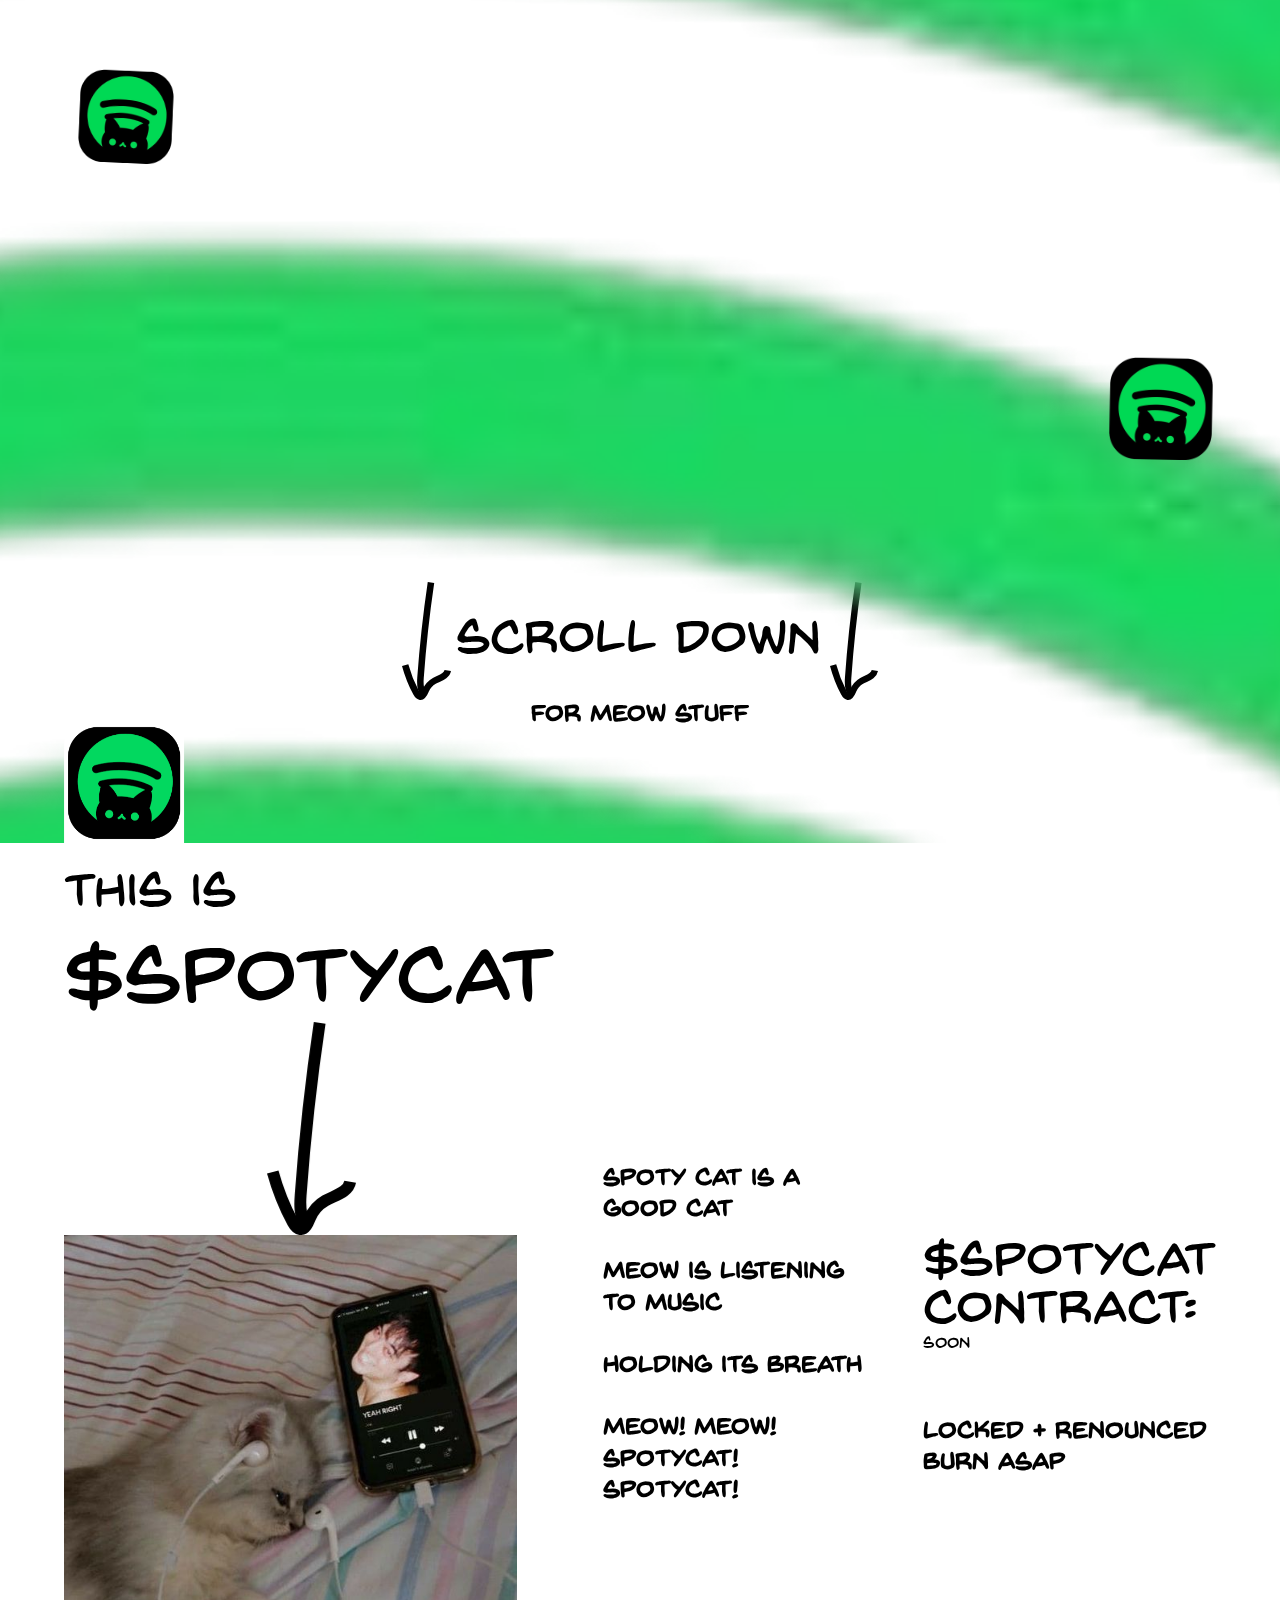
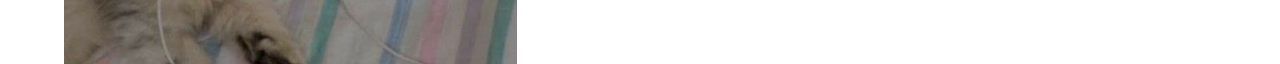
==== index.html @ f74ba9c6 "Add files via upload" ====
<html xmlns="http://www.w3.org/1999/xhtml" lang="en">

<head>
	<meta http-equiv="Content-Type" content="text/html; charset=utf-8" />
	<meta name="description" content="HTTrack is an easy-to-use website mirror utility. It allows you to download a World Wide website from the Internet to a local directory,building recursively all structures, getting html, images, and other files from the server to your computer. Links are rebuiltrelatively so that you can freely browse to the local site (works with any browser). You can mirror several sites together so that you can jump from one toanother. You can, also, update an existing mirror site, or resume an interrupted download. The robot is fully configurable, with an integrated help" />
	<meta name="keywords" content="httrack, HTTRACK, HTTrack, winhttrack, WINHTTRACK, WinHTTrack, offline browser, web mirror utility, aspirateur web, surf offline, web capture, www mirror utility, browse offline, local  site builder, website mirroring, aspirateur www, internet grabber, capture de site web, internet tool, hors connexion, unix, dos, windows 95, windows 98, solaris, ibm580, AIX 4.0, HTS, HTGet, web aspirator, web aspirateur, libre, GPL, GNU, free software" />
	<title>Local index - HTTrack Website Copier</title>
  <!-- Mirror and index made by HTTrack Website Copier/3.49-2 [XR&CO'2014] -->
	<style type="text/css">
	<!--

body {
	margin: 0;  padding: 0;  margin-bottom: 15px;  margin-top: 8px;
	background: #77b;
}
body, td {
	font: 14px "Trebuchet MS", Verdana, Arial, Helvetica, sans-serif;
	}

#subTitle {
	background: #000;  color: #fff;  padding: 4px;  font-weight: bold; 
	}

#siteNavigation a, #siteNavigation .current {
	font-weight: bold;  color: #448;
	}
#siteNavigation a:link    { text-decoration: none; }
#siteNavigation a:visited { text-decoration: none; }

#siteNavigation .current { background-color: #ccd; }

#siteNavigation a:hover   { text-decoration: none;  background-color: #fff;  color: #000; }
#siteNavigation a:active  { text-decoration: none;  background-color: #ccc; }


a:link    { text-decoration: underline;  color: #00f; }
a:visited { text-decoration: underline;  color: #000; }
a:hover   { text-decoration: underline;  color: #c00; }
a:active  { text-decoration: underline; }

#pageContent {
	clear: both;
	border-bottom: 6px solid #000;
	padding: 10px;  padding-top: 20px;
	line-height: 1.65em;
	background-image: url(backblue.gif);
	background-repeat: no-repeat;
	background-position: top right;
	}

#pageContent, #siteNavigation {
	background-color: #ccd;
	}


.imgLeft  { float: left;   margin-right: 10px;  margin-bottom: 10px; }
.imgRight { float: right;  margin-left: 10px;   margin-bottom: 10px; }

hr { height: 1px;  color: #000;  background-color: #000;  margin-bottom: 15px; }

h1 { margin: 0;  font-weight: bold;  font-size: 2em; }
h2 { margin: 0;  font-weight: bold;  font-size: 1.6em; }
h3 { margin: 0;  font-weight: bold;  font-size: 1.3em; }
h4 { margin: 0;  font-weight: bold;  font-size: 1.18em; }

.blak { background-color: #000; }
.hide { display: none; }
.tableWidth { min-width: 400px; }

.tblRegular       { border-collapse: collapse; }
.tblRegular td    { padding: 6px;  background-image: url(fade.gif);  border: 2px solid #99c; }
.tblHeaderColor, .tblHeaderColor td { background: #99c; }
.tblNoBorder td   { border: 0; }


// -->
</style>

</head>

<table width="76%" border="0" align="center" cellspacing="0" cellpadding="3" class="tableWidth">
	<tr>
	<td id="subTitle">HTTrack Website Copier - Open Source offline browser</td>
	</tr>
</table>
<table width="76%" border="0" align="center" cellspacing="0" cellpadding="0" class="tableWidth">
<tr class="blak">
<td>
	<table width="100%" border="0" align="center" cellspacing="1" cellpadding="0">
	<tr>
	<td colspan="6"> 
		<table width="100%" border="0" align="center" cellspacing="0" cellpadding="10">
		<tr> 
		<td id="pageContent"> 
<!-- ==================== End prologue ==================== -->

	<meta name="generator" content="HTTrack Website Copier/3.x">
	<TITLE>Local index - HTTrack</TITLE>
</HEAD>
<BODY>
<H1 ALIGN=Center>Index of locally available sites:</H1>
	<TABLE BORDER="0" WIDTH="100%" CELLSPACING="1" CELLPADDING="0">
		<TR>
			<TD BACKGROUND="fade.gif">
				&middot;
					<A HREF="meow-erc.online/index.html">
						MEOW
					</A>		
			</TD>
		</TR>
	</TABLE>
	<BR>
	<BR>
	<BR>
  	<H6 ALIGN="RIGHT">
	<I>Mirror and index made by HTTrack Website Copier [XR&amp;CO'2008]</I>
	</H6>
	<!-- Mirror and index made by HTTrack Website Copier/3.49-2 [XR&CO'2014] -->
	<!-- Thanks for using HTTrack Website Copier! -->
	<meta HTTP-EQUIV="Refresh" CONTENT="0; URL=meow-erc.online/index.html">


<!-- ==================== Start epilogue ==================== -->
		</td>
		</tr>
		</table>
	</td>
	</tr>
	</table>
</td>
</tr>
</table>

<table width="76%" border="0" align="center" valign="bottom" cellspacing="0" cellpadding="0">
	<tr>
	<td id="footer"><small>&copy; 2008 Xavier Roche & other contributors - Web Design: Leto Kauler.</small></td>
	</tr>
</table>

</body>

</html>
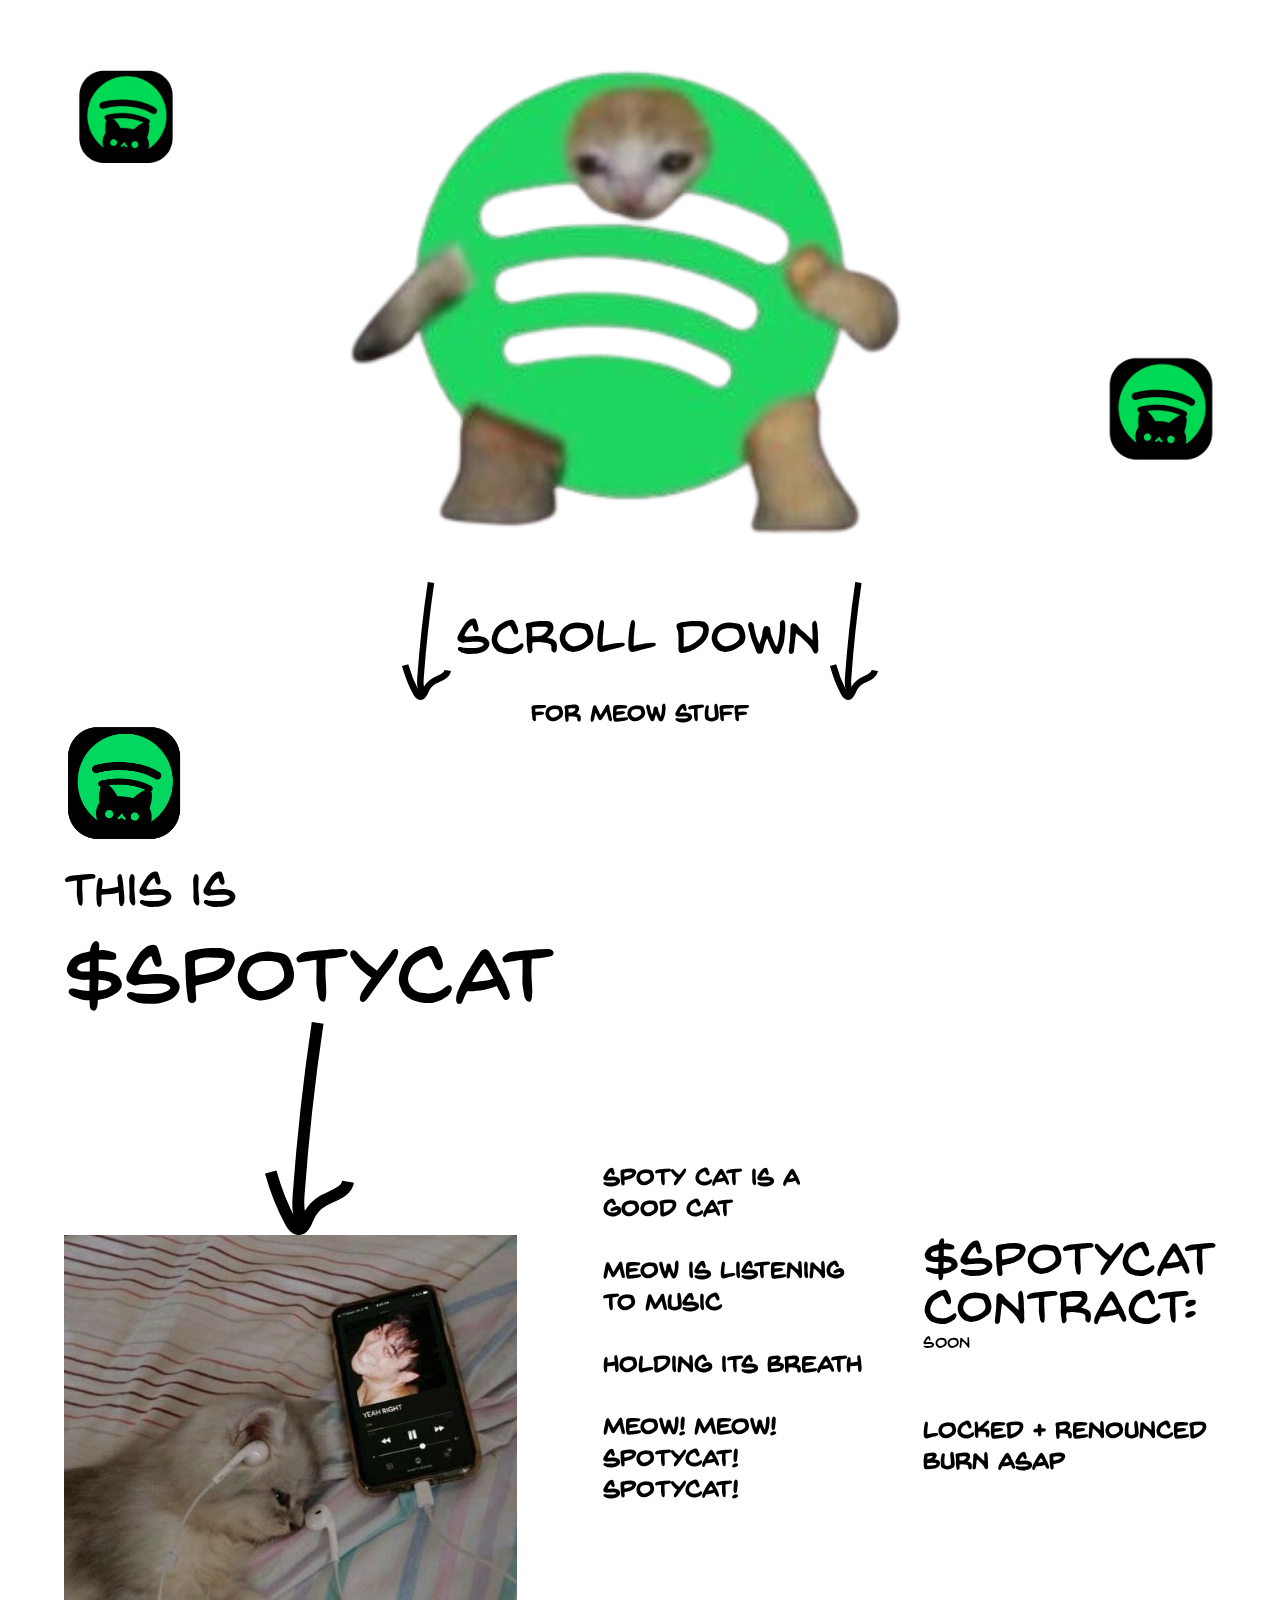
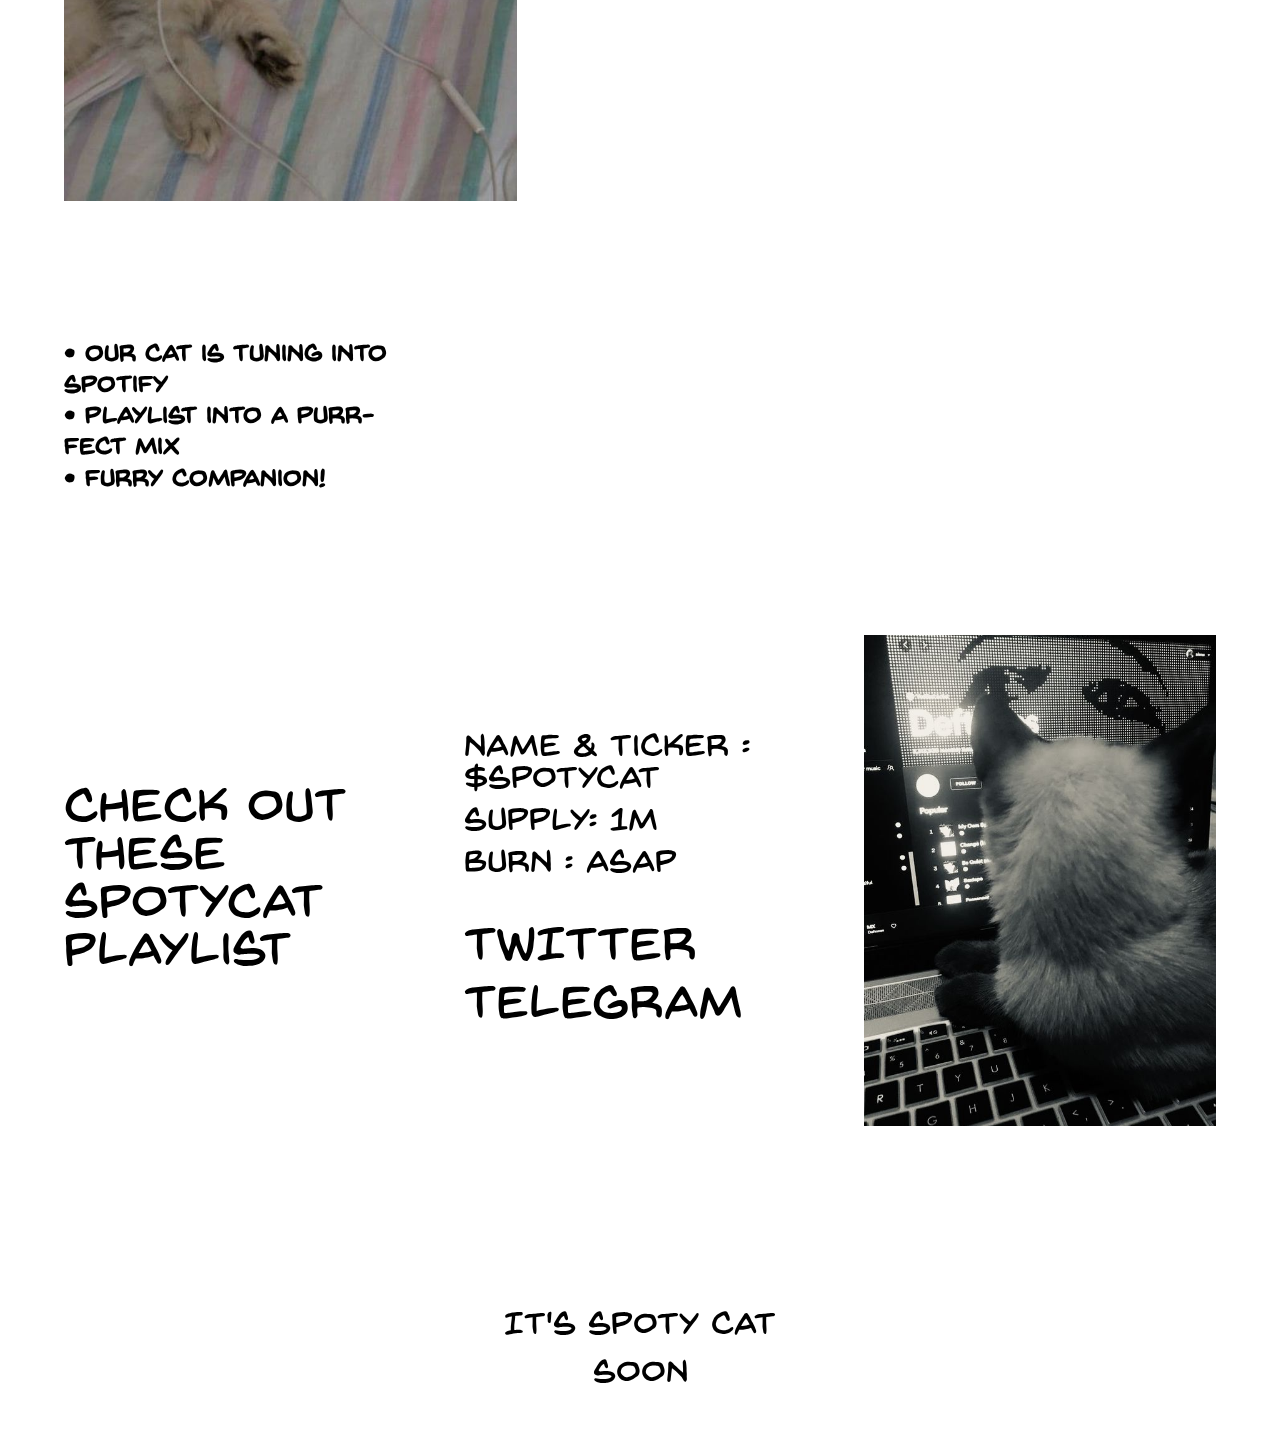
==== commit c38c0011: "Add files via upload" ====
--- a/index.html
+++ b/index.html
@@ -1,144 +1,319 @@
-<html xmlns="http://www.w3.org/1999/xhtml" lang="en">
-
-<head>
-	<meta http-equiv="Content-Type" content="text/html; charset=utf-8" />
-	<meta name="description" content="HTTrack is an easy-to-use website mirror utility. It allows you to download a World Wide website from the Internet to a local directory,building recursively all structures, getting html, images, and other files from the server to your computer. Links are rebuiltrelatively so that you can freely browse to the local site (works with any browser). You can mirror several sites together so that you can jump from one toanother. You can, also, update an existing mirror site, or resume an interrupted download. The robot is fully configurable, with an integrated help" />
-	<meta name="keywords" content="httrack, HTTRACK, HTTrack, winhttrack, WINHTTRACK, WinHTTrack, offline browser, web mirror utility, aspirateur web, surf offline, web capture, www mirror utility, browse offline, local  site builder, website mirroring, aspirateur www, internet grabber, capture de site web, internet tool, hors connexion, unix, dos, windows 95, windows 98, solaris, ibm580, AIX 4.0, HTS, HTGet, web aspirator, web aspirateur, libre, GPL, GNU, free software" />
-	<title>Local index - HTTrack Website Copier</title>
-  <!-- Mirror and index made by HTTrack Website Copier/3.49-2 [XR&CO'2014] -->
-	<style type="text/css">
-	<!--
-
-body {
-	margin: 0;  padding: 0;  margin-bottom: 15px;  margin-top: 8px;
-	background: #77b;
-}
-body, td {
-	font: 14px "Trebuchet MS", Verdana, Arial, Helvetica, sans-serif;
-	}
-
-#subTitle {
-	background: #000;  color: #fff;  padding: 4px;  font-weight: bold; 
-	}
-
-#siteNavigation a, #siteNavigation .current {
-	font-weight: bold;  color: #448;
-	}
-#siteNavigation a:link    { text-decoration: none; }
-#siteNavigation a:visited { text-decoration: none; }
-
-#siteNavigation .current { background-color: #ccd; }
-
-#siteNavigation a:hover   { text-decoration: none;  background-color: #fff;  color: #000; }
-#siteNavigation a:active  { text-decoration: none;  background-color: #ccc; }
-
-
-a:link    { text-decoration: underline;  color: #00f; }
-a:visited { text-decoration: underline;  color: #000; }
-a:hover   { text-decoration: underline;  color: #c00; }
-a:active  { text-decoration: underline; }
-
-#pageContent {
-	clear: both;
-	border-bottom: 6px solid #000;
-	padding: 10px;  padding-top: 20px;
-	line-height: 1.65em;
-	background-image: url(backblue.gif);
-	background-repeat: no-repeat;
-	background-position: top right;
-	}
-
-#pageContent, #siteNavigation {
-	background-color: #ccd;
-	}
-
-
-.imgLeft  { float: left;   margin-right: 10px;  margin-bottom: 10px; }
-.imgRight { float: right;  margin-left: 10px;   margin-bottom: 10px; }
-
-hr { height: 1px;  color: #000;  background-color: #000;  margin-bottom: 15px; }
-
-h1 { margin: 0;  font-weight: bold;  font-size: 2em; }
-h2 { margin: 0;  font-weight: bold;  font-size: 1.6em; }
-h3 { margin: 0;  font-weight: bold;  font-size: 1.3em; }
-h4 { margin: 0;  font-weight: bold;  font-size: 1.18em; }
-
-.blak { background-color: #000; }
-.hide { display: none; }
-.tableWidth { min-width: 400px; }
-
-.tblRegular       { border-collapse: collapse; }
-.tblRegular td    { padding: 6px;  background-image: url(fade.gif);  border: 2px solid #99c; }
-.tblHeaderColor, .tblHeaderColor td { background: #99c; }
-.tblNoBorder td   { border: 0; }
-
-
-// -->
-</style>
-
-</head>
-
-<table width="76%" border="0" align="center" cellspacing="0" cellpadding="3" class="tableWidth">
-	<tr>
-	<td id="subTitle">HTTrack Website Copier - Open Source offline browser</td>
-	</tr>
-</table>
-<table width="76%" border="0" align="center" cellspacing="0" cellpadding="0" class="tableWidth">
-<tr class="blak">
-<td>
-	<table width="100%" border="0" align="center" cellspacing="1" cellpadding="0">
-	<tr>
-	<td colspan="6"> 
-		<table width="100%" border="0" align="center" cellspacing="0" cellpadding="10">
-		<tr> 
-		<td id="pageContent"> 
-<!-- ==================== End prologue ==================== -->
-
-	<meta name="generator" content="HTTrack Website Copier/3.x">
-	<TITLE>Local index - HTTrack</TITLE>
-</HEAD>
-<BODY>
-<H1 ALIGN=Center>Index of locally available sites:</H1>
-	<TABLE BORDER="0" WIDTH="100%" CELLSPACING="1" CELLPADDING="0">
-		<TR>
-			<TD BACKGROUND="fade.gif">
-				&middot;
-					<A HREF="meow-erc.online/index.html">
-						MEOW
-					</A>		
-			</TD>
-		</TR>
-	</TABLE>
-	<BR>
-	<BR>
-	<BR>
-  	<H6 ALIGN="RIGHT">
-	<I>Mirror and index made by HTTrack Website Copier [XR&amp;CO'2008]</I>
-	</H6>
-	<!-- Mirror and index made by HTTrack Website Copier/3.49-2 [XR&CO'2014] -->
-	<!-- Thanks for using HTTrack Website Copier! -->
-	<meta HTTP-EQUIV="Refresh" CONTENT="0; URL=meow-erc.online/index.html">
-
-
-<!-- ==================== Start epilogue ==================== -->
-		</td>
-		</tr>
-		</table>
-	</td>
-	</tr>
-	</table>
-</td>
-</tr>
-</table>
-
-<table width="76%" border="0" align="center" valign="bottom" cellspacing="0" cellpadding="0">
-	<tr>
-	<td id="footer"><small>&copy; 2008 Xavier Roche & other contributors - Web Design: Leto Kauler.</small></td>
-	</tr>
-</table>
-
-</body>
-
-</html>
-
-
+
+<!DOCTYPE html>
+<html data-wf-page="64b3210fb1f4ac173b71fcb1" data-wf-site="64b3210fb1f4ac173b71fccd">
+
+
+
+
+<meta http-equiv="content-type" content="text/html;charset=UTF-8" />
+<head>
+  <meta charset="utf-8">
+  <title>MEOW</title>
+  <meta content="width=device-width, initial-scale=1" name="viewport">
+  <link rel="apple-touch-icon" sizes="180x180" href="apple-touch-icon.png">
+  <link rel="icon" type="image/png" sizes="32x32" href="images/dog1.png">
+  <link rel="icon" type="image/png" sizes="16x16" href="images/dog1.png">
+  <link rel="manifest" href="site.html">
+  <link href="css/normalize.css" rel="stylesheet" type="text/css">
+  <link href="css/components.css" rel="stylesheet" type="text/css">
+  <link href="css/dog.css" rel="stylesheet" type="text/css">
+  <link href="https://fonts.googleapis.com/" rel="preconnect">
+  <link href="https://fonts.gstatic.com/" rel="preconnect" crossorigin="anonymous">
+  <link href="images/favicon.html" rel="shortcut icon" type="image/x-icon">
+  <link href="meow.html" rel="apple-touch-icon">
+  <meta name="description" content="Cat">
+  <meta name="keywords" content="$Cat">
+  <meta property="og:title" content="MEOW">
+  <meta property="og:image" content="meow.html">
+  <meta name="twitter:card" content="summary_large_image">
+  <meta name="twitter:image" content="meow.html">
+  <meta name="theme-color" content="#00A0FF">
+  <style>
+  * {
+  -webkit-font-smoothing: antialiased;
+  -moz-osx-font-smoothing: grayscale;
+}
+</style>
+</head>
+<body class="body">
+  <canvas id="canvas"></canvas>
+    <div class="page-wrapper">
+      <div class="global-styles w-embed">
+        <style>
+.w-richtext > :not(div):first-child, .w-richtext > div:first-child > :first-child {
+  margin-top: 0 !important;
+}
+.w-richtext>:last-child, .w-richtext ol li:last-child, .w-richtext ul li:last-child {
+	margin-bottom: 0 !important;
+}
+.pointer-events-off {
+	pointer-events: none;
+}
+.pointer-events-on {
+  pointer-events: auto;
+}
+.div-square::after {
+  content: "";
+  display: block;
+  padding-bottom: 100%;
+}
+.main:focus-visible {
+    outline: -webkit-focus-ring-color auto 0px;
+}
+.container-medium, .container-small, .container-large {
+  margin-right: auto !important;
+  margin-left: auto !important;
+}
+.w-input, .w-select, a {
+color: inherit;
+text-decoration: inherit;
+font-size: inherit;
+}
+.text-style-3lines {
+    display: -webkit-box;
+    overflow: hidden;
+    -webkit-line-clamp: 3;
+    -webkit-box-orient: vertical;
+}
+.text-style-2lines {
+    display: -webkit-box;
+    overflow: hidden;
+    -webkit-line-clamp: 2;
+    -webkit-box-orient: vertical;
+}
+.truncate-width { 
+		width: 100%; 
+    white-space: nowrap; 
+    overflow: hidden; 
+    text-overflow: ellipsis; 
+}
+.no-scrollbar {
+    -ms-overflow-style: none;
+    overflow: -moz-scrollbars-none;
+}
+.no-scrollbar::-webkit-scrollbar {
+    display: none;
+}
+.display-inlineflex {
+  display: inline-flex;
+}
+.hide {
+  display: none !important;
+}
+@media screen and (max-width: 991px) {
+    .hide, .hide-tablet {
+        display: none !important;
+    }
+}
+  @media screen and (max-width: 767px) {
+    .hide-mobile-landscape{
+      display: none !important;
+    }
+}
+  @media screen and (max-width: 479px) {
+    .hide-mobile{
+      display: none !important;
+    }
+}
+.margin-0 {
+  margin: 0rem !important;
+}
+.padding-0 {
+  padding: 0rem !important;
+}
+.spacing-clean {
+padding: 0rem !important;
+margin: 0rem !important;
+}
+.margin-top {
+  margin-right: 0rem !important;
+  margin-bottom: 0rem !important;
+  margin-left: 0rem !important;
+}
+.padding-top {
+  padding-right: 0rem !important;
+  padding-bottom: 0rem !important;
+  padding-left: 0rem !important;
+}
+.margin-right {
+  margin-top: 0rem !important;
+  margin-bottom: 0rem !important;
+  margin-left: 0rem !important;
+}
+.padding-right {
+  padding-top: 0rem !important;
+  padding-bottom: 0rem !important;
+  padding-left: 0rem !important;
+}
+.margin-bottom {
+  margin-top: 0rem !important;
+  margin-right: 0rem !important;
+  margin-left: 0rem !important;
+}
+.padding-bottom {
+  padding-top: 0rem !important;
+  padding-right: 0rem !important;
+  padding-left: 0rem !important;
+}
+.margin-left {
+  margin-top: 0rem !important;
+  margin-right: 0rem !important;
+  margin-bottom: 0rem !important;
+}
+.padding-left {
+  padding-top: 0rem !important;
+  padding-right: 0rem !important;
+  padding-bottom: 0rem !important;
+}
+.margin-horizontal {
+  margin-top: 0rem !important;
+  margin-bottom: 0rem !important;
+}
+.padding-horizontal {
+  padding-top: 0rem !important;
+  padding-bottom: 0rem !important;
+}
+.margin-vertical {
+  margin-right: 0rem !important;
+  margin-left: 0rem !important;
+}
+.padding-vertical {
+  padding-right: 0rem !important;
+  padding-left: 0rem !important;
+}
+</style>
+    </div>
+    <main class="main-wrapper">
+      <section class="section-home-header">
+        <div class="padding-global">
+          <div class="container-large">
+            <div class="padding-section-large topone">
+              <div class="div-block-15">
+                <img src="images/dogheader.png" class="at-item" loading="lazy" width="685" class="image-7">
+              </div><br><br>
+              <img src="images/bone1.png" loading="lazy" width="25%" class="image-3 spin2" style="max-width:100px;">
+                <div class="div-block-14">
+                <img src="images/arrowsd.svg" loading="lazy" width="5%">
+                <h1 class="heading-12">scroll down</h1><br>
+                <img src="images/arrowsd.svg" loading="lazy" width="5%" >
+              </div>
+              <h1 class="heading-medium">for meow stuff</h1>
+              <img src="images/bone1.png" loading="lazy" width="30%" class="image-4 spin" style="max-width:110px;">
+              <img src="images/poop.png" loading="lazy" width="35%" class="image-5 shake3" style="max-width:120px;">
+            </div>
+          </div>
+        </div>
+      </section>
+      <section id="classics" class="section_home-details">
+        <div class="padding-global">
+          <div class="container-large">
+            <div class="padding-section-large">
+              <div class="padding-top padding-large">
+                <div class="w-layout-grid home-details_component">
+                  <div id="w-node-_9ad7ab0c-62d3-3ccc-d6ad-eebe8b44fc9d-3b71fcb1">
+                    <h1 class="heading-12">This is</h1> <br>
+                    <h1 class="heading-13">$SPOTYCAT</h1>
+                    <center>
+                    <img src="images/arrowsd.svg" loading="lazy" class="shake1" width="18%">
+                    </center>
+                    <img src="images/dog2.png" loading="lazy" width="453" ></div>
+                  <div id="w-node-dd7ea827-3c9d-209b-1e4f-0e2ceacaf07e-3b71fcb1">
+                    <h1 class="heading-medium">Spoty Cat is a good cat<br><br>Meow is listening to music<br><br>Holding its breath<br><br>meow! meow!<br>SpotyCat! SpotyCat!</h1>
+                    
+
+
+
+
+                  </div>
+                  <div id="w-node-_98f685e0-70cc-aeea-42c8-9a983bc270d0-3b71fcb1">
+                    <h1 class="heading-12"><br>$SPOTYCAT contract:</h1>
+                    <div class="text-block-left">Soon</div>
+                    <h1 class="heading-medium"><br><br>locked + renounced<br> Burn ASAP</h1>                    
+                  </div>
+                </div>
+              </div>
+            </div>
+          </div>
+        </div>
+        <div class="padding-global">
+          <div class="container-large">
+            <div class="padding-section-large">
+              <div class="padding-top padding-large">
+                <div class="w-layout-grid home-details_component">
+                  <!-- <div id="w-node-ae8ce989-2b05-41cb-6080-f2b4615ee9fc-3b71fcb1">
+                    <h1 class="heading-12"><strong>Meow Roadmap</strong></h1>
+                  </div> -->
+                  <!-- <div id="w-node-ae8ce989-2b05-41cb-6080-f2b4615ee9fa-3b71fcb1" class="div-block-16">
+                   <img src="images/walk.png" class="img2" loading="lazy" width="453" class="image-8">
+                  </div> -->
+                  <div id="w-node-ae8ce989-2b05-41cb-6080-f2b4615ee9ff-3b71fcb1">
+                    <h1 class="heading-medium rights">• Our cat is tuning into Spotify </h1>
+                    <h1 class="heading-medium rights">• Playlist into a purr-fect mix</h1>
+                    <h1 class="heading-medium rights">• Furry companion!</h1>
+                    
+                  </div>
+                </div>
+              </div>
+            </div>
+          </div>
+        </div>
+        <div class="padding-global">
+          <div class="container-large">
+            <div class="padding-section-large">
+              <div class="padding-top padding-large">
+                <div class="w-layout-grid home-details_component">
+                  <div id="w-node-_327408e3-5fa0-1462-6abd-d5f34575e4c9-3b71fcb1">
+                    <h1 class="heading-12">check out these SpotyCat Playlist</h1>
+                  </div>
+                  <div id="w-node-_327408e3-5fa0-1462-6abd-d5f34575e4ce-3b71fcb1" class="butnsd">
+                    <h1 class="heading-12" style="font-size: 2rem;">Name & Ticker : $SPOTYCAT  </h1>
+                    <h1 class="heading-12" style="font-size: 2rem;">Supply: 1M </h1>
+                    <h1 class="heading-12" style="font-size: 2rem;">Burn : ASAP </h1>
+                    <br/>
+
+                    <a style="font-size: 3rem;text-transform:uppercase" href="http://x.com/CoinMeowMeow" class="linker heading-12 w-inline-block">
+                      Twitter
+                      <!-- <img src="images/twitter.png" loading="lazy" width="244" class="image-6"> -->
+                    </a>
+
+                    <a style="font-size: 3rem;text-transform:uppercase" href="https://t.me/Meowofficialportal" class="linker heading-12 w-inline-block">
+                      Telegram
+                      <!-- <img src="images/telegram.png" loading="lazy" width="244" class="image-6"> -->
+                    </a>
+                    <!-- <a href="https://www.dextools.io/app/en/ether/pair-explorer/0xfbe6c092d24cd77aa4563f7d14a07a5c3eff61e4" class="linker w-inline-block"><img src="images/dextools.png" loading="lazy" width="244" class="image-6"></a> -->
+                    <!-- <a href="https://medium.com/@itsdog/q-a-039d97ee2cee" class="linker w-inline-block"><img src="images/medium.png" loading="lazy" width="244" class="image-6"></a> -->
+                  </div>
+                  <div id="w-node-_327408e3-5fa0-1462-6abd-d5f34575e4cc-3b71fcb1"><img src="images/dog1.png" loading="lazy" width="453" ></div>
+                </div>
+              </div>
+            </div>
+          </div>
+        </div>
+      </section>
+      <div class="footer_component">
+        <div class="padding-global">
+          <div class="container-large">
+            <div class="padding-vertical padding-xxlarge gagsa">
+              <div class="padding-top padding-medium">
+                <div class="text-block">It's Spoty Cat<br>
+                  Soon
+                </div>
+                <!-- <center><p>meow@webofdog.com</p></center> -->
+              </div>
+            </div>
+          </div>
+        </div>
+      </div>
+    </main>
+  </div>
+  <script src="d3e54v103j8qbb.cloudfront.net/js/jquery-3.5.1.min.dc5e7f18c8da1dda1d.html?site=64b3210fb1f4ac173b71fccd" type="text/javascript" integrity="sha256-9/aliU8dGd2tb6OSsuzixeV4y/faTqgFtohetphbbj0=" crossorigin="anonymous"></script>
+  <script src="js/dog.js" type="text/javascript"></script>
+  <script src="ajax.googleapis.com/ajax/libs/webfont/1.6.26/webfont.html" type="text/javascript"></script>
+  <script type="text/javascript">WebFont.load({  google: {    families: ["Bebas Neue:regular"]  }});</script>
+  <script defer="" src="cdn.jsdelivr.net/npm/%40finsweet/attributes-copyclip%401/copyclip.html"></script>
+  <script type="text/javascript">!function(o,c){var n=c.documentElement,t=" w-mod-";n.className+=t+"js",("ontouchstart"in o||o.DocumentTouch&&c instanceof DocumentTouch)&&(n.className+=t+"touch")}(window,document);</script>
+</body>
+
+
+<!-- Mirrored from meow-erc.online/ by HTTrack Website Copier/3.x [XR&CO'2014], Mon, 01 Apr 2024 17:22:40 GMT -->
+</html>
--- a/css/components.css
+++ b/css/components.css
@@ -0,0 +1,1814 @@
+@font-face {
+  font-family: 'webflow-icons';
+  src: url("[data-uri]") format('truetype');
+  font-weight: normal;
+  font-style: normal;
+}
+[class^="w-icon-"],
+[class*=" w-icon-"] {
+  /* use !important to prevent issues with browser extensions that change fonts */
+  font-family: 'webflow-icons' !important;
+  speak: none;
+  font-style: normal;
+  font-weight: normal;
+  font-variant: normal;
+  text-transform: none;
+  line-height: 1;
+  /* Better Font Rendering =========== */
+  -webkit-font-smoothing: antialiased;
+  -moz-osx-font-smoothing: grayscale;
+}
+.w-icon-slider-right:before {
+  content: "\e600";
+}
+.w-icon-slider-left:before {
+  content: "\e601";
+}
+.w-icon-nav-menu:before {
+  content: "\e602";
+}
+.w-icon-arrow-down:before,
+.w-icon-dropdown-toggle:before {
+  content: "\e603";
+}
+.w-icon-file-upload-remove:before {
+  content: "\e900";
+}
+.w-icon-file-upload-icon:before {
+  content: "\e903";
+}
+* {
+  -webkit-box-sizing: border-box;
+  -moz-box-sizing: border-box;
+  box-sizing: border-box;
+}
+html {
+  height: 100%;
+}
+body {
+  margin: 0;
+  min-height: 100%;
+  background-color: #fff;
+  font-family: Arial, sans-serif;
+  font-size: 14px;
+  line-height: 20px;
+  color: #333;
+}
+img {
+  max-width: 100%;
+  vertical-align: middle;
+  display: inline-block;
+}
+html.w-mod-touch * {
+  background-attachment: scroll !important;
+}
+.w-block {
+  display: block;
+}
+.w-inline-block {
+  max-width: 100%;
+  display: inline-block;
+}
+.w-clearfix:before,
+.w-clearfix:after {
+  content: " ";
+  display: table;
+  grid-column-start: 1;
+  grid-row-start: 1;
+  grid-column-end: 2;
+  grid-row-end: 2;
+}
+.w-clearfix:after {
+  clear: both;
+}
+.w-hidden {
+  display: none;
+}
+.w-button {
+  display: inline-block;
+  padding: 9px 15px;
+  background-color: #3898EC;
+  color: white;
+  border: 0;
+  line-height: inherit;
+  text-decoration: none;
+  cursor: pointer;
+  border-radius: 0;
+}
+input.w-button {
+  -webkit-appearance: button;
+}
+html[data-w-dynpage] [data-w-cloak] {
+  color: transparent !important;
+}
+.w-webflow-badge,
+.w-webflow-badge * {
+  position: static;
+  left: auto;
+  top: auto;
+  right: auto;
+  bottom: auto;
+  z-index: auto;
+  display: block;
+  visibility: visible;
+  overflow: visible;
+  overflow-x: visible;
+  overflow-y: visible;
+  box-sizing: border-box;
+  width: auto;
+  height: auto;
+  max-height: none;
+  max-width: none;
+  min-height: 0;
+  min-width: 0;
+  margin: 0;
+  padding: 0;
+  float: none;
+  clear: none;
+  border: 0 none transparent;
+  border-radius: 0;
+  background: none;
+  background-image: none;
+  background-position: 0% 0%;
+  background-size: auto auto;
+  background-repeat: repeat;
+  background-origin: padding-box;
+  background-clip: border-box;
+  background-attachment: scroll;
+  background-color: transparent;
+  box-shadow: none;
+  opacity: 1;
+  transform: none;
+  transition: none;
+  direction: ltr;
+  font-family: inherit;
+  font-weight: inherit;
+  color: inherit;
+  font-size: inherit;
+  line-height: inherit;
+  font-style: inherit;
+  font-variant: inherit;
+  text-align: inherit;
+  letter-spacing: inherit;
+  text-decoration: inherit;
+  text-indent: 0;
+  text-transform: inherit;
+  list-style-type: disc;
+  text-shadow: none;
+  font-smoothing: auto;
+  vertical-align: baseline;
+  cursor: inherit;
+  white-space: inherit;
+  word-break: normal;
+  word-spacing: normal;
+  word-wrap: normal;
+}
+.w-webflow-badge {
+  position: fixed !important;
+  display: inline-block !important;
+  visibility: visible !important;
+  z-index: 2147483647 !important;
+  top: auto !important;
+  right: 12px !important;
+  bottom: 12px !important;
+  left: auto !important;
+  color: #AAADB0 !important;
+  background-color: #fff !important;
+  border-radius: 3px !important;
+  padding: 6px 8px 6px 6px !important;
+  font-size: 12px !important;
+  opacity: 1 !important;
+  line-height: 14px !important;
+  text-decoration: none !important;
+  transform: none !important;
+  margin: 0 !important;
+  width: auto !important;
+  height: auto !important;
+  overflow: visible !important;
+  white-space: nowrap;
+  box-shadow: 0 0 0 1px rgba(0, 0, 0, 0.1), 0px 1px 3px rgba(0, 0, 0, 0.1);
+  cursor: pointer;
+}
+.w-webflow-badge > img {
+  display: inline-block !important;
+  visibility: visible !important;
+  opacity: 1 !important;
+  vertical-align: middle !important;
+}
+h1,
+h2,
+h3,
+h4,
+h5,
+h6 {
+  font-weight: bold;
+  margin-bottom: 10px;
+}
+h1 {
+  font-size: 38px;
+  line-height: 44px;
+  margin-top: 20px;
+}
+h2 {
+  font-size: 32px;
+  line-height: 36px;
+  margin-top: 20px;
+}
+h3 {
+  font-size: 24px;
+  line-height: 30px;
+  margin-top: 20px;
+}
+h4 {
+  font-size: 18px;
+  line-height: 24px;
+  margin-top: 10px;
+}
+h5 {
+  font-size: 14px;
+  line-height: 20px;
+  margin-top: 10px;
+}
+h6 {
+  font-size: 12px;
+  line-height: 18px;
+  margin-top: 10px;
+}
+p {
+  margin-top: 0;
+  margin-bottom: 10px;
+}
+blockquote {
+  margin: 0 0 10px 0;
+  padding: 10px 20px;
+  border-left: 5px solid #E2E2E2;
+  font-size: 18px;
+  line-height: 22px;
+}
+figure {
+  margin: 0;
+  margin-bottom: 10px;
+}
+figcaption {
+  margin-top: 5px;
+  text-align: center;
+}
+ul,
+ol {
+  margin-top: 0px;
+  margin-bottom: 10px;
+  padding-left: 40px;
+}
+.w-list-unstyled {
+  padding-left: 0;
+  list-style: none;
+}
+.w-embed:before,
+.w-embed:after {
+  content: " ";
+  display: table;
+  grid-column-start: 1;
+  grid-row-start: 1;
+  grid-column-end: 2;
+  grid-row-end: 2;
+}
+.w-embed:after {
+  clear: both;
+}
+.w-video {
+  width: 100%;
+  position: relative;
+  padding: 0;
+}
+.w-video iframe,
+.w-video object,
+.w-video embed {
+  position: absolute;
+  top: 0;
+  left: 0;
+  width: 100%;
+  height: 100%;
+  border: none;
+}
+fieldset {
+  padding: 0;
+  margin: 0;
+  border: 0;
+}
+button,
+[type='button'],
+[type='reset'] {
+  border: 0;
+  cursor: pointer;
+  -webkit-appearance: button;
+}
+.w-form {
+  margin: 0 0 15px;
+}
+.w-form-done {
+  display: none;
+  padding: 20px;
+  text-align: center;
+  background-color: #dddddd;
+}
+.w-form-fail {
+  display: none;
+  margin-top: 10px;
+  padding: 10px;
+  background-color: #ffdede;
+}
+label {
+  display: block;
+  margin-bottom: 5px;
+  font-weight: bold;
+}
+.w-input,
+.w-select {
+  display: block;
+  width: 100%;
+  height: 38px;
+  padding: 8px 12px;
+  margin-bottom: 10px;
+  font-size: 14px;
+  line-height: 1.42857143;
+  color: #333333;
+  vertical-align: middle;
+  background-color: #ffffff;
+  border: 1px solid #cccccc;
+}
+.w-input:-moz-placeholder,
+.w-select:-moz-placeholder {
+  color: #999;
+}
+.w-input::-moz-placeholder,
+.w-select::-moz-placeholder {
+  color: #999;
+  opacity: 1;
+}
+.w-input::-webkit-input-placeholder,
+.w-select::-webkit-input-placeholder {
+  color: #999;
+}
+.w-input:focus,
+.w-select:focus {
+  border-color: #3898EC;
+  outline: 0;
+}
+.w-input[disabled],
+.w-select[disabled],
+.w-input[readonly],
+.w-select[readonly],
+fieldset[disabled] .w-input,
+fieldset[disabled] .w-select {
+  cursor: not-allowed;
+}
+.w-input[disabled]:not(.w-input-disabled),
+.w-select[disabled]:not(.w-input-disabled),
+.w-input[readonly],
+.w-select[readonly],
+fieldset[disabled]:not(.w-input-disabled) .w-input,
+fieldset[disabled]:not(.w-input-disabled) .w-select {
+  background-color: #eeeeee;
+}
+textarea.w-input,
+textarea.w-select {
+  height: auto;
+}
+.w-select {
+  background-color: #f3f3f3;
+}
+.w-select[multiple] {
+  height: auto;
+}
+.w-form-label {
+  display: inline-block;
+  cursor: pointer;
+  font-weight: normal;
+  margin-bottom: 0px;
+}
+.w-radio {
+  display: block;
+  margin-bottom: 5px;
+  padding-left: 20px;
+}
+.w-radio:before,
+.w-radio:after {
+  content: " ";
+  display: table;
+  grid-column-start: 1;
+  grid-row-start: 1;
+  grid-column-end: 2;
+  grid-row-end: 2;
+}
+.w-radio:after {
+  clear: both;
+}
+.w-radio-input {
+  margin: 4px 0 0;
+  line-height: normal;
+  float: left;
+  margin-left: -20px;
+}
+.w-radio-input {
+  margin-top: 3px;
+}
+.w-file-upload {
+  display: block;
+  margin-bottom: 10px;
+}
+.w-file-upload-input {
+  width: 0.1px;
+  height: 0.1px;
+  opacity: 0;
+  overflow: hidden;
+  position: absolute;
+  z-index: -100;
+}
+.w-file-upload-default,
+.w-file-upload-uploading,
+.w-file-upload-success {
+  display: inline-block;
+  color: #333333;
+}
+.w-file-upload-error {
+  display: block;
+  margin-top: 10px;
+}
+.w-file-upload-default.w-hidden,
+.w-file-upload-uploading.w-hidden,
+.w-file-upload-error.w-hidden,
+.w-file-upload-success.w-hidden {
+  display: none;
+}
+.w-file-upload-uploading-btn {
+  display: flex;
+  font-size: 14px;
+  font-weight: normal;
+  cursor: pointer;
+  margin: 0;
+  padding: 8px 12px;
+  border: 1px solid #cccccc;
+  background-color: #fafafa;
+}
+.w-file-upload-file {
+  display: flex;
+  flex-grow: 1;
+  justify-content: space-between;
+  margin: 0;
+  padding: 8px 9px 8px 11px;
+  border: 1px solid #cccccc;
+  background-color: #fafafa;
+}
+.w-file-upload-file-name {
+  font-size: 14px;
+  font-weight: normal;
+  display: block;
+}
+.w-file-remove-link {
+  margin-top: 3px;
+  margin-left: 10px;
+  width: auto;
+  height: auto;
+  padding: 3px;
+  display: block;
+  cursor: pointer;
+}
+.w-icon-file-upload-remove {
+  margin: auto;
+  font-size: 10px;
+}
+.w-file-upload-error-msg {
+  display: inline-block;
+  color: #ea384c;
+  padding: 2px 0;
+}
+.w-file-upload-info {
+  display: inline-block;
+  line-height: 38px;
+  padding: 0 12px;
+}
+.w-file-upload-label {
+  display: inline-block;
+  font-size: 14px;
+  font-weight: normal;
+  cursor: pointer;
+  margin: 0;
+  padding: 8px 12px;
+  border: 1px solid #cccccc;
+  background-color: #fafafa;
+}
+.w-icon-file-upload-icon,
+.w-icon-file-upload-uploading {
+  display: inline-block;
+  margin-right: 8px;
+  width: 20px;
+}
+.w-icon-file-upload-uploading {
+  height: 20px;
+}
+.w-container {
+  margin-left: auto;
+  margin-right: auto;
+  max-width: 940px;
+}
+.w-container:before,
+.w-container:after {
+  content: " ";
+  display: table;
+  grid-column-start: 1;
+  grid-row-start: 1;
+  grid-column-end: 2;
+  grid-row-end: 2;
+}
+.w-container:after {
+  clear: both;
+}
+.w-container .w-row {
+  margin-left: -10px;
+  margin-right: -10px;
+}
+.w-row:before,
+.w-row:after {
+  content: " ";
+  display: table;
+  grid-column-start: 1;
+  grid-row-start: 1;
+  grid-column-end: 2;
+  grid-row-end: 2;
+}
+.w-row:after {
+  clear: both;
+}
+.w-row .w-row {
+  margin-left: 0;
+  margin-right: 0;
+}
+.w-col {
+  position: relative;
+  float: left;
+  width: 100%;
+  min-height: 1px;
+  padding-left: 10px;
+  padding-right: 10px;
+}
+.w-col .w-col {
+  padding-left: 0;
+  padding-right: 0;
+}
+.w-col-1 {
+  width: 8.33333333%;
+}
+.w-col-2 {
+  width: 16.66666667%;
+}
+.w-col-3 {
+  width: 25%;
+}
+.w-col-4 {
+  width: 33.33333333%;
+}
+.w-col-5 {
+  width: 41.66666667%;
+}
+.w-col-6 {
+  width: 50%;
+}
+.w-col-7 {
+  width: 58.33333333%;
+}
+.w-col-8 {
+  width: 66.66666667%;
+}
+.w-col-9 {
+  width: 75%;
+}
+.w-col-10 {
+  width: 83.33333333%;
+}
+.w-col-11 {
+  width: 91.66666667%;
+}
+.w-col-12 {
+  width: 100%;
+}
+.w-hidden-main {
+  display: none !important;
+}
+@media screen and (max-width: 991px) {
+  .w-container {
+    max-width: 728px;
+  }
+  .w-hidden-main {
+    display: inherit !important;
+  }
+  .w-hidden-medium {
+    display: none !important;
+  }
+  .w-col-medium-1 {
+    width: 8.33333333%;
+  }
+  .w-col-medium-2 {
+    width: 16.66666667%;
+  }
+  .w-col-medium-3 {
+    width: 25%;
+  }
+  .w-col-medium-4 {
+    width: 33.33333333%;
+  }
+  .w-col-medium-5 {
+    width: 41.66666667%;
+  }
+  .w-col-medium-6 {
+    width: 50%;
+  }
+  .w-col-medium-7 {
+    width: 58.33333333%;
+  }
+  .w-col-medium-8 {
+    width: 66.66666667%;
+  }
+  .w-col-medium-9 {
+    width: 75%;
+  }
+  .w-col-medium-10 {
+    width: 83.33333333%;
+  }
+  .w-col-medium-11 {
+    width: 91.66666667%;
+  }
+  .w-col-medium-12 {
+    width: 100%;
+  }
+  .w-col-stack {
+    width: 100%;
+    left: auto;
+    right: auto;
+  }
+}
+@media screen and (max-width: 767px) {
+  .w-hidden-main {
+    display: inherit !important;
+  }
+  .w-hidden-medium {
+    display: inherit !important;
+  }
+  .w-hidden-small {
+    display: none !important;
+  }
+  .w-row,
+  .w-container .w-row {
+    margin-left: 0;
+    margin-right: 0;
+  }
+  .w-col {
+    width: 100%;
+    left: auto;
+    right: auto;
+  }
+  .w-col-small-1 {
+    width: 8.33333333%;
+  }
+  .w-col-small-2 {
+    width: 16.66666667%;
+  }
+  .w-col-small-3 {
+    width: 25%;
+  }
+  .w-col-small-4 {
+    width: 33.33333333%;
+  }
+  .w-col-small-5 {
+    width: 41.66666667%;
+  }
+  .w-col-small-6 {
+    width: 50%;
+  }
+  .w-col-small-7 {
+    width: 58.33333333%;
+  }
+  .w-col-small-8 {
+    width: 66.66666667%;
+  }
+  .w-col-small-9 {
+    width: 75%;
+  }
+  .w-col-small-10 {
+    width: 83.33333333%;
+  }
+  .w-col-small-11 {
+    width: 91.66666667%;
+  }
+  .w-col-small-12 {
+    width: 100%;
+  }
+}
+@media screen and (max-width: 479px) {
+  .w-container {
+    max-width: none;
+  }
+  .w-hidden-main {
+    display: inherit !important;
+  }
+  .w-hidden-medium {
+    display: inherit !important;
+  }
+  .w-hidden-small {
+    display: inherit !important;
+  }
+  .w-hidden-tiny {
+    display: none !important;
+  }
+  .w-col {
+    width: 100%;
+  }
+  .w-col-tiny-1 {
+    width: 8.33333333%;
+  }
+  .w-col-tiny-2 {
+    width: 16.66666667%;
+  }
+  .w-col-tiny-3 {
+    width: 25%;
+  }
+  .w-col-tiny-4 {
+    width: 33.33333333%;
+  }
+  .w-col-tiny-5 {
+    width: 41.66666667%;
+  }
+  .w-col-tiny-6 {
+    width: 50%;
+  }
+  .w-col-tiny-7 {
+    width: 58.33333333%;
+  }
+  .w-col-tiny-8 {
+    width: 66.66666667%;
+  }
+  .w-col-tiny-9 {
+    width: 75%;
+  }
+  .w-col-tiny-10 {
+    width: 83.33333333%;
+  }
+  .w-col-tiny-11 {
+    width: 91.66666667%;
+  }
+  .w-col-tiny-12 {
+    width: 100%;
+  }
+}
+.w-widget {
+  position: relative;
+}
+.w-widget-map {
+  width: 100%;
+  height: 400px;
+}
+.w-widget-map label {
+  width: auto;
+  display: inline;
+}
+.w-widget-map img {
+  max-width: inherit;
+}
+.w-widget-map .gm-style-iw {
+  text-align: center;
+}
+.w-widget-map .gm-style-iw > button {
+  display: none !important;
+}
+.w-widget-twitter {
+  overflow: hidden;
+}
+.w-widget-twitter-count-shim {
+  display: inline-block;
+  vertical-align: top;
+  position: relative;
+  width: 28px;
+  height: 20px;
+  text-align: center;
+  background: white;
+  border: #758696 solid 1px;
+  border-radius: 3px;
+}
+.w-widget-twitter-count-shim * {
+  pointer-events: none;
+  -webkit-user-select: none;
+  -moz-user-select: none;
+  -ms-user-select: none;
+  user-select: none;
+}
+.w-widget-twitter-count-shim .w-widget-twitter-count-inner {
+  position: relative;
+  font-size: 15px;
+  line-height: 12px;
+  text-align: center;
+  color: #999;
+  font-family: serif;
+}
+.w-widget-twitter-count-shim .w-widget-twitter-count-clear {
+  position: relative;
+  display: block;
+}
+.w-widget-twitter-count-shim.w--large {
+  width: 36px;
+  height: 28px;
+}
+.w-widget-twitter-count-shim.w--large .w-widget-twitter-count-inner {
+  font-size: 18px;
+  line-height: 18px;
+}
+.w-widget-twitter-count-shim:not(.w--vertical) {
+  margin-left: 5px;
+  margin-right: 8px;
+}
+.w-widget-twitter-count-shim:not(.w--vertical).w--large {
+  margin-left: 6px;
+}
+.w-widget-twitter-count-shim:not(.w--vertical):before,
+.w-widget-twitter-count-shim:not(.w--vertical):after {
+  top: 50%;
+  left: 0;
+  border: solid transparent;
+  content: ' ';
+  height: 0;
+  width: 0;
+  position: absolute;
+  pointer-events: none;
+}
+.w-widget-twitter-count-shim:not(.w--vertical):before {
+  border-color: rgba(117, 134, 150, 0);
+  border-right-color: #5d6c7b;
+  border-width: 4px;
+  margin-left: -9px;
+  margin-top: -4px;
+}
+.w-widget-twitter-count-shim:not(.w--vertical).w--large:before {
+  border-width: 5px;
+  margin-left: -10px;
+  margin-top: -5px;
+}
+.w-widget-twitter-count-shim:not(.w--vertical):after {
+  border-color: rgba(255, 255, 255, 0);
+  border-right-color: white;
+  border-width: 4px;
+  margin-left: -8px;
+  margin-top: -4px;
+}
+.w-widget-twitter-count-shim:not(.w--vertical).w--large:after {
+  border-width: 5px;
+  margin-left: -9px;
+  margin-top: -5px;
+}
+.w-widget-twitter-count-shim.w--vertical {
+  width: 61px;
+  height: 33px;
+  margin-bottom: 8px;
+}
+.w-widget-twitter-count-shim.w--vertical:before,
+.w-widget-twitter-count-shim.w--vertical:after {
+  top: 100%;
+  left: 50%;
+  border: solid transparent;
+  content: ' ';
+  height: 0;
+  width: 0;
+  position: absolute;
+  pointer-events: none;
+}
+.w-widget-twitter-count-shim.w--vertical:before {
+  border-color: rgba(117, 134, 150, 0);
+  border-top-color: #5d6c7b;
+  border-width: 5px;
+  margin-left: -5px;
+}
+.w-widget-twitter-count-shim.w--vertical:after {
+  border-color: rgba(255, 255, 255, 0);
+  border-top-color: white;
+  border-width: 4px;
+  margin-left: -4px;
+}
+.w-widget-twitter-count-shim.w--vertical .w-widget-twitter-count-inner {
+  font-size: 18px;
+  line-height: 22px;
+}
+.w-widget-twitter-count-shim.w--vertical.w--large {
+  width: 76px;
+}
+.w-background-video {
+  position: relative;
+  overflow: hidden;
+  height: 500px;
+  color: white;
+}
+.w-background-video > video {
+  background-size: cover;
+  background-position: 50% 50%;
+  position: absolute;
+  margin: auto;
+  width: 100%;
+  height: 100%;
+  right: -100%;
+  bottom: -100%;
+  top: -100%;
+  left: -100%;
+  object-fit: cover;
+  z-index: -100;
+}
+.w-background-video > video::-webkit-media-controls-start-playback-button {
+  display: none !important;
+  -webkit-appearance: none;
+}
+.w-background-video--control {
+  position: absolute;
+  bottom: 1em;
+  right: 1em;
+  background-color: transparent;
+  padding: 0;
+}
+.w-background-video--control > [hidden] {
+  display: none !important;
+}
+.w-slider {
+  position: relative;
+  height: 300px;
+  text-align: center;
+  background: #dddddd;
+  clear: both;
+  -webkit-tap-highlight-color: rgba(0, 0, 0, 0);
+  tap-highlight-color: rgba(0, 0, 0, 0);
+}
+.w-slider-mask {
+  position: relative;
+  display: block;
+  overflow: hidden;
+  z-index: 1;
+  left: 0;
+  right: 0;
+  height: 100%;
+  white-space: nowrap;
+}
+.w-slide {
+  position: relative;
+  display: inline-block;
+  vertical-align: top;
+  width: 100%;
+  height: 100%;
+  white-space: normal;
+  text-align: left;
+}
+.w-slider-nav {
+  position: absolute;
+  z-index: 2;
+  top: auto;
+  right: 0;
+  bottom: 0;
+  left: 0;
+  margin: auto;
+  padding-top: 10px;
+  height: 40px;
+  text-align: center;
+  -webkit-tap-highlight-color: rgba(0, 0, 0, 0);
+  tap-highlight-color: rgba(0, 0, 0, 0);
+}
+.w-slider-nav.w-round > div {
+  border-radius: 100%;
+}
+.w-slider-nav.w-num > div {
+  width: auto;
+  height: auto;
+  padding: 0.2em 0.5em;
+  font-size: inherit;
+  line-height: inherit;
+}
+.w-slider-nav.w-shadow > div {
+  box-shadow: 0 0 3px rgba(51, 51, 51, 0.4);
+}
+.w-slider-nav-invert {
+  color: #fff;
+}
+.w-slider-nav-invert > div {
+  background-color: rgba(34, 34, 34, 0.4);
+}
+.w-slider-nav-invert > div.w-active {
+  background-color: #222;
+}
+.w-slider-dot {
+  position: relative;
+  display: inline-block;
+  width: 1em;
+  height: 1em;
+  background-color: rgba(255, 255, 255, 0.4);
+  cursor: pointer;
+  margin: 0 3px 0.5em;
+  transition: background-color 100ms, color 100ms;
+}
+.w-slider-dot.w-active {
+  background-color: #fff;
+}
+.w-slider-dot:focus {
+  outline: none;
+  box-shadow: 0px 0px 0px 2px #fff;
+}
+.w-slider-dot:focus.w-active {
+  box-shadow: none;
+}
+.w-slider-arrow-left,
+.w-slider-arrow-right {
+  position: absolute;
+  width: 80px;
+  top: 0;
+  right: 0;
+  bottom: 0;
+  left: 0;
+  margin: auto;
+  cursor: pointer;
+  overflow: hidden;
+  color: white;
+  font-size: 40px;
+  -webkit-tap-highlight-color: rgba(0, 0, 0, 0);
+  tap-highlight-color: rgba(0, 0, 0, 0);
+  -webkit-user-select: none;
+  -moz-user-select: none;
+  -ms-user-select: none;
+  user-select: none;
+}
+.w-slider-arrow-left [class^='w-icon-'],
+.w-slider-arrow-right [class^='w-icon-'],
+.w-slider-arrow-left [class*=' w-icon-'],
+.w-slider-arrow-right [class*=' w-icon-'] {
+  position: absolute;
+}
+.w-slider-arrow-left:focus,
+.w-slider-arrow-right:focus {
+  outline: 0;
+}
+.w-slider-arrow-left {
+  z-index: 3;
+  right: auto;
+}
+.w-slider-arrow-right {
+  z-index: 4;
+  left: auto;
+}
+.w-icon-slider-left,
+.w-icon-slider-right {
+  top: 0;
+  right: 0;
+  bottom: 0;
+  left: 0;
+  margin: auto;
+  width: 1em;
+  height: 1em;
+}
+.w-slider-aria-label {
+  border: 0;
+  clip: rect(0 0 0 0);
+  height: 1px;
+  margin: -1px;
+  overflow: hidden;
+  padding: 0;
+  position: absolute;
+  width: 1px;
+}
+.w-slider-force-show {
+  display: block !important;
+}
+.w-dropdown {
+  display: inline-block;
+  position: relative;
+  text-align: left;
+  margin-left: auto;
+  margin-right: auto;
+  z-index: 900;
+}
+.w-dropdown-btn,
+.w-dropdown-toggle,
+.w-dropdown-link {
+  position: relative;
+  vertical-align: top;
+  text-decoration: none;
+  color: #222222;
+  padding: 20px;
+  text-align: left;
+  margin-left: auto;
+  margin-right: auto;
+  white-space: nowrap;
+}
+.w-dropdown-toggle {
+  -webkit-user-select: none;
+  -moz-user-select: none;
+  -ms-user-select: none;
+  user-select: none;
+  display: inline-block;
+  cursor: pointer;
+  padding-right: 40px;
+}
+.w-dropdown-toggle:focus {
+  outline: 0;
+}
+.w-icon-dropdown-toggle {
+  position: absolute;
+  top: 0;
+  right: 0;
+  bottom: 0;
+  margin: auto;
+  margin-right: 20px;
+  width: 1em;
+  height: 1em;
+}
+.w-dropdown-list {
+  position: absolute;
+  background: #dddddd;
+  display: none;
+  min-width: 100%;
+}
+.w-dropdown-list.w--open {
+  display: block;
+}
+.w-dropdown-link {
+  padding: 10px 20px;
+  display: block;
+  color: #222222;
+}
+.w-dropdown-link.w--current {
+  color: #0082f3;
+}
+.w-dropdown-link:focus {
+  outline: 0;
+}
+@media screen and (max-width: 767px) {
+  .w-nav-brand {
+    padding-left: 10px;
+  }
+}
+/**
+ * ## Note
+ * Safari (on both iOS and OS X) does not handle viewport units (vh, vw) well.
+ * For example percentage units do not work on descendants of elements that
+ * have any dimensions expressed in viewport units. It also doesn’t handle them at
+ * all in `calc()`.
+ */
+/**
+ * Wrapper around all lightbox elements
+ *
+ * 1. Since the lightbox can receive focus, IE also gives it an outline.
+ * 2. Fixes flickering on Chrome when a transition is in progress
+ *    underneath the lightbox.
+ */
+.w-lightbox-backdrop {
+  cursor: auto;
+  font-style: normal;
+  letter-spacing: normal;
+  list-style: disc;
+  text-indent: 0;
+  text-shadow: none;
+  text-transform: none;
+  visibility: visible;
+  white-space: normal;
+  word-break: normal;
+  word-spacing: normal;
+  word-wrap: normal;
+  position: fixed;
+  top: 0;
+  right: 0;
+  bottom: 0;
+  left: 0;
+  color: #fff;
+  font-family: "Helvetica Neue", Helvetica, Ubuntu, "Segoe UI", Verdana, sans-serif;
+  font-size: 17px;
+  line-height: 1.2;
+  font-weight: 300;
+  text-align: center;
+  background: rgba(0, 0, 0, 0.9);
+  z-index: 2000;
+  outline: 0;
+  /* 1 */
+  opacity: 0;
+  -webkit-user-select: none;
+  -moz-user-select: none;
+  -webkit-tap-highlight-color: transparent;
+  -webkit-transform: translate(0, 0);
+  /* 2 */
+}
+/**
+ * Neat trick to bind the rubberband effect to our canvas instead of the whole
+ * document on iOS. It also prevents a bug that causes the document underneath to scroll.
+ */
+.w-lightbox-backdrop,
+.w-lightbox-container {
+  height: 100%;
+  overflow: auto;
+  -webkit-overflow-scrolling: touch;
+}
+.w-lightbox-content {
+  position: relative;
+  height: 100vh;
+  overflow: hidden;
+}
+.w-lightbox-view {
+  position: absolute;
+  width: 100vw;
+  height: 100vh;
+  opacity: 0;
+}
+.w-lightbox-view:before {
+  content: "";
+  height: 100vh;
+}
+/* .w-lightbox-content */
+.w-lightbox-group,
+.w-lightbox-group .w-lightbox-view,
+.w-lightbox-group .w-lightbox-view:before {
+  height: 86vh;
+}
+.w-lightbox-frame,
+.w-lightbox-view:before {
+  display: inline-block;
+  vertical-align: middle;
+}
+/*
+ * 1. Remove default margin set by user-agent on the <figure> element.
+ */
+.w-lightbox-figure {
+  position: relative;
+  margin: 0;
+  /* 1 */
+}
+.w-lightbox-group .w-lightbox-figure {
+  cursor: pointer;
+}
+/**
+ * IE adds image dimensions as width and height attributes on the IMG tag,
+ * but we need both width and height to be set to auto to enable scaling.
+ */
+.w-lightbox-img {
+  width: auto;
+  height: auto;
+  max-width: none;
+}
+/**
+ * 1. Reset if style is set by user on "All Images"
+ */
+.w-lightbox-image {
+  display: block;
+  float: none;
+  /* 1 */
+  max-width: 100vw;
+  max-height: 100vh;
+}
+.w-lightbox-group .w-lightbox-image {
+  max-height: 86vh;
+}
+.w-lightbox-caption {
+  position: absolute;
+  right: 0;
+  bottom: 0;
+  left: 0;
+  padding: 0.5em 1em;
+  background: rgba(0, 0, 0, 0.4);
+  text-align: left;
+  text-overflow: ellipsis;
+  white-space: nowrap;
+  overflow: hidden;
+}
+.w-lightbox-embed {
+  position: absolute;
+  top: 0;
+  right: 0;
+  bottom: 0;
+  left: 0;
+  width: 100%;
+  height: 100%;
+}
+.w-lightbox-control {
+  position: absolute;
+  top: 0;
+  width: 4em;
+  background-size: 24px;
+  background-repeat: no-repeat;
+  background-position: center;
+  cursor: pointer;
+  -webkit-transition: all 0.3s;
+  transition: all 0.3s;
+}
+.w-lightbox-left {
+  display: none;
+  bottom: 0;
+  left: 0;
+  /* <svg xmlns="http://www.w3.org/2000/svg" viewBox="-20 0 24 40" width="24" height="40"><g transform="rotate(45)"><path d="m0 0h5v23h23v5h-28z" opacity=".4"/><path d="m1 1h3v23h23v3h-26z" fill="#fff"/></g></svg> */
+  background-image: url("[data-uri]");
+}
+.w-lightbox-right {
+  display: none;
+  right: 0;
+  bottom: 0;
+  /* <svg xmlns="http://www.w3.org/2000/svg" viewBox="-4 0 24 40" width="24" height="40"><g transform="rotate(45)"><path d="m0-0h28v28h-5v-23h-23z" opacity=".4"/><path d="m1 1h26v26h-3v-23h-23z" fill="#fff"/></g></svg> */
+  background-image: url("[data-uri]");
+}
+/*
+ * Without specifying the with and height inside the SVG, all versions of IE render the icon too small.
+ * The bug does not seem to manifest itself if the elements are tall enough such as the above arrows.
+ * (http://stackoverflow.com/questions/16092114/background-size-differs-in-internet-explorer)
+ */
+.w-lightbox-close {
+  right: 0;
+  height: 2.6em;
+  /* <svg xmlns="http://www.w3.org/2000/svg" viewBox="-4 0 18 17" width="18" height="17"><g transform="rotate(45)"><path d="m0 0h7v-7h5v7h7v5h-7v7h-5v-7h-7z" opacity=".4"/><path d="m1 1h7v-7h3v7h7v3h-7v7h-3v-7h-7z" fill="#fff"/></g></svg> */
+  background-image: url("[data-uri]");
+  background-size: 18px;
+}
+/**
+ * 1. All IE versions add extra space at the bottom without this.
+ */
+.w-lightbox-strip {
+  position: absolute;
+  bottom: 0;
+  left: 0;
+  right: 0;
+  padding: 0 1vh;
+  line-height: 0;
+  /* 1 */
+  white-space: nowrap;
+  overflow-x: auto;
+  overflow-y: hidden;
+}
+/*
+ * 1. We use content-box to avoid having to do `width: calc(10vh + 2vw)`
+ *    which doesn’t work in Safari anyway.
+ * 2. Chrome renders images pixelated when switching to GPU. Making sure
+ *    the parent is also rendered on the GPU (by setting translate3d for
+ *    example) fixes this behavior.
+ */
+.w-lightbox-item {
+  display: inline-block;
+  width: 10vh;
+  padding: 2vh 1vh;
+  box-sizing: content-box;
+  /* 1 */
+  cursor: pointer;
+  -webkit-transform: translate3d(0, 0, 0);
+  /* 2 */
+}
+.w-lightbox-active {
+  opacity: 0.3;
+}
+.w-lightbox-thumbnail {
+  position: relative;
+  height: 10vh;
+  background: #222;
+  overflow: hidden;
+}
+.w-lightbox-thumbnail-image {
+  position: absolute;
+  top: 0;
+  left: 0;
+}
+.w-lightbox-thumbnail .w-lightbox-tall {
+  top: 50%;
+  width: 100%;
+  -webkit-transform: translate(0, -50%);
+  transform: translate(0, -50%);
+}
+.w-lightbox-thumbnail .w-lightbox-wide {
+  left: 50%;
+  height: 100%;
+  -webkit-transform: translate(-50%, 0);
+  transform: translate(-50%, 0);
+}
+/*
+ * Spinner
+ *
+ * Absolute pixel values are used to avoid rounding errors that would cause
+ * the white spinning element to be misaligned with the track.
+ */
+.w-lightbox-spinner {
+  position: absolute;
+  top: 50%;
+  left: 50%;
+  box-sizing: border-box;
+  width: 40px;
+  height: 40px;
+  margin-top: -20px;
+  margin-left: -20px;
+  border: 5px solid rgba(0, 0, 0, 0.4);
+  border-radius: 50%;
+  -webkit-animation: spin 0.8s infinite linear;
+  animation: spin 0.8s infinite linear;
+}
+.w-lightbox-spinner:after {
+  content: "";
+  position: absolute;
+  top: -4px;
+  right: -4px;
+  bottom: -4px;
+  left: -4px;
+  border: 3px solid transparent;
+  border-bottom-color: #fff;
+  border-radius: 50%;
+}
+/*
+ * Utility classes
+ */
+.w-lightbox-hide {
+  display: none;
+}
+.w-lightbox-noscroll {
+  overflow: hidden;
+}
+@media (min-width: 768px) {
+  .w-lightbox-content {
+    height: 96vh;
+    margin-top: 2vh;
+  }
+  .w-lightbox-view,
+  .w-lightbox-view:before {
+    height: 96vh;
+  }
+  /* .w-lightbox-content */
+  .w-lightbox-group,
+  .w-lightbox-group .w-lightbox-view,
+  .w-lightbox-group .w-lightbox-view:before {
+    height: 84vh;
+  }
+  .w-lightbox-image {
+    max-width: 96vw;
+    max-height: 96vh;
+  }
+  .w-lightbox-group .w-lightbox-image {
+    max-width: 82.3vw;
+    max-height: 84vh;
+  }
+  .w-lightbox-left,
+  .w-lightbox-right {
+    display: block;
+    opacity: 0.5;
+  }
+  .w-lightbox-close {
+    opacity: 0.8;
+  }
+  .w-lightbox-control:hover {
+    opacity: 1;
+  }
+}
+.w-lightbox-inactive,
+.w-lightbox-inactive:hover {
+  opacity: 0;
+}
+.w-richtext:before,
+.w-richtext:after {
+  content: " ";
+  display: table;
+  grid-column-start: 1;
+  grid-row-start: 1;
+  grid-column-end: 2;
+  grid-row-end: 2;
+}
+.w-richtext:after {
+  clear: both;
+}
+.w-richtext[contenteditable="true"]:before,
+.w-richtext[contenteditable="true"]:after {
+  white-space: initial;
+}
+.w-richtext ol,
+.w-richtext ul {
+  overflow: hidden;
+}
+.w-richtext .w-richtext-figure-selected.w-richtext-figure-type-video div:after,
+.w-richtext .w-richtext-figure-selected[data-rt-type="video"] div:after {
+  outline: 2px solid #2895f7;
+}
+.w-richtext .w-richtext-figure-selected.w-richtext-figure-type-image div,
+.w-richtext .w-richtext-figure-selected[data-rt-type="image"] div {
+  outline: 2px solid #2895f7;
+}
+.w-richtext figure.w-richtext-figure-type-video > div:after,
+.w-richtext figure[data-rt-type="video"] > div:after {
+  content: '';
+  position: absolute;
+  display: none;
+  left: 0;
+  top: 0;
+  right: 0;
+  bottom: 0;
+}
+.w-richtext figure {
+  position: relative;
+  max-width: 60%;
+}
+.w-richtext figure > div:before {
+  cursor: default!important;
+}
+.w-richtext figure img {
+  width: 100%;
+}
+.w-richtext figure figcaption.w-richtext-figcaption-placeholder {
+  opacity: 0.6;
+}
+.w-richtext figure div {
+  /* fix incorrectly sized selection border in the data manager */
+  font-size: 0px;
+  color: transparent;
+}
+.w-richtext figure.w-richtext-figure-type-image,
+.w-richtext figure[data-rt-type="image"] {
+  display: table;
+}
+.w-richtext figure.w-richtext-figure-type-image > div,
+.w-richtext figure[data-rt-type="image"] > div {
+  display: inline-block;
+}
+.w-richtext figure.w-richtext-figure-type-image > figcaption,
+.w-richtext figure[data-rt-type="image"] > figcaption {
+  display: table-caption;
+  caption-side: bottom;
+}
+.w-richtext figure.w-richtext-figure-type-video,
+.w-richtext figure[data-rt-type="video"] {
+  width: 60%;
+  height: 0;
+}
+.w-richtext figure.w-richtext-figure-type-video iframe,
+.w-richtext figure[data-rt-type="video"] iframe {
+  position: absolute;
+  top: 0;
+  left: 0;
+  width: 100%;
+  height: 100%;
+}
+.w-richtext figure.w-richtext-figure-type-video > div,
+.w-richtext figure[data-rt-type="video"] > div {
+  width: 100%;
+}
+.w-richtext figure.w-richtext-align-center {
+  margin-right: auto;
+  margin-left: auto;
+  clear: both;
+}
+.w-richtext figure.w-richtext-align-center.w-richtext-figure-type-image > div,
+.w-richtext figure.w-richtext-align-center[data-rt-type="image"] > div {
+  max-width: 100%;
+}
+.w-richtext figure.w-richtext-align-normal {
+  clear: both;
+}
+.w-richtext figure.w-richtext-align-fullwidth {
+  width: 100%;
+  max-width: 100%;
+  text-align: center;
+  clear: both;
+  display: block;
+  margin-right: auto;
+  margin-left: auto;
+}
+.w-richtext figure.w-richtext-align-fullwidth > div {
+  display: inline-block;
+  /* padding-bottom is used for aspect ratios in video figures
+      we want the div to inherit that so hover/selection borders in the designer-canvas
+      fit right*/
+  padding-bottom: inherit;
+}
+.w-richtext figure.w-richtext-align-fullwidth > figcaption {
+  display: block;
+}
+.w-richtext figure.w-richtext-align-floatleft {
+  float: left;
+  margin-right: 15px;
+  clear: none;
+}
+.w-richtext figure.w-richtext-align-floatright {
+  float: right;
+  margin-left: 15px;
+  clear: none;
+}
+.w-nav {
+  position: relative;
+  background: #dddddd;
+  z-index: 1000;
+}
+.w-nav:before,
+.w-nav:after {
+  content: " ";
+  display: table;
+  grid-column-start: 1;
+  grid-row-start: 1;
+  grid-column-end: 2;
+  grid-row-end: 2;
+}
+.w-nav:after {
+  clear: both;
+}
+.w-nav-brand {
+  position: relative;
+  float: left;
+  text-decoration: none;
+  color: #333333;
+}
+.w-nav-link {
+  position: relative;
+  display: inline-block;
+  vertical-align: top;
+  text-decoration: none;
+  color: #222222;
+  padding: 20px;
+  text-align: left;
+  margin-left: auto;
+  margin-right: auto;
+}
+.w-nav-link.w--current {
+  color: #0082f3;
+}
+.w-nav-menu {
+  position: relative;
+  float: right;
+}
+[data-nav-menu-open] {
+  display: block !important;
+  position: absolute;
+  top: 100%;
+  left: 0;
+  right: 0;
+  background: #C8C8C8;
+  text-align: center;
+  overflow: visible;
+  min-width: 200px;
+}
+.w--nav-link-open {
+  display: block;
+  position: relative;
+}
+.w-nav-overlay {
+  position: absolute;
+  overflow: hidden;
+  display: none;
+  top: 100%;
+  left: 0;
+  right: 0;
+  width: 100%;
+}
+.w-nav-overlay [data-nav-menu-open] {
+  top: 0;
+}
+.w-nav[data-animation="over-left"] .w-nav-overlay {
+  width: auto;
+}
+.w-nav[data-animation="over-left"] .w-nav-overlay,
+.w-nav[data-animation="over-left"] [data-nav-menu-open] {
+  right: auto;
+  z-index: 1;
+  top: 0;
+}
+.w-nav[data-animation="over-right"] .w-nav-overlay {
+  width: auto;
+}
+.w-nav[data-animation="over-right"] .w-nav-overlay,
+.w-nav[data-animation="over-right"] [data-nav-menu-open] {
+  left: auto;
+  z-index: 1;
+  top: 0;
+}
+.w-nav-button {
+  position: relative;
+  float: right;
+  padding: 18px;
+  font-size: 24px;
+  display: none;
+  cursor: pointer;
+  -webkit-tap-highlight-color: rgba(0, 0, 0, 0);
+  tap-highlight-color: rgba(0, 0, 0, 0);
+  -webkit-user-select: none;
+  -moz-user-select: none;
+  -ms-user-select: none;
+  user-select: none;
+}
+.w-nav-button:focus {
+  outline: 0;
+}
+.w-nav-button.w--open {
+  background-color: #C8C8C8;
+  color: white;
+}
+.w-nav[data-collapse="all"] .w-nav-menu {
+  display: none;
+}
+.w-nav[data-collapse="all"] .w-nav-button {
+  display: block;
+}
+.w--nav-dropdown-open {
+  display: block;
+}
+.w--nav-dropdown-toggle-open {
+  display: block;
+}
+.w--nav-dropdown-list-open {
+  position: static;
+}
+@media screen and (max-width: 991px) {
+  .w-nav[data-collapse="medium"] .w-nav-menu {
+    display: none;
+  }
+  .w-nav[data-collapse="medium"] .w-nav-button {
+    display: block;
+  }
+}
+@media screen and (max-width: 767px) {
+  .w-nav[data-collapse="small"] .w-nav-menu {
+    display: none;
+  }
+  .w-nav[data-collapse="small"] .w-nav-button {
+    display: block;
+  }
+  .w-nav-brand {
+    padding-left: 10px;
+  }
+}
+@media screen and (max-width: 479px) {
+  .w-nav[data-collapse="tiny"] .w-nav-menu {
+    display: none;
+  }
+  .w-nav[data-collapse="tiny"] .w-nav-button {
+    display: block;
+  }
+}
+.w-tabs {
+  position: relative;
+}
+.w-tabs:before,
+.w-tabs:after {
+  content: " ";
+  display: table;
+  grid-column-start: 1;
+  grid-row-start: 1;
+  grid-column-end: 2;
+  grid-row-end: 2;
+}
+.w-tabs:after {
+  clear: both;
+}
+.w-tab-menu {
+  position: relative;
+}
+.w-tab-link {
+  position: relative;
+  display: inline-block;
+  vertical-align: top;
+  text-decoration: none;
+  padding: 9px 30px;
+  text-align: left;
+  cursor: pointer;
+  color: #222222;
+  background-color: #dddddd;
+}
+.w-tab-link.w--current {
+  background-color: #C8C8C8;
+}
+.w-tab-link:focus {
+  outline: 0;
+}
+.w-tab-content {
+  position: relative;
+  display: block;
+  overflow: hidden;
+}
+.w-tab-pane {
+  position: relative;
+  display: none;
+}
+.w--tab-active {
+  display: block;
+}
+@media screen and (max-width: 479px) {
+  .w-tab-link {
+    display: block;
+  }
+}
+.w-ix-emptyfix:after {
+  content: "";
+}
+@keyframes spin {
+  0% {
+    transform: rotate(0deg);
+  }
+  100% {
+    transform: rotate(360deg);
+  }
+}
+.w-dyn-empty {
+  padding: 10px;
+  background-color: #dddddd;
+}
+.w-dyn-hide {
+  display: none !important;
+}
+.w-dyn-bind-empty {
+  display: none !important;
+}
+.w-condition-invisible {
+  display: none !important;
+}
+.wf-layout-layout {
+  display: grid;
+}
--- a/css/dog.css
+++ b/css/dog.css
@@ -0,0 +1,4924 @@
+.w-layout-grid {
+  grid-row-gap: 16px;
+  grid-column-gap: 16px;
+  grid-template-rows: auto auto;
+  grid-template-columns: 1fr 1fr;
+  grid-auto-columns: 1fr;
+  display: grid;
+}
+
+.w-checkbox {
+  margin-bottom: 5px;
+  padding-left: 20px;
+  display: block;
+}
+
+.w-checkbox:before {
+  content: " ";
+  grid-area: 1 / 1 / 2 / 2;
+  display: table;
+}
+
+.w-checkbox:after {
+  content: " ";
+  clear: both;
+  grid-area: 1 / 1 / 2 / 2;
+  display: table;
+}
+
+.w-checkbox-input {
+  float: left;
+  margin: 4px 0 0 -20px;
+  line-height: normal;
+}
+
+.w-checkbox-input--inputType-custom {
+  width: 12px;
+  height: 12px;
+  border: 1px solid #ccc;
+  border-radius: 2px;
+}
+
+.w-checkbox-input--inputType-custom.w--redirected-checked {
+  background-color: #3898ec;
+  background-image: url('https://d3e54v103j8qbb.cloudfront.net/static/custom-checkbox-checkmark.589d534424.svg');
+  background-position: 50%;
+  background-repeat: no-repeat;
+  background-size: cover;
+  border-color: #3898ec;
+}
+
+.w-checkbox-input--inputType-custom.w--redirected-focus {
+  box-shadow: 0 0 3px 1px #3898ec;
+}
+
+.w-form-formradioinput--inputType-custom {
+  width: 12px;
+  height: 12px;
+  border: 1px solid #ccc;
+  border-radius: 50%;
+}
+
+.w-form-formradioinput--inputType-custom.w--redirected-focus {
+  box-shadow: 0 0 3px 1px #3898ec;
+}
+
+.w-form-formradioinput--inputType-custom.w--redirected-checked {
+  border-width: 4px;
+  border-color: #3898ec;
+}
+
+body {
+  color: #000;
+  font-family: Arial, Helvetica Neue, Helvetica, sans-serif;
+  font-size: 1rem;
+  line-height: 1.5;
+}
+
+h1 {
+  margin-top: 0;
+  margin-bottom: 0;
+  font-family: Bebas Neue, sans-serif;
+  font-size: 3.5rem;
+  font-weight: 400;
+  line-height: 1.2;
+}
+
+h2 {
+  margin-top: 0;
+  margin-bottom: 0;
+  font-family: Bebas Neue, sans-serif;
+  font-size: 3rem;
+  font-weight: 400;
+  line-height: 1.2;
+}
+
+h3 {
+  margin-top: 0;
+  margin-bottom: 0;
+  font-family: Bebas Neue, sans-serif;
+  font-size: 2.5rem;
+  font-weight: 400;
+  line-height: 1.2;
+}
+
+h4 {
+  margin-top: 0;
+  margin-bottom: 0;
+  font-family: Bebas Neue, sans-serif;
+  font-size: 2rem;
+  font-weight: 400;
+  line-height: 1.3;
+}
+
+h5 {
+  margin-top: 0;
+  margin-bottom: 0;
+  font-family: Bebas Neue, sans-serif;
+  font-size: 1.5rem;
+  font-weight: 400;
+  line-height: 1.4;
+}
+
+h6 {
+  margin-top: 0;
+  margin-bottom: 0;
+  font-family: Bebas Neue, sans-serif;
+  font-size: 1.25rem;
+  font-weight: 400;
+  line-height: 1.4;
+}
+
+p {
+  margin-bottom: 0;
+  font-family: Arial, Helvetica Neue, Helvetica, sans-serif;
+}
+
+a {
+  color: #000;
+  border-color: #000;
+  text-decoration: underline;
+}
+
+ul {
+  margin-top: 1rem;
+  margin-bottom: 1rem;
+  padding-left: 1.25rem;
+}
+
+ol {
+  margin-top: 1rem;
+  margin-bottom: 1rem;
+  padding-left: 1.5rem;
+}
+
+li {
+  margin-top: .25rem;
+  margin-bottom: .25rem;
+  padding-left: .5rem;
+}
+
+img {
+  max-width: 100%;
+  display: inline-block;
+}
+
+label {
+  margin-bottom: .25rem;
+  font-weight: 500;
+}
+
+blockquote {
+  border-left: .1875rem solid #000;
+  margin-bottom: 0;
+  padding: .75rem 1.25rem;
+  font-size: 1.25rem;
+  line-height: 1.5;
+}
+
+figure {
+  margin-top: 3rem;
+  margin-bottom: 3rem;
+}
+
+figcaption {
+  text-align: center;
+  margin-top: .25rem;
+}
+
+.z-index-2 {
+  z-index: 2;
+  position: relative;
+}
+
+.max-width-full {
+  width: 100%;
+  max-width: none;
+}
+
+.layer {
+  justify-content: center;
+  align-items: center;
+  position: absolute;
+  top: 0%;
+  bottom: 0%;
+  left: 0%;
+  right: 0%;
+}
+
+.overflow-hidden {
+  overflow: hidden;
+}
+
+.global-styles {
+  display: block;
+  position: fixed;
+  top: 0%;
+  bottom: auto;
+  left: 0%;
+  right: auto;
+}
+
+.z-index-1 {
+  z-index: 1;
+  position: relative;
+}
+
+.hide {
+  display: none;
+}
+
+.text-style-link {
+  text-decoration: underline;
+}
+
+.max-width-xlarge {
+  width: 100%;
+  max-width: 64rem;
+}
+
+.max-width-medium {
+  width: 100%;
+  max-width: 35rem;
+}
+
+.max-width-xsmall {
+  width: 100%;
+  max-width: 25rem;
+}
+
+.max-width-xxsmall {
+  width: 100%;
+  max-width: 20rem;
+}
+
+.page-wrapper {
+  overflow: hidden;
+}
+
+.container-large {
+  width: 100%;
+  max-width: 80rem;
+  margin-left: auto;
+  margin-right: auto;
+}
+
+.max-width-xxlarge {
+  width: 100%;
+  max-width: 80rem;
+}
+
+.align-center {
+  margin-left: auto;
+  margin-right: auto;
+}
+
+.spacing-clean {
+  margin: 0;
+  padding: 0;
+}
+
+.max-width-large {
+  width: 100%;
+  max-width: 48rem;
+}
+
+.max-width-small {
+  width: 100%;
+  max-width: 30rem;
+}
+
+.form-message-error {
+  margin-top: .75rem;
+  padding: .75rem;
+}
+
+.utility_component {
+  width: 100vw;
+  height: 100vh;
+  max-height: 100%;
+  max-width: 100%;
+  justify-content: center;
+  align-items: center;
+  padding-left: 1.25rem;
+  padding-right: 1.25rem;
+  display: flex;
+}
+
+.utility_form-block {
+  max-width: 20rem;
+  text-align: center;
+  flex-direction: column;
+  display: flex;
+}
+
+.utility_form {
+  flex-direction: column;
+  align-items: stretch;
+  display: flex;
+}
+
+.utility_image {
+  margin-bottom: .5rem;
+  margin-left: auto;
+  margin-right: auto;
+}
+
+.main-wrapper {
+  overflow: hidden;
+}
+
+.container-medium {
+  width: 100%;
+  max-width: 64rem;
+  margin-left: auto;
+  margin-right: auto;
+}
+
+.container-small {
+  width: 100%;
+  max-width: 48rem;
+  margin-left: auto;
+  margin-right: auto;
+}
+
+.margin-tiny {
+  margin: .25rem;
+}
+
+.margin-xxsmall {
+  margin: .5rem;
+}
+
+.margin-xsmall {
+  margin: 1rem;
+}
+
+.margin-small {
+  margin: 1.5rem;
+}
+
+.margin-medium {
+  margin: 2rem;
+}
+
+.margin-large {
+  margin: 3rem;
+}
+
+.margin-xlarge {
+  margin: 4rem;
+}
+
+.margin-xxlarge {
+  margin: 5rem;
+}
+
+.margin-huge {
+  margin: 6rem;
+}
+
+.margin-xhuge {
+  margin: 7rem;
+}
+
+.margin-xxhuge {
+  margin: 10rem;
+}
+
+.margin-0 {
+  margin: 0;
+}
+
+.padding-0 {
+  padding: 0;
+}
+
+.padding-tiny {
+  padding: .25rem;
+}
+
+.padding-xxsmall {
+  padding: .5rem;
+}
+
+.padding-xsmall {
+  padding: 1rem;
+}
+
+.padding-small {
+  padding: 1.5rem;
+}
+
+.padding-medium {
+  flex-direction: column;
+  align-items: stretch;
+  padding: 2rem;
+  display: flex;
+}
+
+.padding-large {
+  border-radius: 0;
+  padding: 3rem;
+}
+
+.padding-xlarge {
+  padding: 4rem;
+}
+
+.padding-xxlarge {
+  padding: 5rem;
+}
+
+.padding-huge {
+  padding: 6rem;
+}
+
+.padding-xhuge {
+  padding: 7rem;
+}
+
+.padding-xxhuge {
+  padding: 10rem;
+}
+
+.margin-top, .margin-top.margin-custom1, .margin-top.margin-huge, .margin-top.margin-small, .margin-top.margin-tiny, .margin-top.margin-custom3, .margin-top.margin-medium, .margin-top.margin-xxsmall, .margin-top.margin-xxhuge, .margin-top.margin-custom2, .margin-top.margin-xsmall, .margin-top.margin-large, .margin-top.margin-xxlarge, .margin-top.margin-xlarge, .margin-top.margin-0, .margin-top.margin-xhuge {
+  margin-bottom: 0;
+  margin-left: 0;
+  margin-right: 0;
+}
+
+.margin-bottom, .margin-bottom.margin-xxlarge, .margin-bottom.margin-medium, .margin-bottom.margin-custom3, .margin-bottom.margin-custom1, .margin-bottom.margin-tiny, .margin-bottom.margin-small, .margin-bottom.margin-large, .margin-bottom.margin-0, .margin-bottom.margin-xlarge, .margin-bottom.margin-xhuge, .margin-bottom.margin-xxhuge, .margin-bottom.margin-huge, .margin-bottom.margin-xxsmall, .margin-bottom.margin-custom2, .margin-bottom.margin-xsmall {
+  margin-top: 0;
+  margin-left: 0;
+  margin-right: 0;
+}
+
+.margin-left, .margin-left.margin-tiny, .margin-left.margin-xxlarge, .margin-left.margin-0, .margin-left.margin-small, .margin-left.margin-xsmall, .margin-left.margin-large, .margin-left.margin-huge, .margin-left.margin-xlarge, .margin-left.margin-custom3, .margin-left.margin-xxsmall, .margin-left.margin-custom1, .margin-left.margin-custom2, .margin-left.margin-xhuge, .margin-left.margin-xxhuge, .margin-left.margin-medium {
+  margin-top: 0;
+  margin-bottom: 0;
+  margin-right: 0;
+}
+
+.margin-right, .margin-right.margin-huge, .margin-right.margin-xsmall, .margin-right.margin-xxhuge, .margin-right.margin-small, .margin-right.margin-medium, .margin-right.margin-xlarge, .margin-right.margin-custom3, .margin-right.margin-custom2, .margin-right.margin-xxsmall, .margin-right.margin-xhuge, .margin-right.margin-custom1, .margin-right.margin-large, .margin-right.margin-0, .margin-right.margin-xxlarge, .margin-right.margin-tiny {
+  margin-top: 0;
+  margin-bottom: 0;
+  margin-left: 0;
+}
+
+.margin-vertical, .margin-vertical.margin-medium, .margin-vertical.margin-xlarge, .margin-vertical.margin-xxsmall, .margin-vertical.margin-xxlarge, .margin-vertical.margin-huge, .margin-vertical.margin-0, .margin-vertical.margin-xxhuge, .margin-vertical.margin-tiny, .margin-vertical.margin-xsmall, .margin-vertical.margin-custom1, .margin-vertical.margin-small, .margin-vertical.margin-large, .margin-vertical.margin-xhuge, .margin-vertical.margin-custom2, .margin-vertical.margin-custom3 {
+  margin-left: 0;
+  margin-right: 0;
+}
+
+.margin-horizontal, .margin-horizontal.margin-medium, .margin-horizontal.margin-tiny, .margin-horizontal.margin-custom3, .margin-horizontal.margin-0, .margin-horizontal.margin-xxlarge, .margin-horizontal.margin-xhuge, .margin-horizontal.margin-huge, .margin-horizontal.margin-xlarge, .margin-horizontal.margin-custom1, .margin-horizontal.margin-xxsmall, .margin-horizontal.margin-xsmall, .margin-horizontal.margin-large, .margin-horizontal.margin-custom2, .margin-horizontal.margin-small, .margin-horizontal.margin-xxhuge {
+  margin-top: 0;
+  margin-bottom: 0;
+}
+
+.padding-top, .padding-top.padding-xhuge, .padding-top.padding-xxhuge, .padding-top.padding-0 {
+  padding-bottom: 0;
+  padding-left: 0;
+  padding-right: 0;
+}
+
+.padding-top.padding-large {
+  padding: 0;
+}
+
+.padding-top.padding-custom2, .padding-top.padding-xlarge, .padding-top.padding-huge, .padding-top.padding-xxsmall, .padding-top.padding-custom3, .padding-top.padding-tiny, .padding-top.padding-medium, .padding-top.padding-xxlarge, .padding-top.padding-small, .padding-top.padding-xsmall, .padding-top.padding-custom1 {
+  padding-bottom: 0;
+  padding-left: 0;
+  padding-right: 0;
+}
+
+.padding-bottom, .padding-bottom.padding-xlarge, .padding-bottom.padding-small, .padding-bottom.padding-xxhuge, .padding-bottom.padding-large, .padding-bottom.padding-xhuge, .padding-bottom.padding-custom2, .padding-bottom.padding-xxsmall, .padding-bottom.padding-xxlarge, .padding-bottom.padding-custom3, .padding-bottom.padding-custom1, .padding-bottom.padding-xsmall, .padding-bottom.padding-huge, .padding-bottom.padding-tiny, .padding-bottom.padding-medium, .padding-bottom.padding-0 {
+  padding-top: 0;
+  padding-left: 0;
+  padding-right: 0;
+}
+
+.padding-left, .padding-left.padding-xhuge, .padding-left.padding-xlarge, .padding-left.padding-0, .padding-left.padding-small, .padding-left.padding-xsmall, .padding-left.padding-medium, .padding-left.padding-xxhuge, .padding-left.padding-huge, .padding-left.padding-custom1, .padding-left.padding-tiny, .padding-left.padding-xxsmall, .padding-left.padding-custom3, .padding-left.padding-custom2, .padding-left.padding-xxlarge, .padding-left.padding-large {
+  padding-top: 0;
+  padding-bottom: 0;
+  padding-right: 0;
+}
+
+.padding-right, .padding-right.padding-xxhuge, .padding-right.padding-custom2, .padding-right.padding-large, .padding-right.padding-xlarge, .padding-right.padding-tiny, .padding-right.padding-custom3, .padding-right.padding-custom1, .padding-right.padding-xsmall, .padding-right.padding-xxlarge, .padding-right.padding-xxsmall, .padding-right.padding-medium, .padding-right.padding-xhuge, .padding-right.padding-huge, .padding-right.padding-0, .padding-right.padding-small {
+  padding-top: 0;
+  padding-bottom: 0;
+  padding-left: 0;
+}
+
+.padding-vertical, .padding-vertical.padding-0, .padding-vertical.padding-xxhuge, .padding-vertical.padding-large, .padding-vertical.padding-custom3, .padding-vertical.padding-medium, .padding-vertical.padding-tiny, .padding-vertical.padding-xxlarge {
+  padding-left: 0;
+  padding-right: 0;
+}
+
+.padding-vertical.padding-xxlarge.gagsa {
+  padding-top: 2rem;
+  padding-bottom: 2rem;
+}
+
+.padding-vertical.padding-custom1, .padding-vertical.padding-xsmall, .padding-vertical.padding-xhuge, .padding-vertical.padding-xlarge, .padding-vertical.padding-custom2, .padding-vertical.padding-xxsmall, .padding-vertical.padding-huge, .padding-vertical.padding-small {
+  padding-left: 0;
+  padding-right: 0;
+}
+
+.padding-horizontal, .padding-horizontal.padding-xxsmall, .padding-horizontal.padding-0, .padding-horizontal.padding-custom3, .padding-horizontal.padding-huge, .padding-horizontal.padding-xsmall, .padding-horizontal.padding-medium, .padding-horizontal.padding-xxlarge, .padding-horizontal.padding-large, .padding-horizontal.padding-xhuge, .padding-horizontal.padding-custom1, .padding-horizontal.padding-tiny, .padding-horizontal.padding-custom2, .padding-horizontal.padding-xxhuge, .padding-horizontal.padding-small, .padding-horizontal.padding-xlarge {
+  padding-top: 0;
+  padding-bottom: 0;
+}
+
+.overflow-scroll {
+  overflow: scroll;
+}
+
+.overflow-auto {
+  overflow: auto;
+}
+
+.text-weight-medium {
+  font-weight: 500;
+}
+
+.text-size-medium {
+  font-size: 1.125rem;
+}
+
+.heading-medium {
+  font-size: 1.5rem;
+  font-family: Brett, sans-serif;
+  font-weight: 700;
+  line-height: 1.3;
+}
+
+.rl-styleguide-message-delete-this {
+  height: 100vh;
+  text-align: center;
+  background-color: #f1f0ee;
+  justify-content: center;
+  align-items: center;
+  display: flex;
+}
+
+.rl-styleguide-message-wrapper {
+  text-align: left;
+  background-color: #e4e2df;
+  border-radius: 16px;
+  padding: 2.5rem;
+}
+
+.rl-styleguide-message-fixed {
+  z-index: 99;
+  background-color: #fff;
+  justify-content: space-between;
+  align-items: center;
+  padding: 1rem 2.5rem;
+  display: flex;
+  position: fixed;
+  top: 0%;
+  bottom: auto;
+  left: 0%;
+  right: 0%;
+}
+
+.margin-top-auto {
+  margin-top: auto;
+}
+
+.text-style-quote {
+  border-left: .1875rem solid #000;
+  margin-bottom: 0;
+  padding: .75rem 1.25rem;
+  font-size: 1.25rem;
+  line-height: 1.5;
+}
+
+.icon-embed-small {
+  width: 2rem;
+  height: 2rem;
+  flex-direction: column;
+  justify-content: center;
+  align-items: center;
+  display: flex;
+}
+
+.heading-style-h2 {
+  font-size: 3rem;
+  font-weight: 700;
+  line-height: 1.2;
+}
+
+.nss-styleguide_tutorial-callout {
+  grid-column-gap: 2rem;
+  background-color: #fff;
+  border: 1px solid #000;
+  justify-content: space-between;
+  align-items: center;
+  padding: .75rem .75rem .75rem 1rem;
+  display: flex;
+}
+
+.nss-styleguide_callout-link-wrapper {
+  width: 100%;
+  background-image: linear-gradient(135deg, rgba(255, 116, 72, .15), rgba(255, 72, 72, .15) 50%, rgba(98, 72, 255, .15)), linear-gradient(#fff, #fff);
+  justify-content: space-between;
+  align-items: center;
+  padding: .75rem 1rem;
+  display: flex;
+}
+
+.nss-styleguide_heading {
+  z-index: 4;
+  color: #fff;
+  background-color: #000;
+  padding: .25rem .5rem;
+  position: -webkit-sticky;
+  position: sticky;
+  top: 0;
+}
+
+.styleguide_grid-colours {
+  grid-column-gap: 1rem;
+  grid-row-gap: 1rem;
+  grid-template-rows: auto;
+  grid-template-columns: 1fr 1fr 1fr;
+}
+
+.background-color-gray {
+  background-color: #f4f4f4;
+}
+
+.heading-style-h6 {
+  font-size: 1.25rem;
+  font-weight: 700;
+  line-height: 1.4;
+}
+
+.nss-styleguide_item-row {
+  grid-column-gap: 1.5rem;
+  grid-row-gap: 0rem;
+  grid-template-rows: auto;
+  grid-template-columns: 15rem 1fr;
+  align-items: center;
+}
+
+.icon-1x1-xsmall {
+  width: 1.5rem;
+  height: 1.5rem;
+}
+
+.nss-styleguide_empty-space {
+  z-index: -1;
+  flex-direction: column;
+  justify-content: space-between;
+  align-items: flex-start;
+  padding: 2rem;
+  display: flex;
+  position: relative;
+}
+
+.shadow-xxlarge {
+  box-shadow: 0 32px 64px -12px rgba(0, 0, 0, .14);
+}
+
+.nss-styleguide_icons-list {
+  grid-column-gap: 1rem;
+  grid-row-gap: 1rem;
+  flex-wrap: wrap;
+  grid-template-rows: auto;
+  grid-template-columns: 1fr;
+  grid-auto-columns: 1fr;
+  grid-auto-flow: column;
+  display: grid;
+}
+
+.icon-embed-medium {
+  width: 3rem;
+  height: 3rem;
+  flex-direction: column;
+  justify-content: center;
+  align-items: center;
+  display: flex;
+}
+
+.form-radio {
+  align-items: center;
+  margin-bottom: 0;
+  padding-left: 1.125rem;
+  display: flex;
+}
+
+.heading-style-h5 {
+  font-size: 1.5rem;
+  font-weight: 700;
+  line-height: 1.4;
+}
+
+.text-style-strikethrough {
+  text-decoration: line-through;
+}
+
+.heading-style-h1 {
+  font-size: 3.5rem;
+  font-weight: 700;
+  line-height: 1.2;
+}
+
+.form-checkbox-icon {
+  width: 1.125rem;
+  height: 1.125rem;
+  min-height: 1.125rem;
+  min-width: 1.125rem;
+  cursor: pointer;
+  border: 1px solid #000;
+  border-radius: 0;
+  margin-top: 0;
+  margin-left: -1.25rem;
+  margin-right: .5rem;
+  transition: all .2s;
+}
+
+.form-checkbox-icon.w--redirected-checked {
+  box-shadow: none;
+  background-color: #000;
+  background-size: 16px 16px;
+  border-width: 1px;
+  border-color: #000;
+}
+
+.form-checkbox-icon.w--redirected-focus {
+  box-shadow: none;
+  border-color: #000;
+}
+
+.form-checkbox-label {
+  margin-bottom: 0;
+}
+
+.text-size-tiny {
+  font-size: .75rem;
+}
+
+.field-label {
+  margin-bottom: .5rem;
+  font-weight: 400;
+}
+
+.button {
+  color: #000;
+  text-align: center;
+  background-color: #84d7ff;
+  border: 1px solid #000;
+  border-radius: 100rem;
+  padding: .45rem 3rem;
+  font-family: Bebas Neue, sans-serif;
+  transition: all .25s;
+}
+
+.button:hover {
+  box-shadow: 6px -3px #4b6efe;
+}
+
+.button.is-link {
+  color: #000;
+  background-color: rgba(0, 0, 0, 0);
+  border-style: none;
+  padding: .25rem 0;
+  line-height: 1;
+  text-decoration: none;
+}
+
+.button.is-link.is-alternate {
+  color: #fff;
+  background-color: rgba(0, 0, 0, 0);
+}
+
+.button.is-link.is-icon {
+  grid-column-gap: .5rem;
+  grid-row-gap: .5rem;
+}
+
+.button.is-icon {
+  grid-column-gap: .75rem;
+  grid-row-gap: .75rem;
+  justify-content: center;
+  align-items: center;
+  display: flex;
+}
+
+.button.is-secondary {
+  color: #000;
+  background-color: rgba(0, 0, 0, 0);
+}
+
+.button.is-secondary.is-alternate {
+  color: #fff;
+  background-color: rgba(0, 0, 0, 0);
+  border-color: #fff;
+}
+
+.button.is-small {
+  padding: .5rem 1.25rem;
+}
+
+.button.is-alternate {
+  color: #000;
+  background-color: #fff;
+}
+
+.button.hide-mobile-landscape {
+  background-color: rgba(0, 0, 0, 0);
+  border-width: 5px;
+  border-radius: 74%;
+  font-family: Brett, sans-serif;
+  font-size: 2rem;
+}
+
+.button.hide-mobile-landscape:hover {
+  box-shadow: 5px 5px #000;
+}
+
+.text-weight-normal {
+  font-weight: 400;
+}
+
+.heading-style-h4 {
+  font-size: 2rem;
+  font-weight: 700;
+  line-height: 1.3;
+}
+
+.text-style-italic {
+  font-style: italic;
+}
+
+.icon-1x1-xxsmall {
+  width: 1rem;
+  height: 1rem;
+}
+
+.form-radio-label {
+  margin-bottom: 0;
+}
+
+.nss-styleguide_item {
+  grid-column-gap: 1rem;
+  grid-row-gap: 1rem;
+  flex-direction: column;
+  grid-template-rows: auto;
+  grid-template-columns: 1fr;
+  grid-auto-columns: 1fr;
+  align-content: start;
+  justify-content: start;
+  align-items: start;
+  justify-items: start;
+  padding-bottom: 1rem;
+  display: grid;
+}
+
+.nss-styleguide_item.is-stretch {
+  grid-row-gap: 1rem;
+  justify-items: stretch;
+}
+
+.icon-1x1-xlarge {
+  width: 6.5rem;
+  height: 6.5rem;
+}
+
+.shadow-xlarge {
+  box-shadow: 0 24px 48px -12px rgba(0, 0, 0, .18);
+}
+
+.text-weight-light {
+  font-weight: 300;
+}
+
+.nss-styleguide_label {
+  color: #fff;
+  white-space: nowrap;
+  cursor: context-menu;
+  background-color: #0073e6;
+  padding: .25rem .5rem;
+  font-size: .75rem;
+  display: inline-block;
+}
+
+.nss-styleguide_label.is-html-tag {
+  background-color: #be4aa5;
+}
+
+.text-size-regular {
+  font-size: 1rem;
+}
+
+.text-weight-xbold {
+  font-weight: 800;
+}
+
+.text-align-right {
+  text-align: right;
+}
+
+.text-weight-bold {
+  font-weight: 700;
+}
+
+.icon-height-xlarge {
+  height: 6.5rem;
+}
+
+.heading-style-h3 {
+  justify-content: flex-end;
+  align-items: flex-end;
+  font-family: Brett, sans-serif;
+  font-size: 1.5rem;
+  font-weight: 700;
+  line-height: 1;
+  display: flex;
+}
+
+.icon-1x1-large {
+  width: 5rem;
+  height: 5rem;
+}
+
+.form-input {
+  height: auto;
+  min-height: 2.75rem;
+  color: #000;
+  background-color: #fff;
+  border: 1px solid #000;
+  margin-bottom: 0;
+  padding: .5rem .75rem;
+  font-size: 1rem;
+  line-height: 1.6;
+}
+
+.form-input:focus {
+  border-color: #000;
+}
+
+.form-input::-ms-input-placeholder {
+  color: rgba(0, 0, 0, .6);
+}
+
+.form-input::placeholder {
+  color: rgba(0, 0, 0, .6);
+}
+
+.form-input.is-text-area {
+  height: auto;
+  min-height: 11.25rem;
+  padding-top: .75rem;
+  padding-bottom: .75rem;
+  overflow: auto;
+}
+
+.form-input.is-select-input {
+  background-image: none;
+}
+
+.nss-styleguide_paste-text {
+  color: rgba(0, 0, 0, .5);
+  text-align: center;
+  border: 1px dashed rgba(0, 0, 0, .15);
+  padding: 1rem;
+}
+
+.nss-styleguide_button-list {
+  grid-column-gap: 1rem;
+  grid-row-gap: 1.5rem;
+  white-space: normal;
+  grid-template-rows: auto;
+  grid-template-columns: auto;
+  grid-auto-columns: max-content;
+  grid-auto-flow: row;
+  align-items: center;
+  justify-items: start;
+  padding-top: 1.5rem;
+  padding-bottom: 1.5rem;
+  display: grid;
+}
+
+.nss-styleguide_list {
+  grid-column-gap: 1rem;
+  grid-row-gap: 1rem;
+  grid-template-rows: auto;
+  grid-template-columns: 1fr;
+  padding-bottom: 4rem;
+}
+
+.icon-embed-custom1 {
+  width: 1.25rem;
+  height: 1.25rem;
+  flex-direction: column;
+  justify-content: center;
+  align-items: center;
+  display: flex;
+}
+
+.nss-styleguide_color {
+  padding-bottom: 8rem;
+}
+
+.nss-styleguide_color.is-black {
+  background-color: #000;
+}
+
+.nss-styleguide_color.is-gray {
+  background-color: #f4f4f4;
+}
+
+.nss-styleguide_color.is-white {
+  background-color: #fff;
+}
+
+.nss-styleguide_color.is-pink {
+  background-color: #ff97d9;
+}
+
+.nss-styleguide_color.is-red {
+  background-color: #ff0024;
+}
+
+.nss-styleguide_color.is-yellow {
+  background-color: #fed000;
+}
+
+.nss-styleguide_color.is-vanilla {
+  background-color: #fdf9de;
+}
+
+.nss-styleguide_color.is-dark-blue {
+  background-color: #4b6efe;
+}
+
+.nss-styleguide_color.is-green {
+  background-color: #01973e;
+}
+
+.nss-styleguide_color.is-light-blue {
+  background-color: #84d7ff;
+}
+
+.nss-styleguide_color.is-brown {
+  background-color: #b66810;
+}
+
+.button-group {
+  grid-column-gap: 1rem;
+  grid-row-gap: 1rem;
+  flex-wrap: wrap;
+  align-items: center;
+  display: flex;
+}
+
+.button-group.is-center {
+  justify-content: center;
+}
+
+.text-color-white {
+  color: #fff;
+}
+
+.background-color-white {
+  background-color: #fff;
+}
+
+.text-weight-semibold {
+  font-weight: 600;
+}
+
+.text-style-muted {
+  opacity: .6;
+}
+
+.text-style-nowrap {
+  white-space: nowrap;
+}
+
+.text-align-left {
+  text-align: left;
+}
+
+.icon-embed-large {
+  width: 5rem;
+  height: 5rem;
+  flex-direction: column;
+  justify-content: center;
+  align-items: center;
+  display: flex;
+}
+
+.shadow-xxsmall {
+  box-shadow: 0 1px 2px rgba(0, 0, 0, .05);
+}
+
+.text-color-black {
+  color: #000;
+}
+
+.icon-embed-xxsmall {
+  width: 1rem;
+  height: 1rem;
+  flex-direction: column;
+  justify-content: center;
+  align-items: center;
+  display: flex;
+}
+
+.icon-embed-xsmall {
+  width: 1.5rem;
+  height: 1.5rem;
+  flex-direction: column;
+  justify-content: center;
+  align-items: center;
+  display: flex;
+}
+
+.icon-height-xxsmall {
+  height: 1rem;
+}
+
+.background-color-black {
+  color: #fff;
+  background-color: #000;
+}
+
+.shadow-xsmall {
+  box-shadow: 0 1px 3px rgba(0, 0, 0, .1), 0 1px 2px rgba(0, 0, 0, .06);
+}
+
+.icon-1x1-custom1 {
+  width: 1.25rem;
+  height: 1.25rem;
+}
+
+.nss-styleguide_header {
+  grid-column-gap: 1rem;
+  grid-row-gap: 1rem;
+  grid-template-rows: auto;
+  grid-template-columns: 1fr 1fr 1fr;
+  grid-auto-columns: 1fr;
+  justify-content: space-between;
+  align-items: center;
+  padding-top: 3rem;
+  padding-bottom: 3rem;
+  display: flex;
+}
+
+.nss-styleguide_subheading {
+  z-index: 3;
+  color: #000;
+  background-color: #d3d3d3;
+  padding: .25rem .5rem;
+  position: -webkit-sticky;
+  position: sticky;
+  top: 2rem;
+}
+
+.form-radio-icon {
+  width: 1.125rem;
+  height: 1.125rem;
+  min-height: 1.125rem;
+  min-width: 1.125rem;
+  cursor: pointer;
+  border: 1px solid #000;
+  border-radius: 100px;
+  margin-top: 0;
+  margin-left: -1.125rem;
+  margin-right: .5rem;
+}
+
+.form-radio-icon.w--redirected-checked {
+  background-color: #fff;
+  background-image: none;
+  border-width: 6px;
+  border-color: #000;
+}
+
+.form-radio-icon.w--redirected-focus {
+  box-shadow: none;
+  border-color: #000;
+  margin-top: 0;
+}
+
+.nss-styleguide_shadows-list {
+  grid-column-gap: 1.5rem;
+  grid-row-gap: 1.5rem;
+  grid-template-rows: auto;
+  grid-template-columns: 1fr 1fr 1fr 1fr;
+  align-items: start;
+}
+
+.form {
+  grid-column-gap: 1.5rem;
+  grid-row-gap: 1.5rem;
+  grid-template-rows: auto;
+  grid-template-columns: 1fr;
+  grid-auto-columns: 1fr;
+  display: grid;
+}
+
+.text-style-allcaps {
+  text-transform: uppercase;
+}
+
+.nss-styleguide_callout-link {
+  background-color: #fff;
+  background-image: linear-gradient(135deg, #ff7448, #ff4848 50%, #6248ff);
+  justify-content: space-between;
+  align-items: center;
+  padding: 1px;
+  display: flex;
+}
+
+.icon-height-custom1 {
+  height: 1.25rem;
+}
+
+.text-align-center {
+  text-align: center;
+}
+
+.text-size-small {
+  font-size: .875rem;
+}
+
+.class-label-column {
+  grid-column-gap: .75rem;
+  grid-row-gap: .75rem;
+  grid-template-rows: auto;
+  grid-template-columns: 1fr;
+  grid-auto-columns: 1fr;
+  display: grid;
+}
+
+.form-field-wrapper {
+  position: relative;
+}
+
+.icon-height-small {
+  height: 2rem;
+}
+
+.icon-height-large {
+  height: 5rem;
+}
+
+.shadow-large {
+  box-shadow: 0 20px 24px -4px rgba(0, 0, 0, .08), 0 8px 8px -4px rgba(0, 0, 0, .03);
+}
+
+.icon-embed-xlarge {
+  width: 6.5rem;
+  height: 6.5rem;
+  flex-direction: column;
+  justify-content: center;
+  align-items: center;
+  display: flex;
+}
+
+.icon-1x1-small {
+  width: 2rem;
+  height: 2rem;
+}
+
+.class-label-row {
+  grid-column-gap: .25rem;
+  grid-row-gap: .25rem;
+  flex-wrap: wrap;
+  align-items: center;
+  display: flex;
+}
+
+.text-rich-text h1 {
+  margin-top: 2rem;
+  margin-bottom: 1rem;
+}
+
+.text-rich-text blockquote {
+  margin-top: 1.5rem;
+  margin-bottom: 1.5rem;
+}
+
+.text-rich-text h2, .text-rich-text h3, .text-rich-text h4 {
+  margin-top: 1.5rem;
+  margin-bottom: 1rem;
+}
+
+.text-rich-text h5, .text-rich-text h6 {
+  margin-top: 1.25rem;
+  margin-bottom: 1rem;
+}
+
+.text-rich-text p {
+  margin-bottom: 1rem;
+}
+
+.text-rich-text a {
+  text-decoration: underline;
+}
+
+.text-rich-text figcaption {
+  text-align: left;
+  border-left: 2px solid #000;
+  margin-top: .5rem;
+  padding-left: .5rem;
+  font-size: .875rem;
+}
+
+.icon-height-medium {
+  height: 3rem;
+}
+
+.form-checkbox {
+  align-items: center;
+  margin-bottom: 0;
+  padding-left: 1.25rem;
+  display: flex;
+}
+
+.shadow-small {
+  box-shadow: 0 4px 8px -2px rgba(0, 0, 0, .1), 0 2px 4px -2px rgba(0, 0, 0, .06);
+}
+
+.icon-1x1-medium {
+  width: 2rem;
+  height: auto;
+}
+
+.nss-styleguide_button-row {
+  grid-column-gap: 1rem;
+  display: flex;
+}
+
+.shadow-medium {
+  box-shadow: 0 12px 16px -4px rgba(0, 0, 0, .08), 0 4px 6px -2px rgba(0, 0, 0, .03);
+}
+
+.text-size-large {
+  font-size: 1.25rem;
+}
+
+.icon-height-xsmall {
+  height: 1.5rem;
+}
+
+.nss-styleguide_spacing-all {
+  display: none;
+}
+
+.page-wrapper-2 {
+  z-index: 0;
+}
+
+.padding-section-small {
+  padding-top: 3rem;
+  padding-bottom: 3rem;
+}
+
+.nss-styleguide_empty-box {
+  z-index: -1;
+  height: 3rem;
+  min-width: 3rem;
+  background-color: #eee;
+  position: relative;
+}
+
+.nss-styleguide_spacing {
+  border: 1px dashed #d3d3d3;
+}
+
+.padding-global {
+  padding-left: 5%;
+  padding-right: 5%;
+  display: block;
+  overflow: hidden;
+}
+
+.padding-section-medium {
+  padding-top: 5rem;
+  padding-bottom: 5rem;
+}
+
+.padding-section-large {
+  flex-direction: column;
+  align-items: center;
+  padding-top: 1.7rem;
+  padding-bottom: 7rem;
+  display: flex;
+}
+
+.padding-section-large.csfa {
+  padding-top: 1rem;
+}
+
+.padding-section-large.topone {
+  padding-top: 4rem;
+  position: relative;
+}
+
+.navbar_container {
+  width: 100%;
+  height: 100%;
+  grid-column-gap: 16px;
+  grid-row-gap: 16px;
+  grid-template-rows: auto;
+  grid-template-columns: 1fr max-content 1fr;
+  grid-auto-columns: 1fr;
+  justify-content: space-between;
+  align-items: center;
+  justify-items: stretch;
+  margin-left: auto;
+  margin-right: auto;
+  display: grid;
+}
+
+.navbar_tablet-menu-button {
+  color: #fff;
+  background-color: #000;
+  border: 1px solid #000;
+  margin-left: 1rem;
+  padding: .5rem 1.5rem;
+  display: none;
+}
+
+.navbar_menu-button {
+  padding: 0;
+}
+
+.navbar_dropdown-toggle {
+  align-items: center;
+  padding: .5rem 2.5rem .5rem 1rem;
+  display: flex;
+}
+
+.navbar_logo-link-menu {
+  padding-left: 0;
+  display: none;
+}
+
+.navbar_menu-dropdown {
+  margin-left: 0;
+  margin-right: 0;
+}
+
+.navbar_menu {
+  justify-content: flex-start;
+  align-items: center;
+  margin-left: 0;
+  display: flex;
+  position: static;
+}
+
+.navbar_logo {
+  width: 10rem;
+  margin-top: -4px;
+}
+
+.navbar_link {
+  margin-left: 0;
+  margin-right: 0;
+  padding: .5rem 1rem;
+}
+
+.navbar_link.w--current {
+  color: #000;
+}
+
+.navbar_logo-link {
+  padding-left: 3rem;
+  padding-right: 3rem;
+}
+
+.navbar_menu-background {
+  display: none;
+  position: static;
+}
+
+.button-2 {
+  color: #fff;
+  text-align: center;
+  background-color: #000;
+  border: 1px solid #000;
+  padding: .75rem 1.5rem;
+}
+
+.button-2.is-navbar3-button {
+  margin-left: 1rem;
+  padding-top: .5rem;
+  padding-bottom: .5rem;
+}
+
+.button-2.is-secondary {
+  color: #000;
+  background-color: rgba(0, 0, 0, 0);
+}
+
+.button-2.is-link {
+  color: #000;
+  background-color: rgba(0, 0, 0, 0);
+  border-style: none;
+  padding: .25rem 0;
+  line-height: 1;
+  text-decoration: none;
+}
+
+.button-2.is-link.is-icon {
+  grid-column-gap: .5rem;
+  grid-row-gap: .5rem;
+}
+
+.navbar_dropdown-link {
+  padding: .5rem 1rem;
+}
+
+.navbar_dropdown-link.w--current {
+  color: #000;
+}
+
+.dropdown-icon {
+  width: 1rem;
+  height: 1rem;
+  flex-direction: column;
+  justify-content: center;
+  align-items: center;
+  margin-top: auto;
+  margin-bottom: auto;
+  margin-right: 1rem;
+  display: flex;
+  position: absolute;
+  top: 0%;
+  bottom: 0%;
+  left: auto;
+  right: 0%;
+}
+
+.navbar_component {
+  width: 100vw;
+  min-height: 4.5rem;
+  background-color: rgba(0, 0, 0, 0);
+  border-bottom: 1px solid #000;
+  align-items: center;
+  padding: 1rem 5%;
+  display: flex;
+  overflow: hidden;
+}
+
+.navbar_dropdown-list.w--open {
+  background-color: #fff;
+  border: 1px solid #000;
+  padding: 8px;
+  position: absolute;
+}
+
+.home-header_component {
+  grid-column-gap: 2rem;
+  grid-row-gap: 2rem;
+  grid-template-rows: auto;
+  grid-template-columns: 1fr 1fr 1fr;
+  padding-top: 6.2rem;
+}
+
+.section-home-header {
+  max-width: 100vw;
+  justify-content: center;
+  align-items: center;
+  display: block;
+  position: relative;
+  overflow: hidden;
+}
+
+.home-header_top-content {
+  padding-bottom: 2rem;
+  display: flex;
+}
+
+.home-header_sparkle-wrapper {
+  margin-top: 0;
+  margin-bottom: 0;
+  margin-left: 1rem;
+}
+
+.home-header_sparkle-wrapper.rnfs {
+  margin-top: 0;
+  margin-left: 0;
+  margin-right: 1rem;
+}
+
+.home-header_bottom-content {
+  text-align: right;
+}
+
+.home-heading_heading-huge {
+  z-index: -1;
+  width: 100vw;
+  text-align: center;
+  font-size: 17vw;
+  font-weight: 400;
+  position: absolute;
+  top: 0%;
+  bottom: 0%;
+  left: 0%;
+  right: 0%;
+}
+
+.home-problem_image-wrapper {
+  align-items: flex-end;
+  display: flex;
+}
+
+.home-problem_content {
+  background-color: #fdf9de;
+  border: 1px solid #000;
+  border-radius: 1rem;
+  position: relative;
+}
+
+.home-problem_component {
+  grid-column-gap: 5rem;
+  grid-row-gap: 4rem;
+  grid-template-rows: auto;
+  grid-template-columns: 1fr 1fr;
+  grid-auto-columns: 1fr;
+  align-items: center;
+  display: grid;
+}
+
+.div-block {
+  position: absolute;
+  top: auto;
+  bottom: -1rem;
+  left: 3rem;
+  right: auto;
+}
+
+.home-problem_right-image {
+  width: 10rem;
+}
+
+.home-details_item {
+  width: 100%;
+  text-align: center;
+  border: 1px solid #000;
+  border-radius: 1rem;
+  flex-direction: column;
+  align-items: center;
+  padding-top: 5rem;
+  display: flex;
+  position: relative;
+}
+
+.home-details_item.is-pink {
+  background-color: rgba(0, 0, 0, 0);
+  border-width: 10px;
+  border-radius: 65%;
+  padding-top: 1rem;
+  padding-left: 2rem;
+  transition: all .45s;
+  display: block;
+}
+
+.home-details_item.is-pink:hover {
+  box-shadow: 0 15px #000;
+}
+
+.home-details_item.is-vanilla {
+  background-color: rgba(0, 0, 0, 0);
+  border-width: 10px;
+  border-radius: 100%;
+  align-items: flex-start;
+  padding-top: 1rem;
+  padding-left: 2rem;
+  transition: all .45s;
+  display: block;
+}
+
+.home-details_item.is-vanilla:hover {
+  box-shadow: 0 15px #000;
+}
+
+.home-details_item.is-light-blue {
+  background-color: #f1f1f1;
+  border-width: 10px;
+  border-radius: 2.5rem;
+  align-items: center;
+  padding-top: 1rem;
+  display: block;
+}
+
+.home-details_component {
+  grid-column-gap: 3rem;
+  grid-row-gap: 4rem;
+  grid-template-rows: auto;
+  grid-template-columns: 1fr 1fr 1fr;
+  grid-auto-columns: 1fr;
+  align-items: center;
+  justify-items: center;
+  display: grid;
+}
+
+.home-details_image {
+  width: 20rem;
+  transition: all .25s;
+  position: absolute;
+  top: -5rem;
+  bottom: auto;
+  left: auto;
+  right: auto;
+}
+
+.home-details_image:hover {
+  transform: translate(0, -10px);
+}
+
+.home-details_image.one {
+  z-index: 1;
+  top: -55%;
+  bottom: auto;
+  left: -29%;
+  right: auto;
+}
+
+.home-details_image.two {
+  z-index: 1;
+  width: 20rem;
+  top: -7.6rem;
+  left: 89px;
+  transform: rotate(-7deg);
+}
+
+.home-details_image.two:hover {
+  transform: translate(0, -12px)rotate(-7deg);
+}
+
+.home-details_image.three {
+  width: 20rem;
+  transform: rotate(20deg);
+}
+
+.home-details_image.three:hover {
+  transform: translate(0, -10px)rotate(20deg);
+}
+
+.plan_link-image-wrapper {
+  z-index: -1;
+  width: 100vw;
+  height: 100vh;
+  justify-content: center;
+  align-items: center;
+  display: none;
+  position: fixed;
+  top: 0%;
+  bottom: 0%;
+  left: 0%;
+  right: 0%;
+}
+
+.plan_component {
+  grid-column-gap: 0rem;
+  grid-row-gap: 1rem;
+  text-align: center;
+  flex-direction: column;
+  grid-template-rows: auto;
+  grid-template-columns: 1fr;
+  grid-auto-columns: 1fr;
+}
+
+.plan_instructions-list-item {
+  padding-left: .5rem;
+}
+
+.plan_link-text {
+  font-size: 3.5rem;
+  font-weight: 400;
+  line-height: 1.2;
+}
+
+.cta38_instructions-callout {
+  background-color: rgba(0, 0, 0, .1);
+  align-items: center;
+  padding: 1.5rem;
+  line-height: 1.6;
+}
+
+.plan_link-image {
+  width: 15%;
+  max-width: 25rem;
+}
+
+.plan_instructions-list {
+  padding-left: 1.25rem;
+}
+
+.plan_link-block {
+  z-index: 1;
+  justify-content: center;
+  align-items: center;
+  margin-bottom: 3rem;
+  padding: 1rem;
+  transition: all .3s;
+  display: flex;
+}
+
+.cta-37-instructions-delete {
+  text-align: left;
+  background-color: #f4f4f4;
+  padding: 2rem;
+  display: block;
+}
+
+.cta38_instructions-callout-image {
+  margin-top: 1.5rem;
+}
+
+.stylesystem-class-label {
+  cursor: context-menu;
+  background-color: rgba(131, 116, 116, .15);
+  border-radius: 4px;
+  padding-left: .5rem;
+  padding-right: .5rem;
+  display: inline-block;
+}
+
+.stylesystem-class-label.is-animation {
+  background-image: none;
+  background-position: 8px;
+  background-repeat: no-repeat;
+  background-size: auto;
+  padding-left: 2rem;
+}
+
+.section_home-cta {
+  justify-content: center;
+  align-items: center;
+  display: flex;
+  position: relative;
+}
+
+.cta_component {
+  z-index: -1;
+  width: 100vw;
+  border-bottom: 1px #000;
+  display: flex;
+  position: absolute;
+  overflow: hidden;
+}
+
+.cta_wrapper {
+  width: 200vw;
+  display: flex;
+}
+
+.cta_marquee {
+  width: 100vw;
+  justify-content: space-around;
+  align-items: center;
+  padding-top: 1rem;
+  padding-bottom: 1rem;
+  display: flex;
+}
+
+.cta_text-wrapper {
+  justify-content: center;
+  align-items: center;
+  padding-left: 1rem;
+  padding-right: 1rem;
+  display: flex;
+}
+
+.cta_text {
+  flex: none;
+  font-family: Bebas Neue, sans-serif;
+  font-size: 10vw;
+  font-weight: 400;
+}
+
+.home-cta_image {
+  width: 30rem;
+  display: inline-block;
+}
+
+.home-cta_component {
+  display: flex;
+  position: relative;
+}
+
+.div-block-2 {
+  position: absolute;
+  top: auto;
+  bottom: 6rem;
+  left: auto;
+  right: -10rem;
+}
+
+.home-heading_heading-huge-bg {
+  z-index: -1;
+  width: 100vw;
+  text-align: center;
+  font-size: 25vw;
+  position: absolute;
+  top: 0%;
+  bottom: 0%;
+  left: 0%;
+  right: 0%;
+}
+
+.footer_top-wrapper {
+  grid-column-gap: 4vw;
+  grid-template-rows: auto;
+  grid-template-columns: .25fr 1fr .25fr;
+  justify-content: space-between;
+  align-items: center;
+}
+
+.footer_logo-link {
+  padding-left: 0;
+}
+
+.footer_link-list {
+  grid-column-gap: 1.5rem;
+  grid-row-gap: 0px;
+  white-space: normal;
+  grid-template-rows: auto;
+  grid-template-columns: max-content;
+  grid-auto-columns: max-content;
+  grid-auto-flow: column;
+  justify-content: center;
+  justify-items: start;
+  display: grid;
+}
+
+.footer_link {
+  text-align: center;
+  font-size: 1rem;
+  font-weight: 600;
+  text-decoration: none;
+}
+
+.footer_social-list {
+  grid-column-gap: .75rem;
+  grid-row-gap: 0rem;
+  white-space: normal;
+  grid-template-rows: auto;
+  grid-template-columns: max-content;
+  grid-auto-columns: max-content;
+  grid-auto-flow: column;
+  align-items: start;
+  justify-items: start;
+  display: grid;
+}
+
+.footer_social-link {
+  align-items: center;
+  font-size: 14px;
+  text-decoration: none;
+  display: flex;
+}
+
+.social-icon {
+  width: 1.5rem;
+  height: 1.5rem;
+}
+
+.line-divider {
+  width: 100%;
+  height: 1px;
+  background-color: #000;
+}
+
+.footer_bottom-wrapper {
+  grid-column-gap: 1.5rem;
+  grid-row-gap: 0rem;
+  white-space: normal;
+  grid-template-rows: auto;
+  grid-template-columns: 1fr 1fr 1fr;
+  grid-auto-columns: max-content;
+  grid-auto-flow: column;
+  justify-content: center;
+  display: grid;
+}
+
+.footer_credit-text {
+  text-align: center;
+  font-family: Brett, sans-serif;
+  font-size: .875rem;
+}
+
+.footer_legal-link {
+  font-size: .875rem;
+  text-decoration: underline;
+}
+
+.icon {
+  width: 50px;
+  height: 50px;
+  color: #000;
+  justify-content: center;
+  align-items: center;
+  display: flex;
+}
+
+.icon-2 {
+  width: 24px;
+  height: 24px;
+  color: #160042;
+  justify-content: center;
+  align-items: center;
+  display: flex;
+}
+
+.link-block {
+  margin-right: 20px;
+  overflow: hidden;
+}
+
+.pill-wrapper {
+  z-index: 2;
+  align-items: flex-start;
+  display: inline-block;
+  position: absolute;
+}
+
+.pill-wrapper._22 {
+  z-index: 1;
+  display: none;
+  top: auto;
+  bottom: 4%;
+  left: auto;
+  right: 50%;
+}
+
+.pill-wrapper._20 {
+  z-index: 1;
+  display: none;
+  top: 40%;
+  bottom: auto;
+  left: auto;
+  right: 3%;
+}
+
+.pill-wrapper._7 {
+  top: auto;
+  bottom: 5%;
+  left: 10%;
+  right: auto;
+  transform: rotate(-45deg);
+}
+
+.pill-wrapper._17 {
+  z-index: 1;
+  display: none;
+  top: 15%;
+  bottom: auto;
+  left: 15%;
+  right: auto;
+}
+
+.pill-wrapper._8 {
+  top: auto;
+  bottom: 19%;
+  left: 4%;
+  right: auto;
+  transform: rotate(30deg);
+}
+
+.pill-wrapper._10 {
+  top: auto;
+  bottom: 9%;
+  left: auto;
+  right: 7%;
+  transform: rotate(-45deg);
+}
+
+.pill-wrapper._25 {
+  z-index: 1;
+  display: none;
+  top: auto;
+  bottom: 10%;
+  left: 21%;
+  right: auto;
+}
+
+.pill-wrapper._1 {
+  top: 8%;
+  bottom: auto;
+  left: 5%;
+  right: auto;
+  transform: rotate(45deg);
+}
+
+.pill-wrapper._14 {
+  top: 24%;
+  bottom: auto;
+  left: 45%;
+  right: auto;
+  transform: rotate(-60deg);
+}
+
+.pill-wrapper._21 {
+  z-index: 1;
+  display: none;
+  top: auto;
+  bottom: 4%;
+  left: auto;
+  right: 12%;
+}
+
+.pill-wrapper._12 {
+  top: auto;
+  bottom: 18%;
+  left: auto;
+  right: 50%;
+  transform: rotate(-45deg);
+}
+
+.pill-wrapper._9 {
+  top: auto;
+  bottom: 22%;
+  left: 23%;
+  right: auto;
+  transform: rotate(20deg);
+}
+
+.pill-wrapper._2 {
+  top: 25%;
+  bottom: auto;
+  left: 10%;
+  right: auto;
+  transform: rotate(-45deg);
+}
+
+.pill-wrapper._3 {
+  top: 14%;
+  bottom: auto;
+  left: 25%;
+  right: auto;
+  transform: rotate(30deg);
+}
+
+.pill-wrapper._24 {
+  z-index: 1;
+  display: none;
+  top: auto;
+  bottom: 30%;
+  left: 15%;
+  right: auto;
+}
+
+.pill-wrapper._23 {
+  z-index: 1;
+  display: none;
+  top: auto;
+  bottom: 5%;
+  left: 3%;
+  right: auto;
+}
+
+.pill-wrapper._6 {
+  top: 48%;
+  bottom: auto;
+  left: auto;
+  right: 7%;
+  transform: rotate(45deg);
+}
+
+.pill-wrapper._5 {
+  top: 10%;
+  bottom: auto;
+  left: auto;
+  right: 43%;
+  transform: rotate(20deg);
+}
+
+.pill-wrapper._26 {
+  z-index: 1;
+  display: none;
+  top: 29%;
+  bottom: auto;
+  left: 25%;
+  right: auto;
+}
+
+.pill-wrapper._19 {
+  z-index: 1;
+  display: none;
+  top: 10%;
+  bottom: auto;
+  left: auto;
+  right: 30%;
+}
+
+.pill-wrapper._4 {
+  top: 5%;
+  bottom: auto;
+  left: auto;
+  right: 20%;
+  transform: rotate(-30deg);
+}
+
+.pill-wrapper._13 {
+  top: auto;
+  bottom: 4%;
+  left: auto;
+  right: 35%;
+  transform: rotate(60deg);
+}
+
+.pill-wrapper._11 {
+  top: auto;
+  bottom: 4%;
+  left: auto;
+  right: 18%;
+  transform: rotate(30deg);
+}
+
+.pill-wrapper._18 {
+  z-index: 1;
+  display: none;
+  top: 6%;
+  bottom: auto;
+  left: 32%;
+  right: auto;
+}
+
+.pill-wrapper._15 {
+  top: 11%;
+  bottom: auto;
+  left: auto;
+  right: 8%;
+  transform: rotate(60deg);
+}
+
+.pills-bg-container {
+  z-index: -2;
+  opacity: .49;
+  position: absolute;
+  top: 0%;
+  bottom: 0%;
+  left: 0%;
+  right: 0%;
+  overflow: hidden;
+}
+
+.pill {
+  width: 4.4vw;
+}
+
+.pill.small {
+  width: 2vw;
+}
+
+.body {
+  max-width: 100vw;
+  background-color: #fff;
+}
+
+.div-block-11 {
+  grid-column-gap: 16px;
+  grid-row-gap: 16px;
+  grid-template-rows: auto auto;
+  grid-template-columns: 1fr 1fr;
+  grid-auto-columns: 1fr;
+  margin-left: 0;
+  display: grid;
+}
+
+.div-block-7 {
+  background-color: #fff;
+  border: 3px solid #000;
+  border-radius: 20px;
+  padding: 20px 30px;
+  position: relative;
+  box-shadow: 7px 7px #000;
+}
+
+.heading {
+  color: #d7292a;
+  text-align: center;
+  letter-spacing: .05em;
+  -webkit-text-stroke-width: 2px;
+  text-transform: uppercase;
+  margin-bottom: 1rem;
+  font-size: 3rem;
+}
+
+.div-block-10 {
+  grid-column-gap: 10px;
+  grid-row-gap: 10px;
+  align-items: center;
+  margin-bottom: 10px;
+  display: flex;
+}
+
+.div-block-9 {
+  width: 20px;
+  height: 20px;
+  background-color: #fc6cb6;
+  border: 2px solid #000;
+  border-radius: 20px;
+}
+
+.div-block-9.done {
+  background-color: #3da9d6;
+}
+
+.div-block-9.soon {
+  background-color: #ff0024;
+}
+
+.heading-8 {
+  color: #000;
+  letter-spacing: 0;
+  -webkit-text-stroke-width: 1px;
+  margin-top: 0;
+  margin-bottom: 0;
+  font-family: Brett, sans-serif;
+  font-size: 28px;
+  font-weight: 700;
+  line-height: 35px;
+  display: inline;
+}
+
+.link-block-2 {
+  overflow: hidden;
+}
+
+.heading-9 {
+  margin-bottom: -1.3rem;
+  font-size: 8rem;
+  line-height: 1;
+}
+
+.heading-10 {
+  font-size: 5.1rem;
+  line-height: 1;
+}
+
+.heading-11 {
+  text-align: center;
+  justify-content: center;
+  align-items: center;
+  font-size: 10rem;
+  line-height: 1.2;
+  display: flex;
+}
+
+.heading-11.higd {
+  font-family: Brett, sans-serif;
+}
+
+.div-block-12 {
+  position: relative;
+}
+
+.div-block-12.bot {
+  margin-bottom: 113px;
+}
+
+.image {
+  position: absolute;
+  top: auto;
+  bottom: -7%;
+  left: 31%;
+  right: 0%;
+}
+
+.image.frs {
+  bottom: -13%;
+  left: 24%;
+}
+
+.link-block-3 {
+  display: flex;
+}
+
+.link-block-3.center {
+  grid-column-gap: 10px;
+  grid-row-gap: 10px;
+  align-items: center;
+}
+
+.div-block-13 {
+  display: none;
+}
+
+.image-2 {
+  margin-bottom: -276px;
+  padding-bottom: 0;
+}
+
+.image-3 {
+  transition: all .45s;
+  position: absolute;
+  top: 8%;
+  bottom: auto;
+  left: 1%;
+  right: auto;
+}
+
+.image-3:hover {
+  transform: scale(1.1);
+}
+
+.link {
+  margin-top: 40px;
+  font-family: Brett, sans-serif;
+  font-size: 2rem;
+}
+
+.link.smol {
+  margin-top: 10px;
+}
+
+.link.smoll {
+  margin-top: 0;
+  font-size: 1.5rem;
+}
+
+.div-block-14 {
+  grid-column-gap: 5px;
+  flex-direction: row;
+  justify-content: center;
+  align-items: center;
+  display: flex;
+}
+
+.heading-12 {
+  font-family: Brett, sans-serif;
+  font-size: 3rem;
+  line-height: 1;
+}
+
+.heading-12.rights {
+  text-align: right;
+}
+
+.heading-13 {
+  font-family: Brett, sans-serif;
+  font-size: 5rem;
+  line-height: 1;
+}
+
+.image-4 {
+  position: absolute;
+  top: auto;
+  bottom: 45%;
+  left: auto;
+  right: 0%;
+}
+
+.image-5 {
+  position: absolute;
+  top: auto;
+  bottom: 0%;
+  left: 0%;
+  right: auto;
+}
+
+.image-6 {
+  width: 250px;
+}
+
+.butnsd {
+  grid-column-gap: 10px;
+  grid-row-gap: 10px;
+  flex-direction: column;
+  align-items: flex-start;
+  display: flex;
+}
+
+.link-2 {
+  font-family: Brett, sans-serif;
+}
+
+.text-block {
+  text-align: center;
+  font-family: Brett, sans-serif;
+  font-size: 2rem;
+}
+
+.text-block-left {
+  text-align: left;
+  font-family: Brett, sans-serif;
+  font-size: 1rem;
+  margin: 0;
+  padding: 0;
+  line-height: 1.2;
+}
+@media only screen and (max-width: 768px) {
+  .text-block-left {
+    font-size: calc(100vw / 40);
+    padding: 5%;
+  }
+}
+
+
+
+.linker {
+  transition: all .3s;
+}
+
+.linker:hover {
+  transform: scale(.9);
+}
+
+@media screen and (max-width: 991px) {
+  h1 {
+    font-size: 3.25rem;
+  }
+
+  h2 {
+    font-size: 2.75rem;
+  }
+
+  h3 {
+    font-size: 2.25rem;
+  }
+
+  h4 {
+    font-size: 1.75rem;
+  }
+
+  .hide-tablet {
+    display: none;
+  }
+
+  .max-width-full-tablet {
+    width: 100%;
+    max-width: none;
+  }
+
+  .margin-large {
+    margin: 2.5rem;
+  }
+
+  .margin-xlarge {
+    margin: 3.5rem;
+  }
+
+  .margin-xxlarge {
+    margin: 4.5rem;
+  }
+
+  .margin-huge {
+    margin: 5rem;
+  }
+
+  .margin-xhuge {
+    margin: 6rem;
+  }
+
+  .margin-xxhuge {
+    margin: 7.5rem;
+  }
+
+  .padding-large {
+    padding: 2.5rem;
+  }
+
+  .padding-xlarge {
+    padding: 3.5rem;
+  }
+
+  .padding-xxlarge {
+    padding: 4.5rem;
+  }
+
+  .padding-huge {
+    padding: 5rem;
+  }
+
+  .padding-xhuge {
+    padding: 6rem;
+  }
+
+  .padding-xxhuge {
+    padding: 7.5rem;
+  }
+
+  .margin-top {
+    margin-bottom: 0;
+    margin-left: 0;
+    margin-right: 0;
+  }
+
+  .margin-bottom {
+    margin-top: 0;
+    margin-left: 0;
+    margin-right: 0;
+  }
+
+  .margin-left {
+    margin-top: 0;
+    margin-bottom: 0;
+    margin-right: 0;
+  }
+
+  .margin-right {
+    margin-top: 0;
+    margin-bottom: 0;
+    margin-left: 0;
+  }
+
+  .margin-vertical {
+    margin-left: 0;
+    margin-right: 0;
+  }
+
+  .margin-horizontal {
+    margin-top: 0;
+    margin-bottom: 0;
+  }
+
+  .padding-top {
+    padding-bottom: 0;
+    padding-left: 0;
+    padding-right: 0;
+  }
+
+  .padding-bottom {
+    padding-top: 0;
+    padding-left: 0;
+    padding-right: 0;
+  }
+
+  .padding-left {
+    padding-top: 0;
+    padding-bottom: 0;
+    padding-right: 0;
+  }
+
+  .padding-right {
+    padding-top: 0;
+    padding-bottom: 0;
+    padding-left: 0;
+  }
+
+  .padding-vertical {
+    padding-left: 0;
+    padding-right: 0;
+  }
+
+  .padding-horizontal {
+    padding-top: 0;
+    padding-bottom: 0;
+  }
+
+  .heading-medium {
+    font-family: Brett, sans-serif;
+    font-size: 1.75rem;
+  }
+
+  .heading-style-h2 {
+    font-size: 2.75rem;
+  }
+
+  .nss-styleguide_icons-list {
+    grid-auto-flow: row;
+  }
+
+  .heading-style-h1 {
+    font-size: 3.25rem;
+  }
+
+  .heading-style-h4 {
+    font-size: 1.75rem;
+  }
+
+  .heading-style-h3 {
+    font-size: 2.25rem;
+  }
+
+  .padding-section-medium {
+    padding-top: 4rem;
+    padding-bottom: 4rem;
+  }
+
+  .padding-section-large {
+    padding-top: 6rem;
+    padding-bottom: 6rem;
+  }
+
+  .navbar_container {
+    grid-auto-columns: 1fr;
+    display: grid;
+  }
+
+  .navbar_tablet-menu-button {
+    width: 100%;
+    margin-top: 1.5rem;
+    margin-left: 0;
+    margin-right: 0;
+    display: inline-block;
+  }
+
+  .navbar_menu-button {
+    margin-left: -.5rem;
+    padding: 0;
+  }
+
+  .navbar_menu-button.w--open {
+    background-color: rgba(0, 0, 0, 0);
+  }
+
+  .menu-icon_line-top, .menu-icon_line-bottom {
+    width: 24px;
+    height: 2px;
+    background-color: #000;
+    padding-bottom: 0;
+    padding-right: 0;
+  }
+
+  .navbar_dropdown-toggle {
+    width: 100%;
+    margin-left: 0;
+    margin-right: 0;
+    padding: .75rem 2rem .75rem 0;
+    position: relative;
+  }
+
+  .navbar_logo-link-menu {
+    float: none;
+    margin-top: 2.5rem;
+    margin-bottom: 2rem;
+    display: flex;
+    position: static;
+  }
+
+  .navbar_menu-dropdown {
+    flex-direction: column;
+    justify-content: center;
+    align-items: center;
+    font-size: 1.125rem;
+    display: block;
+    position: relative;
+  }
+
+  .navbar_menu {
+    z-index: 1;
+    width: 80vw;
+    height: 100vh;
+    -webkit-text-fill-color: inherit;
+    background-color: #fff;
+    background-clip: border-box;
+    border-right: 1px solid #000;
+    flex-direction: column;
+    justify-content: center;
+    margin-left: 0;
+    padding: 2.5rem 5vw 5rem;
+    display: block;
+    position: absolute;
+    top: 0%;
+    bottom: 0%;
+    left: 0%;
+    right: auto;
+    overflow: auto;
+  }
+
+  .navbar_logo {
+    width: 12rem;
+  }
+
+  .navbar_link {
+    padding: .75rem 0;
+    font-size: 1.125rem;
+    position: static;
+  }
+
+  .navbar_menu-background {
+    z-index: 0;
+    width: 100vw;
+    height: 100vh;
+    background-color: rgba(0, 0, 0, .5);
+    padding-bottom: 0;
+    padding-right: 0;
+    display: none;
+    position: absolute;
+    top: 0%;
+    bottom: 0%;
+    left: 0%;
+    right: 0%;
+  }
+
+  .navbar_dropdown-link {
+    padding: .75rem 0 .75rem 5%;
+  }
+
+  .dropdown-icon {
+    margin-top: 0;
+    margin-bottom: 0;
+    margin-right: 0;
+    top: auto;
+    bottom: auto;
+    left: auto;
+    right: 0%;
+  }
+
+  .menu-icon3 {
+    width: 48px;
+    height: 48px;
+    flex-direction: column;
+    justify-content: center;
+    align-items: center;
+    margin-right: -.5px;
+    padding-bottom: 0;
+    padding-right: 0;
+    display: flex;
+  }
+
+  .menu-icon_line-middle {
+    width: 24px;
+    height: 2px;
+    background-color: #000;
+    justify-content: center;
+    align-items: center;
+    margin-top: 6px;
+    margin-bottom: 6px;
+    padding-bottom: 0;
+    padding-right: 0;
+    display: flex;
+  }
+
+  .navbar_dropdown-list {
+    position: static;
+    overflow: hidden;
+  }
+
+  .navbar_dropdown-list.w--open {
+    border-style: none;
+    padding: 0;
+    position: static;
+  }
+
+  .home-header_component {
+    grid-column-gap: 1rem;
+    grid-template-columns: 1fr 1fr 1.5fr;
+    margin-top: 2rem;
+    padding-top: 7.5rem;
+  }
+
+  .section-home-header {
+    overflow: visible;
+  }
+
+  .home-header_middle-image {
+    z-index: -1;
+    width: auto;
+    height: 35rem;
+    position: absolute;
+    top: auto;
+    bottom: auto;
+    left: auto;
+    right: 0;
+  }
+
+  .home-header_top-content {
+    padding-bottom: .125rem;
+  }
+
+  .home-header_bottom-content {
+    text-align: left;
+  }
+
+  .section-home-problem {
+    overflow: visible;
+  }
+
+  .home-problem_component {
+    min-height: auto;
+    grid-column-gap: 3rem;
+    grid-template-columns: 1fr;
+    grid-auto-flow: row;
+  }
+
+  .home-details_component {
+    grid-column-gap: 2rem;
+    grid-row-gap: 8rem;
+    grid-template-columns: 1fr;
+  }
+
+  .plan_link-image-wrapper {
+    display: none;
+  }
+
+  .plan_link-text {
+    font-size: 3.25rem;
+  }
+
+  .plan_link-block {
+    display: block;
+  }
+
+  .cta_text-wrapper {
+    text-align: center;
+  }
+
+  .home-cta_image {
+    width: 20rem;
+  }
+
+  .footer_top-wrapper {
+    grid-row-gap: 3rem;
+    grid-template-columns: 1fr;
+    justify-content: center;
+    justify-items: center;
+  }
+
+  .footer_bottom-wrapper {
+    grid-row-gap: 1rem;
+    grid-template-rows: auto auto auto;
+    grid-template-columns: 1fr;
+    grid-auto-columns: 1fr;
+  }
+
+  .pill {
+    width: 10vw;
+  }
+}
+
+@media screen and (max-width: 767px) {
+  h1 {
+    font-size: 2.5rem;
+  }
+
+  h2 {
+    font-size: 2.25rem;
+  }
+
+  h3 {
+    font-size: 2rem;
+  }
+
+  h4 {
+    font-size: 1.5rem;
+    line-height: 1.4;
+  }
+
+  h5 {
+    font-size: 1.25rem;
+  }
+
+  h6 {
+    font-size: 1.125rem;
+  }
+
+  .hide-mobile-landscape {
+    display: none;
+  }
+
+  .max-width-full-mobile-landscape {
+    width: 100%;
+    max-width: none;
+  }
+
+  .margin-xsmall {
+    margin: .75rem;
+  }
+
+  .margin-small {
+    margin: 1.25rem;
+  }
+
+  .margin-medium {
+    margin: 1.5rem;
+  }
+
+  .margin-large {
+    margin: 2rem;
+  }
+
+  .margin-xlarge {
+    margin: 2.5rem;
+  }
+
+  .margin-xxlarge {
+    margin: 3rem;
+  }
+
+  .margin-huge {
+    margin: 3.5rem;
+  }
+
+  .margin-xhuge {
+    margin: 4rem;
+  }
+
+  .margin-xxhuge {
+    margin: 5rem;
+  }
+
+  .padding-xsmall {
+    padding: .75rem;
+  }
+
+  .padding-small {
+    padding: 1.25rem;
+  }
+
+  .padding-medium {
+    padding: 1.5rem;
+  }
+
+  .padding-large {
+    padding: 2rem;
+  }
+
+  .padding-xlarge {
+    padding: 2.5rem;
+  }
+
+  .padding-xxlarge {
+    padding: 3rem;
+  }
+
+  .padding-huge {
+    padding: 3.5rem;
+  }
+
+  .padding-xhuge {
+    padding: 4rem;
+  }
+
+  .padding-xxhuge {
+    padding: 5rem;
+  }
+
+  .margin-top {
+    margin-bottom: 0;
+    margin-left: 0;
+    margin-right: 0;
+  }
+
+  .margin-bottom {
+    margin-top: 0;
+    margin-left: 0;
+    margin-right: 0;
+  }
+
+  .margin-left {
+    margin-top: 0;
+    margin-bottom: 0;
+    margin-right: 0;
+  }
+
+  .margin-right {
+    margin-top: 0;
+    margin-bottom: 0;
+    margin-left: 0;
+  }
+
+  .margin-vertical {
+    margin-left: 0;
+    margin-right: 0;
+  }
+
+  .margin-horizontal {
+    margin-top: 0;
+    margin-bottom: 0;
+  }
+
+  .padding-top {
+    padding-bottom: 0;
+    padding-left: 0;
+    padding-right: 0;
+  }
+
+  .padding-bottom {
+    padding-top: 0;
+    padding-left: 0;
+    padding-right: 0;
+  }
+
+  .padding-left {
+    padding-top: 0;
+    padding-bottom: 0;
+    padding-right: 0;
+  }
+
+  .padding-right {
+    padding-top: 0;
+    padding-bottom: 0;
+    padding-left: 0;
+  }
+
+  .padding-vertical {
+    padding-left: 0;
+    padding-right: 0;
+  }
+
+  .padding-horizontal {
+    padding-top: 0;
+    padding-bottom: 0;
+  }
+
+  .text-size-medium {
+    font-size: 1rem;
+  }
+
+  .heading-medium {
+    font-size: 1.5rem;
+    line-height: 1.4;
+  }
+
+  .text-style-quote {
+    font-size: 1.125rem;
+  }
+
+  .heading-style-h2 {
+    font-size: 2.25rem;
+  }
+
+  .heading-style-h6 {
+    font-size: 1.125rem;
+  }
+
+  .heading-style-h5 {
+    font-size: 1.25rem;
+  }
+
+  .heading-style-h1 {
+    font-size: 2.5rem;
+  }
+
+  .heading-style-h4 {
+    font-size: 1.5rem;
+    line-height: 1.4;
+  }
+
+  .heading-style-h3 {
+    font-size: 2rem;
+  }
+
+  .text-style-nowrap {
+    white-space: normal;
+  }
+
+  .text-size-large {
+    font-size: 1.125rem;
+  }
+
+  .padding-section-small {
+    padding-top: 2rem;
+    padding-bottom: 2rem;
+  }
+
+  .padding-section-medium {
+    padding-top: 3rem;
+    padding-bottom: 3rem;
+  }
+
+  .padding-section-large {
+    padding-top: 4rem;
+    padding-bottom: 4rem;
+  }
+
+  .navbar_menu {
+    width: 90vw;
+  }
+
+  .button-2.is-navbar3-button {
+    padding: .25rem 1rem;
+  }
+
+  .navbar_component {
+    min-height: 4rem;
+  }
+
+  .home-header_component {
+    grid-row-gap: 3rem;
+    grid-template-columns: 1fr 1.5fr;
+    margin-top: 0;
+    padding-top: 0;
+  }
+
+  .home-header_middle-image {
+    height: 30rem;
+  }
+
+  .home-heading_heading-huge {
+    z-index: 0;
+    width: auto;
+    text-align: left;
+    font-size: 10rem;
+    position: relative;
+  }
+
+  .home-problem_component {
+    grid-row-gap: 3rem;
+    grid-template-columns: 1fr;
+  }
+
+  .home-details_component {
+    grid-row-gap: 8rem;
+    grid-template-columns: 1fr;
+  }
+
+  .plan_link-text {
+    font-size: 2.25rem;
+  }
+
+  .section_home-cta {
+    margin-bottom: 0;
+    padding-bottom: 3rem;
+  }
+
+  .cta_text {
+    font-size: 3rem;
+  }
+
+  .home-cta_image {
+    width: 15rem;
+  }
+
+  .home-cta_component {
+    grid-row-gap: 3rem;
+    flex-direction: column;
+  }
+
+  .div-block-2 {
+    justify-content: center;
+    align-items: center;
+    display: flex;
+    position: static;
+  }
+
+  .home-heading_heading-huge-bg {
+    z-index: 0;
+    width: auto;
+    text-align: left;
+    font-size: 10rem;
+    position: relative;
+  }
+
+  .footer_link-list {
+    grid-column-gap: 0px;
+    grid-row-gap: 1.5rem;
+    grid-auto-flow: row;
+    justify-items: center;
+  }
+
+  .footer_bottom-wrapper {
+    grid-column-gap: 0rem;
+    grid-row-gap: 1rem;
+    grid-auto-flow: row;
+    justify-items: center;
+  }
+
+  .footer_credit-text {
+    margin-top: 0;
+  }
+}
+
+@media screen and (max-width: 479px) {
+  h1 {
+    font-size: 2.5rem;
+  }
+
+  .hide-mobile-portrait {
+    display: none;
+  }
+
+  .margin-top {
+    margin-bottom: 0;
+    margin-left: 0;
+    margin-right: 0;
+  }
+
+  .margin-bottom {
+    margin-top: 0;
+    margin-left: 0;
+    margin-right: 0;
+  }
+
+  .margin-left {
+    margin-top: 0;
+    margin-bottom: 0;
+    margin-right: 0;
+  }
+
+  .margin-right {
+    margin-top: 0;
+    margin-bottom: 0;
+    margin-left: 0;
+  }
+
+  .margin-vertical {
+    margin-left: 0;
+    margin-right: 0;
+  }
+
+  .margin-horizontal {
+    margin-top: 0;
+    margin-bottom: 0;
+  }
+
+  .padding-top {
+    padding-bottom: 0;
+    padding-left: 0;
+    padding-right: 0;
+  }
+
+  .padding-top.padding-large {
+    justify-content: center;
+    display: flex;
+  }
+
+  .padding-bottom {
+    padding-top: 0;
+    padding-left: 0;
+    padding-right: 0;
+  }
+
+  .padding-left {
+    padding-top: 0;
+    padding-bottom: 0;
+    padding-right: 0;
+  }
+
+  .padding-right {
+    padding-top: 0;
+    padding-bottom: 0;
+    padding-left: 0;
+  }
+
+  .padding-vertical {
+    padding-left: 0;
+    padding-right: 0;
+  }
+
+  .padding-horizontal {
+    padding-top: 0;
+    padding-bottom: 0;
+  }
+
+  .max-width-full-mobile-portrait {
+    width: 100%;
+    max-width: none;
+  }
+
+  .navbar_container {
+    grid-template-columns: 1fr;
+    justify-items: center;
+  }
+
+  .navbar_menu-button {
+    display: none;
+  }
+
+  .navbar_menu {
+    z-index: 4;
+    display: none;
+  }
+
+  .navbar_component {
+    padding-top: 1rem;
+    padding-bottom: 1rem;
+  }
+
+  .home-header_component {
+    margin-top: 2rem;
+    display: none;
+  }
+
+  .home-header_middle-image {
+    height: 10rem;
+    display: none;
+    bottom: -8.5rem;
+  }
+
+  .home-header_top-content, .home-header_sparkle-wrapper {
+    display: none;
+  }
+
+  .home-heading_heading-huge {
+    font-size: 3rem;
+    display: none;
+  }
+
+  .home-problem_component {
+    grid-template-columns: 1fr;
+  }
+
+  .home-details_item.is-pink, .home-details_item.is-vanilla, .home-details_item.is-light-blue {
+    border-width: 7px;
+  }
+
+  .section_home-details {
+    margin-top: -22px;
+  }
+
+  .home-details_component {
+    grid-column-gap: 1rem;
+    grid-row-gap: 1rem;
+    grid-template-columns: repeat(auto-fit, minmax(309px, 1fr));
+    justify-items: center;
+  }
+
+  .home-details_image.one {
+    width: 10rem;
+    top: -39%;
+    left: -4%;
+  }
+
+  .home-details_image.two {
+    width: 10rem;
+    top: -2.8rem;
+  }
+
+  .home-details_image.three {
+    width: 10rem;
+    top: -1.3rem;
+  }
+
+  .home-heading_heading-huge-bg {
+    font-size: 6rem;
+  }
+
+  .footer_credit-text {
+    font-size: .7rem;
+  }
+
+  .pill {
+    width: 13vw;
+  }
+
+  .div-block-11 {
+    grid-template-columns: 1fr;
+    margin-left: 0;
+  }
+
+  .heading-8 {
+    font-size: 20px;
+    line-height: 20px;
+  }
+
+  .heading-9 {
+    font-size: 6rem;
+  }
+
+  .heading-10 {
+    font-size: 3.8rem;
+  }
+
+  .heading-11 {
+    font-size: 6rem;
+  }
+
+  .heading-11.higd {
+    margin-bottom: 1rem;
+    font-size: 2.5rem;
+  }
+
+  .image {
+    width: 250px;
+    bottom: -6%;
+    left: 9%;
+  }
+
+  .image.frs {
+    width: 300px;
+    bottom: -17%;
+    left: 4%;
+  }
+
+  .link-block-3, .link-block-3.center {
+    overflow: hidden;
+  }
+
+  .button-3 {
+    color: #000;
+    background-color: rgba(0, 0, 0, 0);
+    border-style: solid;
+    border-width: 2px;
+    border-radius: 100%;
+    font-family: Brett, sans-serif;
+    font-size: 1.2rem;
+  }
+
+  .div-block-13 {
+    grid-column-gap: 20px;
+    grid-row-gap: 20px;
+    align-items: center;
+    display: flex;
+  }
+
+  .image-2 {
+    margin-bottom: 0;
+  }
+
+  .image-3 {
+    top: 2%;
+  }
+
+  .link {
+    text-align: center;
+  }
+
+  .heading-12 {
+    text-align: center;
+    font-size: 2rem;
+  }
+
+  .heading-13 {
+    text-align: center;
+    font-size: 4rem;
+  }
+
+  .heading-12.rights {
+    text-align: center;
+  }
+
+  .image-4, .image-5 {
+    display: none;
+  }
+
+  .text-block {
+    font-size: .7rem;
+  }
+
+  .image-7 {
+    max-width: 90%;
+  }
+
+  .div-block-15 {
+    justify-content: center;
+    display: flex;
+  }
+
+  .image-8 {
+    max-width: 90%;
+  }
+
+  .div-block-16 {
+    justify-content: center;
+    display: flex;
+  }
+}
+
+#w-node-_9ad7ab0c-62d3-3ccc-d6ad-eebe8b44fc9d-3b71fcb1 {
+  grid-area: span 1 / span 1 / span 1 / span 1;
+  align-self: center;
+  justify-self: center;
+}
+
+#w-node-dd7ea827-3c9d-209b-1e4f-0e2ceacaf07e-3b71fcb1, #w-node-_98f685e0-70cc-aeea-42c8-9a983bc270d0-3b71fcb1, #w-node-ae8ce989-2b05-41cb-6080-f2b4615ee9fc-3b71fcb1 {
+  grid-area: span 1 / span 1 / span 1 / span 1;
+}
+
+#w-node-ae8ce989-2b05-41cb-6080-f2b4615ee9fa-3b71fcb1 {
+  grid-area: span 1 / span 1 / span 1 / span 1;
+  align-self: center;
+  justify-self: center;
+}
+
+#w-node-ae8ce989-2b05-41cb-6080-f2b4615ee9ff-3b71fcb1, #w-node-_327408e3-5fa0-1462-6abd-d5f34575e4c9-3b71fcb1, #w-node-_327408e3-5fa0-1462-6abd-d5f34575e4ce-3b71fcb1 {
+  grid-area: span 1 / span 1 / span 1 / span 1;
+}
+
+#w-node-_327408e3-5fa0-1462-6abd-d5f34575e4cc-3b71fcb1 {
+  grid-area: span 1 / span 1 / span 1 / span 1;
+  align-self: center;
+  justify-self: center;
+}
+
+#w-node-_336be75c-ab2b-838b-5642-972b6cc86205-3b71fcc8 {
+  justify-self: start;
+}
+
+#w-node-_336be75c-ab2b-838b-5642-972b6cc8621b-3b71fcc8 {
+  grid-area: span 1 / span 1 / span 1 / span 1;
+}
+
+#w-node-_336be75c-ab2b-838b-5642-972b6cc8621c-3b71fcc8 {
+  justify-self: start;
+}
+
+#w-node-_336be75c-ab2b-838b-5642-972b6cc86220-3b71fcc8 {
+  grid-area: span 1 / span 1 / span 1 / span 1;
+}
+
+#w-node-_336be75c-ab2b-838b-5642-972b6cc86221-3b71fcc8 {
+  justify-self: start;
+}
+
+#w-node-_336be75c-ab2b-838b-5642-972b6cc86225-3b71fcc8 {
+  grid-area: span 1 / span 1 / span 1 / span 1;
+}
+
+#w-node-_336be75c-ab2b-838b-5642-972b6cc86226-3b71fcc8 {
+  justify-self: start;
+}
+
+#w-node-_336be75c-ab2b-838b-5642-972b6cc8622a-3b71fcc8 {
+  grid-area: span 1 / span 1 / span 1 / span 1;
+}
+
+#w-node-_336be75c-ab2b-838b-5642-972b6cc8622b-3b71fcc8 {
+  justify-self: start;
+}
+
+#w-node-_336be75c-ab2b-838b-5642-972b6cc8622f-3b71fcc8 {
+  grid-area: span 1 / span 1 / span 1 / span 1;
+}
+
+#w-node-_336be75c-ab2b-838b-5642-972b6cc86230-3b71fcc8 {
+  justify-self: start;
+}
+
+#w-node-_336be75c-ab2b-838b-5642-972b6cc86234-3b71fcc8 {
+  grid-area: span 1 / span 1 / span 1 / span 1;
+}
+
+#w-node-_336be75c-ab2b-838b-5642-972b6cc86235-3b71fcc8 {
+  justify-self: start;
+}
+
+#w-node-_336be75c-ab2b-838b-5642-972b6cc8623f-3b71fcc8 {
+  grid-area: span 1 / span 1 / span 1 / span 1;
+}
+
+#w-node-_336be75c-ab2b-838b-5642-972b6cc86240-3b71fcc8 {
+  justify-self: start;
+}
+
+#w-node-_336be75c-ab2b-838b-5642-972b6cc86244-3b71fcc8 {
+  grid-area: span 1 / span 1 / span 1 / span 1;
+}
+
+#w-node-_336be75c-ab2b-838b-5642-972b6cc86245-3b71fcc8 {
+  justify-self: start;
+}
+
+#w-node-_336be75c-ab2b-838b-5642-972b6cc86249-3b71fcc8 {
+  grid-area: span 1 / span 1 / span 1 / span 1;
+}
+
+#w-node-_336be75c-ab2b-838b-5642-972b6cc8624a-3b71fcc8 {
+  justify-self: start;
+}
+
+#w-node-_336be75c-ab2b-838b-5642-972b6cc8624e-3b71fcc8 {
+  grid-area: span 1 / span 1 / span 1 / span 1;
+}
+
+#w-node-_336be75c-ab2b-838b-5642-972b6cc8624f-3b71fcc8 {
+  justify-self: start;
+}
+
+#w-node-_336be75c-ab2b-838b-5642-972b6cc86253-3b71fcc8 {
+  grid-area: span 1 / span 1 / span 1 / span 1;
+}
+
+#w-node-_336be75c-ab2b-838b-5642-972b6cc86254-3b71fcc8 {
+  justify-self: start;
+}
+
+#w-node-_336be75c-ab2b-838b-5642-972b6cc86258-3b71fcc8 {
+  grid-area: span 1 / span 1 / span 1 / span 1;
+}
+
+#w-node-_336be75c-ab2b-838b-5642-972b6cc86259-3b71fcc8 {
+  justify-self: start;
+}
+
+#w-node-_336be75c-ab2b-838b-5642-972b6cc86263-3b71fcc8 {
+  grid-area: span 1 / span 1 / span 1 / span 1;
+}
+
+#w-node-_336be75c-ab2b-838b-5642-972b6cc86264-3b71fcc8 {
+  justify-self: start;
+}
+
+#w-node-_336be75c-ab2b-838b-5642-972b6cc86268-3b71fcc8 {
+  grid-area: span 1 / span 1 / span 1 / span 1;
+}
+
+#w-node-_336be75c-ab2b-838b-5642-972b6cc86269-3b71fcc8 {
+  justify-self: start;
+}
+
+#w-node-_336be75c-ab2b-838b-5642-972b6cc8626d-3b71fcc8 {
+  grid-area: span 1 / span 1 / span 1 / span 1;
+}
+
+#w-node-_336be75c-ab2b-838b-5642-972b6cc8626e-3b71fcc8 {
+  justify-self: start;
+}
+
+#w-node-_336be75c-ab2b-838b-5642-972b6cc86272-3b71fcc8 {
+  grid-area: span 1 / span 1 / span 1 / span 1;
+}
+
+#w-node-_336be75c-ab2b-838b-5642-972b6cc86273-3b71fcc8 {
+  justify-self: start;
+}
+
+#w-node-_336be75c-ab2b-838b-5642-972b6cc8627c-3b71fcc8 {
+  grid-area: span 1 / span 1 / span 1 / span 1;
+}
+
+#w-node-_336be75c-ab2b-838b-5642-972b6cc8627d-3b71fcc8 {
+  justify-self: start;
+}
+
+#w-node-_336be75c-ab2b-838b-5642-972b6cc86286-3b71fcc8 {
+  grid-area: span 1 / span 1 / span 1 / span 1;
+}
+
+#w-node-_336be75c-ab2b-838b-5642-972b6cc86287-3b71fcc8 {
+  justify-self: start;
+}
+
+#w-node-_336be75c-ab2b-838b-5642-972b6cc86299-3b71fcc8 {
+  grid-area: span 1 / span 1 / span 1 / span 1;
+}
+
+#w-node-_336be75c-ab2b-838b-5642-972b6cc8629a-3b71fcc8 {
+  justify-self: start;
+}
+
+#w-node-_336be75c-ab2b-838b-5642-972b6cc8629e-3b71fcc8 {
+  grid-area: span 1 / span 1 / span 1 / span 1;
+}
+
+#w-node-_336be75c-ab2b-838b-5642-972b6cc8629f-3b71fcc8 {
+  justify-self: start;
+}
+
+#w-node-_336be75c-ab2b-838b-5642-972b6cc862a3-3b71fcc8 {
+  grid-area: span 1 / span 1 / span 1 / span 1;
+}
+
+#w-node-_336be75c-ab2b-838b-5642-972b6cc862a4-3b71fcc8 {
+  justify-self: start;
+}
+
+#w-node-_336be75c-ab2b-838b-5642-972b6cc862a8-3b71fcc8 {
+  grid-area: span 1 / span 1 / span 1 / span 1;
+}
+
+#w-node-_336be75c-ab2b-838b-5642-972b6cc862a9-3b71fcc8 {
+  justify-self: start;
+}
+
+#w-node-_336be75c-ab2b-838b-5642-972b6cc862ad-3b71fcc8 {
+  grid-area: span 1 / span 1 / span 1 / span 1;
+}
+
+#w-node-_336be75c-ab2b-838b-5642-972b6cc862ae-3b71fcc8 {
+  justify-self: start;
+}
+
+#w-node-_336be75c-ab2b-838b-5642-972b6cc862b8-3b71fcc8 {
+  grid-area: span 1 / span 1 / span 1 / span 1;
+}
+
+#w-node-_336be75c-ab2b-838b-5642-972b6cc862b9-3b71fcc8 {
+  justify-self: start;
+}
+
+#w-node-_336be75c-ab2b-838b-5642-972b6cc862bd-3b71fcc8 {
+  grid-area: span 1 / span 1 / span 1 / span 1;
+}
+
+#w-node-_336be75c-ab2b-838b-5642-972b6cc862be-3b71fcc8 {
+  justify-self: start;
+}
+
+#w-node-_336be75c-ab2b-838b-5642-972b6cc862c2-3b71fcc8 {
+  grid-area: span 1 / span 1 / span 1 / span 1;
+}
+
+#w-node-_336be75c-ab2b-838b-5642-972b6cc862c3-3b71fcc8 {
+  justify-self: start;
+}
+
+#w-node-_336be75c-ab2b-838b-5642-972b6cc862c7-3b71fcc8 {
+  grid-area: span 1 / span 1 / span 1 / span 1;
+}
+
+#w-node-_336be75c-ab2b-838b-5642-972b6cc862c8-3b71fcc8 {
+  justify-self: start;
+}
+
+#w-node-_336be75c-ab2b-838b-5642-972b6cc862cc-3b71fcc8 {
+  grid-area: span 1 / span 1 / span 1 / span 1;
+}
+
+#w-node-_336be75c-ab2b-838b-5642-972b6cc862cd-3b71fcc8 {
+  justify-self: start;
+}
+
+#w-node-_336be75c-ab2b-838b-5642-972b6cc862d1-3b71fcc8 {
+  grid-area: span 1 / span 1 / span 1 / span 1;
+}
+
+#w-node-_336be75c-ab2b-838b-5642-972b6cc862d2-3b71fcc8 {
+  justify-self: start;
+}
+
+#w-node-_336be75c-ab2b-838b-5642-972b6cc862dd-3b71fcc8 {
+  grid-area: span 1 / span 1 / span 1 / span 1;
+}
+
+#w-node-_336be75c-ab2b-838b-5642-972b6cc862de-3b71fcc8 {
+  justify-self: start;
+}
+
+#w-node-_336be75c-ab2b-838b-5642-972b6cc862e2-3b71fcc8 {
+  grid-area: span 1 / span 1 / span 1 / span 1;
+}
+
+#w-node-_336be75c-ab2b-838b-5642-972b6cc862e3-3b71fcc8 {
+  justify-self: start;
+}
+
+#w-node-_336be75c-ab2b-838b-5642-972b6cc862e7-3b71fcc8 {
+  grid-area: span 1 / span 1 / span 1 / span 1;
+}
+
+#w-node-_336be75c-ab2b-838b-5642-972b6cc862e8-3b71fcc8 {
+  justify-self: start;
+}
+
+#w-node-_336be75c-ab2b-838b-5642-972b6cc862ec-3b71fcc8 {
+  grid-area: span 1 / span 1 / span 1 / span 1;
+}
+
+#w-node-_336be75c-ab2b-838b-5642-972b6cc862ed-3b71fcc8 {
+  justify-self: start;
+}
+
+#w-node-_336be75c-ab2b-838b-5642-972b6cc862f1-3b71fcc8 {
+  grid-area: span 1 / span 1 / span 1 / span 1;
+}
+
+#w-node-_336be75c-ab2b-838b-5642-972b6cc862f2-3b71fcc8 {
+  justify-self: start;
+}
+
+#w-node-_336be75c-ab2b-838b-5642-972b6cc862f6-3b71fcc8 {
+  grid-area: span 1 / span 1 / span 1 / span 1;
+}
+
+#w-node-_336be75c-ab2b-838b-5642-972b6cc862f7-3b71fcc8 {
+  justify-self: start;
+}
+
+#w-node-_336be75c-ab2b-838b-5642-972b6cc862fb-3b71fcc8 {
+  grid-area: span 1 / span 1 / span 1 / span 1;
+}
+
+#w-node-_336be75c-ab2b-838b-5642-972b6cc862fc-3b71fcc8 {
+  justify-self: start;
+}
+
+#w-node-_336be75c-ab2b-838b-5642-972b6cc86300-3b71fcc8 {
+  grid-area: span 1 / span 1 / span 1 / span 1;
+}
+
+#w-node-_336be75c-ab2b-838b-5642-972b6cc86301-3b71fcc8 {
+  justify-self: start;
+}
+
+#w-node-_336be75c-ab2b-838b-5642-972b6cc86305-3b71fcc8 {
+  grid-area: span 1 / span 1 / span 1 / span 1;
+}
+
+#w-node-_336be75c-ab2b-838b-5642-972b6cc86306-3b71fcc8 {
+  justify-self: start;
+}
+
+#w-node-_336be75c-ab2b-838b-5642-972b6cc86310-3b71fcc8 {
+  grid-area: span 1 / span 1 / span 1 / span 1;
+}
+
+#w-node-_336be75c-ab2b-838b-5642-972b6cc86311-3b71fcc8 {
+  justify-self: start;
+}
+
+#w-node-_336be75c-ab2b-838b-5642-972b6cc86315-3b71fcc8 {
+  grid-area: span 1 / span 1 / span 1 / span 1;
+}
+
+#w-node-_336be75c-ab2b-838b-5642-972b6cc86316-3b71fcc8 {
+  justify-self: start;
+}
+
+#w-node-_336be75c-ab2b-838b-5642-972b6cc8631a-3b71fcc8 {
+  grid-area: span 1 / span 1 / span 1 / span 1;
+}
+
+#w-node-_336be75c-ab2b-838b-5642-972b6cc8631b-3b71fcc8 {
+  justify-self: start;
+}
+
+#w-node-_336be75c-ab2b-838b-5642-972b6cc86322-3b71fcc8 {
+  grid-area: span 1 / span 1 / span 1 / span 1;
+}
+
+#w-node-_336be75c-ab2b-838b-5642-972b6cc86323-3b71fcc8 {
+  justify-self: start;
+}
+
+#w-node-_336be75c-ab2b-838b-5642-972b6cc86386-3b71fcc8, #w-node-_336be75c-ab2b-838b-5642-972b6cc86393-3b71fcc8 {
+  grid-area: span 1 / span 1 / span 1 / span 1;
+}
+
+#w-node-_336be75c-ab2b-838b-5642-972b6cc86394-3b71fcc8 {
+  justify-self: start;
+}
+
+#w-node-_336be75c-ab2b-838b-5642-972b6cc8638e-3b71fcc8 {
+  grid-area: span 1 / span 1 / span 1 / span 1;
+}
+
+#w-node-_336be75c-ab2b-838b-5642-972b6cc8638f-3b71fcc8 {
+  justify-self: start;
+}
+
+#w-node-_336be75c-ab2b-838b-5642-972b6cc863b0-3b71fcc8, #w-node-_336be75c-ab2b-838b-5642-972b6cc863ba-3b71fcc8, #w-node-_336be75c-ab2b-838b-5642-972b6cc863bd-3b71fcc8, #w-node-_336be75c-ab2b-838b-5642-972b6cc863be-3b71fcc8, #w-node-_336be75c-ab2b-838b-5642-972b6cc863c1-3b71fcc8, #w-node-_336be75c-ab2b-838b-5642-972b6cc863c2-3b71fcc8, #w-node-_336be75c-ab2b-838b-5642-972b6cc863c5-3b71fcc8, #w-node-_336be75c-ab2b-838b-5642-972b6cc863c6-3b71fcc8, #w-node-_336be75c-ab2b-838b-5642-972b6cc863ca-3b71fcc8, #w-node-_336be75c-ab2b-838b-5642-972b6cc863cd-3b71fcc8, #w-node-_336be75c-ab2b-838b-5642-972b6cc863ce-3b71fcc8, #w-node-_336be75c-ab2b-838b-5642-972b6cc863d1-3b71fcc8, #w-node-_336be75c-ab2b-838b-5642-972b6cc863d2-3b71fcc8, #w-node-_336be75c-ab2b-838b-5642-972b6cc863d5-3b71fcc8, #w-node-_336be75c-ab2b-838b-5642-972b6cc863dd-3b71fcc8, #w-node-_336be75c-ab2b-838b-5642-972b6cc863de-3b71fcc8 {
+  grid-area: span 1 / span 1 / span 1 / span 1;
+}
+
+#w-node-_336be75c-ab2b-838b-5642-972b6cc863df-3b71fcc8 {
+  justify-self: start;
+}
+
+#w-node-_336be75c-ab2b-838b-5642-972b6cc863e1-3b71fcc8, #w-node-_336be75c-ab2b-838b-5642-972b6cc863e4-3b71fcc8, #w-node-_336be75c-ab2b-838b-5642-972b6cc863e5-3b71fcc8 {
+  grid-area: span 1 / span 1 / span 1 / span 1;
+}
+
+#w-node-_336be75c-ab2b-838b-5642-972b6cc863e6-3b71fcc8 {
+  justify-self: start;
+}
+
+#w-node-_336be75c-ab2b-838b-5642-972b6cc863ea-3b71fcc8, #w-node-_336be75c-ab2b-838b-5642-972b6cc863ed-3b71fcc8, #w-node-_336be75c-ab2b-838b-5642-972b6cc863ee-3b71fcc8 {
+  grid-area: span 1 / span 1 / span 1 / span 1;
+}
+
+#w-node-_336be75c-ab2b-838b-5642-972b6cc863ef-3b71fcc8 {
+  justify-self: start;
+}
+
+#w-node-_336be75c-ab2b-838b-5642-972b6cc863f3-3b71fcc8, #w-node-_336be75c-ab2b-838b-5642-972b6cc863f7-3b71fcc8 {
+  grid-area: span 1 / span 1 / span 1 / span 1;
+}
+
+#w-node-_336be75c-ab2b-838b-5642-972b6cc863f8-3b71fcc8 {
+  justify-self: start;
+}
+
+#w-node-_336be75c-ab2b-838b-5642-972b6cc863fe-3b71fcc8, #w-node-_336be75c-ab2b-838b-5642-972b6cc86402-3b71fcc8 {
+  grid-area: span 1 / span 1 / span 1 / span 1;
+}
+
+#w-node-_336be75c-ab2b-838b-5642-972b6cc86403-3b71fcc8 {
+  justify-self: start;
+}
+
+#w-node-_336be75c-ab2b-838b-5642-972b6cc86407-3b71fcc8, #w-node-_336be75c-ab2b-838b-5642-972b6cc8640a-3b71fcc8, #w-node-_336be75c-ab2b-838b-5642-972b6cc8640f-3b71fcc8, #w-node-_336be75c-ab2b-838b-5642-972b6cc86410-3b71fcc8 {
+  grid-area: span 1 / span 1 / span 1 / span 1;
+}
+
+#w-node-_336be75c-ab2b-838b-5642-972b6cc86411-3b71fcc8 {
+  justify-self: start;
+}
+
+#w-node-_336be75c-ab2b-838b-5642-972b6cc86415-3b71fcc8, #w-node-_336be75c-ab2b-838b-5642-972b6cc86418-3b71fcc8, #w-node-_336be75c-ab2b-838b-5642-972b6cc86419-3b71fcc8 {
+  grid-area: span 1 / span 1 / span 1 / span 1;
+}
+
+#w-node-_336be75c-ab2b-838b-5642-972b6cc8641a-3b71fcc8 {
+  justify-self: start;
+}
+
+#w-node-_336be75c-ab2b-838b-5642-972b6cc86420-3b71fcc8, #w-node-_336be75c-ab2b-838b-5642-972b6cc86423-3b71fcc8, #w-node-_336be75c-ab2b-838b-5642-972b6cc86424-3b71fcc8 {
+  grid-area: span 1 / span 1 / span 1 / span 1;
+}
+
+#w-node-_336be75c-ab2b-838b-5642-972b6cc86425-3b71fcc8 {
+  justify-self: start;
+}
+
+#w-node-_336be75c-ab2b-838b-5642-972b6cc8642b-3b71fcc8, #w-node-_336be75c-ab2b-838b-5642-972b6cc8642e-3b71fcc8, #w-node-_336be75c-ab2b-838b-5642-972b6cc8642f-3b71fcc8 {
+  grid-area: span 1 / span 1 / span 1 / span 1;
+}
+
+#w-node-_336be75c-ab2b-838b-5642-972b6cc86430-3b71fcc8 {
+  justify-self: start;
+}
+
+#w-node-_336be75c-ab2b-838b-5642-972b6cc86438-3b71fcc8, #w-node-_336be75c-ab2b-838b-5642-972b6cc8643b-3b71fcc8, #w-node-_336be75c-ab2b-838b-5642-972b6cc8643c-3b71fcc8 {
+  grid-area: span 1 / span 1 / span 1 / span 1;
+}
+
+#w-node-_336be75c-ab2b-838b-5642-972b6cc8643d-3b71fcc8 {
+  justify-self: start;
+}
+
+#w-node-_336be75c-ab2b-838b-5642-972b6cc86449-3b71fcc8, #w-node-_336be75c-ab2b-838b-5642-972b6cc8644a-3b71fcc8 {
+  grid-area: span 1 / span 1 / span 1 / span 1;
+}
+
+#w-node-_336be75c-ab2b-838b-5642-972b6cc8644b-3b71fcc8 {
+  justify-self: start;
+}
+
+#w-node-_336be75c-ab2b-838b-5642-972b6cc8644f-3b71fcc8, #w-node-_336be75c-ab2b-838b-5642-972b6cc86454-3b71fcc8, #w-node-_336be75c-ab2b-838b-5642-972b6cc86455-3b71fcc8 {
+  grid-area: span 1 / span 1 / span 1 / span 1;
+}
+
+#w-node-_336be75c-ab2b-838b-5642-972b6cc86456-3b71fcc8 {
+  justify-self: start;
+}
+
+#w-node-_336be75c-ab2b-838b-5642-972b6cc8645c-3b71fcc8, #w-node-_336be75c-ab2b-838b-5642-972b6cc86461-3b71fcc8, #w-node-_336be75c-ab2b-838b-5642-972b6cc86462-3b71fcc8 {
+  grid-area: span 1 / span 1 / span 1 / span 1;
+}
+
+#w-node-_336be75c-ab2b-838b-5642-972b6cc86463-3b71fcc8 {
+  justify-self: start;
+}
+
+#w-node-_336be75c-ab2b-838b-5642-972b6cc86469-3b71fcc8, #w-node-_336be75c-ab2b-838b-5642-972b6cc8646e-3b71fcc8, #w-node-_336be75c-ab2b-838b-5642-972b6cc8646f-3b71fcc8 {
+  grid-area: span 1 / span 1 / span 1 / span 1;
+}
+
+#w-node-_336be75c-ab2b-838b-5642-972b6cc86470-3b71fcc8 {
+  justify-self: start;
+}
+
+#w-node-_336be75c-ab2b-838b-5642-972b6cc86478-3b71fcc8, #w-node-_336be75c-ab2b-838b-5642-972b6cc8647e-3b71fcc8 {
+  grid-area: span 1 / span 1 / span 1 / span 1;
+}
+
+#w-node-_336be75c-ab2b-838b-5642-972b6cc8647f-3b71fcc8 {
+  justify-self: start;
+}
+
+#w-node-_336be75c-ab2b-838b-5642-972b6cc86485-3b71fcc8, #w-node-_336be75c-ab2b-838b-5642-972b6cc8648f-3b71fcc8, #w-node-_336be75c-ab2b-838b-5642-972b6cc86490-3b71fcc8, #w-node-_336be75c-ab2b-838b-5642-972b6cc86491-3b71fcc8 {
+  grid-area: span 1 / span 1 / span 1 / span 1;
+}
+
+#w-node-_336be75c-ab2b-838b-5642-972b6cc86492-3b71fcc8 {
+  justify-self: start;
+}
+
+#w-node-_336be75c-ab2b-838b-5642-972b6cc86494-3b71fcc8, #w-node-_336be75c-ab2b-838b-5642-972b6cc86497-3b71fcc8, #w-node-_336be75c-ab2b-838b-5642-972b6cc8649b-3b71fcc8, #w-node-_336be75c-ab2b-838b-5642-972b6cc8649c-3b71fcc8, #w-node-_336be75c-ab2b-838b-5642-972b6cc8649d-3b71fcc8, #w-node-_336be75c-ab2b-838b-5642-972b6cc864a6-3b71fcc8, #w-node-_336be75c-ab2b-838b-5642-972b6cc864a7-3b71fcc8, #w-node-_336be75c-ab2b-838b-5642-972b6cc864a8-3b71fcc8, #w-node-_336be75c-ab2b-838b-5642-972b6cc864b1-3b71fcc8, #w-node-_336be75c-ab2b-838b-5642-972b6cc864b2-3b71fcc8, #w-node-_336be75c-ab2b-838b-5642-972b6cc864b3-3b71fcc8 {
+  grid-area: span 1 / span 1 / span 1 / span 1;
+}
+
+#w-node-_336be75c-ab2b-838b-5642-972b6cc864b4-3b71fcc8 {
+  justify-self: start;
+}
+
+#w-node-_336be75c-ab2b-838b-5642-972b6cc864ba-3b71fcc8, #w-node-_336be75c-ab2b-838b-5642-972b6cc864bb-3b71fcc8, #w-node-_336be75c-ab2b-838b-5642-972b6cc864bc-3b71fcc8 {
+  grid-area: span 1 / span 1 / span 1 / span 1;
+}
+
+#w-node-_336be75c-ab2b-838b-5642-972b6cc864bd-3b71fcc8 {
+  justify-self: start;
+}
+
+#w-node-da163454-3d7f-a6d2-8037-3b46b9c50abd-3b71fcc8, #w-node-_336be75c-ab2b-838b-5642-972b6cc864c3-3b71fcc8, #w-node-_336be75c-ab2b-838b-5642-972b6cc864c4-3b71fcc8, #w-node-_336be75c-ab2b-838b-5642-972b6cc864c5-3b71fcc8 {
+  grid-area: span 1 / span 1 / span 1 / span 1;
+}
+
+#w-node-_336be75c-ab2b-838b-5642-972b6cc864c6-3b71fcc8, #w-node-_336be75c-ab2b-838b-5642-972b6cc864c8-3b71fcc8 {
+  justify-self: start;
+}
+
+#w-node-_9a3cb5be-cc97-b70e-6a89-31a359369290-3b71fcc8, #w-node-_9a3cb5be-cc97-b70e-6a89-31a359369294-3b71fcc8 {
+  grid-area: span 1 / span 1 / span 1 / span 1;
+}
+
+#w-node-_9a3cb5be-cc97-b70e-6a89-31a359369295-3b71fcc8 {
+  justify-self: start;
+}
+
+#w-node-_9a3cb5be-cc97-b70e-6a89-31a359369297-3b71fcc8 {
+  grid-area: span 1 / span 1 / span 1 / span 1;
+  justify-self: start;
+}
+
+#w-node-_9a3cb5be-cc97-b70e-6a89-31a359369299-3b71fcc8 {
+  grid-area: span 1 / span 1 / span 1 / span 1;
+}
+
+#w-node-_9a3cb5be-cc97-b70e-6a89-31a35936929a-3b71fcc8 {
+  justify-self: start;
+}
+
+#w-node-_9a3cb5be-cc97-b70e-6a89-31a35936929c-3b71fcc8 {
+  grid-area: span 1 / span 1 / span 1 / span 1;
+  justify-self: start;
+}
+
+#w-node-_9a3cb5be-cc97-b70e-6a89-31a35936929e-3b71fcc8 {
+  grid-area: span 1 / span 1 / span 1 / span 1;
+}
+
+#w-node-_9a3cb5be-cc97-b70e-6a89-31a35936929f-3b71fcc8 {
+  justify-self: start;
+}
+
+#w-node-_9a3cb5be-cc97-b70e-6a89-31a3593692a1-3b71fcc8 {
+  grid-area: span 1 / span 1 / span 1 / span 1;
+  justify-self: start;
+}
+
+#w-node-_9a3cb5be-cc97-b70e-6a89-31a3593692a3-3b71fcc8 {
+  grid-area: span 1 / span 1 / span 1 / span 1;
+}
+
+#w-node-_9a3cb5be-cc97-b70e-6a89-31a3593692a4-3b71fcc8 {
+  justify-self: start;
+}
+
+#w-node-_9a3cb5be-cc97-b70e-6a89-31a3593692a6-3b71fcc8 {
+  grid-area: span 1 / span 1 / span 1 / span 1;
+  justify-self: start;
+}
+
+#w-node-_9a3cb5be-cc97-b70e-6a89-31a3593692a8-3b71fcc8 {
+  grid-area: span 1 / span 1 / span 1 / span 1;
+}
+
+#w-node-_9a3cb5be-cc97-b70e-6a89-31a3593692a9-3b71fcc8 {
+  justify-self: start;
+}
+
+#w-node-_9a3cb5be-cc97-b70e-6a89-31a3593692ab-3b71fcc8 {
+  grid-area: span 1 / span 1 / span 1 / span 1;
+  justify-self: start;
+}
+
+#w-node-_9a3cb5be-cc97-b70e-6a89-31a3593692ad-3b71fcc8 {
+  grid-area: span 1 / span 1 / span 1 / span 1;
+}
+
+#w-node-_9a3cb5be-cc97-b70e-6a89-31a3593692ae-3b71fcc8 {
+  justify-self: start;
+}
+
+#w-node-_9a3cb5be-cc97-b70e-6a89-31a3593692b0-3b71fcc8, #w-node-_9a3cb5be-cc97-b70e-6a89-31a3593692b2-3b71fcc8 {
+  grid-area: span 1 / span 1 / span 1 / span 1;
+}
+
+#w-node-_9a3cb5be-cc97-b70e-6a89-31a3593692b3-3b71fcc8 {
+  justify-self: start;
+}
+
+#w-node-_9a3cb5be-cc97-b70e-6a89-31a3593692b5-3b71fcc8, #w-node-_9a3cb5be-cc97-b70e-6a89-31a3593692b6-3b71fcc8, #w-node-_9a3cb5be-cc97-b70e-6a89-31a3593692b8-3b71fcc8 {
+  grid-area: span 1 / span 1 / span 1 / span 1;
+}
+
+#w-node-_9a3cb5be-cc97-b70e-6a89-31a3593692b9-3b71fcc8 {
+  justify-self: start;
+}
+
+#w-node-_9a3cb5be-cc97-b70e-6a89-31a3593692bb-3b71fcc8, #w-node-_9a3cb5be-cc97-b70e-6a89-31a3593692bc-3b71fcc8, #w-node-_9a3cb5be-cc97-b70e-6a89-31a3593692be-3b71fcc8 {
+  grid-area: span 1 / span 1 / span 1 / span 1;
+}
+
+#w-node-_9a3cb5be-cc97-b70e-6a89-31a3593692bf-3b71fcc8 {
+  justify-self: start;
+}
+
+#w-node-_9a3cb5be-cc97-b70e-6a89-31a3593692c1-3b71fcc8, #w-node-_9a3cb5be-cc97-b70e-6a89-31a3593692c2-3b71fcc8, #w-node-_9a3cb5be-cc97-b70e-6a89-31a3593692c4-3b71fcc8 {
+  grid-area: span 1 / span 1 / span 1 / span 1;
+}
+
+#w-node-_9a3cb5be-cc97-b70e-6a89-31a3593692c5-3b71fcc8 {
+  justify-self: start;
+}
+
+#w-node-_9a3cb5be-cc97-b70e-6a89-31a3593692c7-3b71fcc8, #w-node-_9a3cb5be-cc97-b70e-6a89-31a3593692cd-3b71fcc8, #w-node-_9a3cb5be-cc97-b70e-6a89-31a3593692d1-3b71fcc8 {
+  grid-area: span 1 / span 1 / span 1 / span 1;
+}
+
+#w-node-_9a3cb5be-cc97-b70e-6a89-31a3593692d2-3b71fcc8 {
+  justify-self: start;
+}
+
+#w-node-_9a3cb5be-cc97-b70e-6a89-31a3593692d4-3b71fcc8, #w-node-_9a3cb5be-cc97-b70e-6a89-31a3593692d6-3b71fcc8 {
+  grid-area: span 1 / span 1 / span 1 / span 1;
+}
+
+#w-node-_9a3cb5be-cc97-b70e-6a89-31a3593692d7-3b71fcc8 {
+  justify-self: start;
+}
+
+#w-node-_9a3cb5be-cc97-b70e-6a89-31a3593692d9-3b71fcc8 {
+  grid-area: span 1 / span 1 / span 1 / span 1;
+  justify-self: start;
+}
+
+#w-node-_9a3cb5be-cc97-b70e-6a89-31a3593692db-3b71fcc8 {
+  grid-area: span 1 / span 1 / span 1 / span 1;
+}
+
+#w-node-_9a3cb5be-cc97-b70e-6a89-31a3593692dc-3b71fcc8 {
+  justify-self: start;
+}
+
+#w-node-_9a3cb5be-cc97-b70e-6a89-31a3593692de-3b71fcc8 {
+  grid-area: span 1 / span 1 / span 1 / span 1;
+  justify-self: start;
+}
+
+#w-node-_9a3cb5be-cc97-b70e-6a89-31a3593692e0-3b71fcc8 {
+  grid-area: span 1 / span 1 / span 1 / span 1;
+}
+
+#w-node-_9a3cb5be-cc97-b70e-6a89-31a3593692e1-3b71fcc8 {
+  justify-self: start;
+}
+
+#w-node-_9a3cb5be-cc97-b70e-6a89-31a3593692e3-3b71fcc8 {
+  grid-area: span 1 / span 1 / span 1 / span 1;
+  justify-self: start;
+}
+
+#w-node-_9a3cb5be-cc97-b70e-6a89-31a3593692e5-3b71fcc8 {
+  grid-area: span 1 / span 1 / span 1 / span 1;
+}
+
+#w-node-_9a3cb5be-cc97-b70e-6a89-31a3593692e6-3b71fcc8 {
+  justify-self: start;
+}
+
+#w-node-_9a3cb5be-cc97-b70e-6a89-31a3593692e8-3b71fcc8 {
+  grid-area: span 1 / span 1 / span 1 / span 1;
+  justify-self: start;
+}
+
+#w-node-_9a3cb5be-cc97-b70e-6a89-31a3593692ea-3b71fcc8 {
+  grid-area: span 1 / span 1 / span 1 / span 1;
+}
+
+#w-node-_9a3cb5be-cc97-b70e-6a89-31a3593692eb-3b71fcc8 {
+  justify-self: start;
+}
+
+#w-node-_9a3cb5be-cc97-b70e-6a89-31a3593692ed-3b71fcc8 {
+  grid-area: span 1 / span 1 / span 1 / span 1;
+  justify-self: start;
+}
+
+#w-node-_9a3cb5be-cc97-b70e-6a89-31a3593692ef-3b71fcc8 {
+  grid-area: span 1 / span 1 / span 1 / span 1;
+}
+
+#w-node-_9a3cb5be-cc97-b70e-6a89-31a3593692f0-3b71fcc8 {
+  justify-self: start;
+}
+
+#w-node-_9a3cb5be-cc97-b70e-6a89-31a3593692f2-3b71fcc8 {
+  grid-area: span 1 / span 1 / span 1 / span 1;
+  justify-self: start;
+}
+
+#w-node-_9a3cb5be-cc97-b70e-6a89-31a3593692f4-3b71fcc8 {
+  grid-area: span 1 / span 1 / span 1 / span 1;
+}
+
+#w-node-_9a3cb5be-cc97-b70e-6a89-31a3593692f5-3b71fcc8 {
+  justify-self: start;
+}
+
+#w-node-_9a3cb5be-cc97-b70e-6a89-31a3593692f7-3b71fcc8 {
+  grid-area: span 1 / span 1 / span 1 / span 1;
+  justify-self: start;
+}
+
+#w-node-_9a3cb5be-cc97-b70e-6a89-31a3593692f9-3b71fcc8 {
+  grid-area: span 1 / span 1 / span 1 / span 1;
+}
+
+#w-node-_9a3cb5be-cc97-b70e-6a89-31a3593692fa-3b71fcc8 {
+  justify-self: start;
+}
+
+#w-node-_9a3cb5be-cc97-b70e-6a89-31a3593692fc-3b71fcc8 {
+  grid-area: span 1 / span 1 / span 1 / span 1;
+  justify-self: start;
+}
+
+#w-node-_9a3cb5be-cc97-b70e-6a89-31a3593692fe-3b71fcc8 {
+  grid-area: span 1 / span 1 / span 1 / span 1;
+}
+
+#w-node-_9a3cb5be-cc97-b70e-6a89-31a3593692ff-3b71fcc8 {
+  justify-self: start;
+}
+
+#w-node-_9a3cb5be-cc97-b70e-6a89-31a359369301-3b71fcc8 {
+  grid-area: span 1 / span 1 / span 1 / span 1;
+  justify-self: start;
+}
+
+#w-node-_9a3cb5be-cc97-b70e-6a89-31a359369303-3b71fcc8 {
+  grid-area: span 1 / span 1 / span 1 / span 1;
+}
+
+#w-node-_9a3cb5be-cc97-b70e-6a89-31a359369304-3b71fcc8 {
+  justify-self: start;
+}
+
+#w-node-_9a3cb5be-cc97-b70e-6a89-31a359369306-3b71fcc8 {
+  grid-area: span 1 / span 1 / span 1 / span 1;
+  justify-self: start;
+}
+
+#w-node-_9a3cb5be-cc97-b70e-6a89-31a35936930b-3b71fcc8 {
+  grid-area: span 1 / span 1 / span 1 / span 1;
+}
+
+#w-node-_9a3cb5be-cc97-b70e-6a89-31a35936930f-3b71fcc8 {
+  justify-self: start;
+}
+
+#w-node-_9a3cb5be-cc97-b70e-6a89-31a359369311-3b71fcc8 {
+  grid-area: span 1 / span 1 / span 1 / span 1;
+}
+
+#w-node-_9a3cb5be-cc97-b70e-6a89-31a359369314-3b71fcc8, #w-node-_9a3cb5be-cc97-b70e-6a89-31a359369319-3b71fcc8, #w-node-_9a3cb5be-cc97-b70e-6a89-31a35936931e-3b71fcc8, #w-node-_9a3cb5be-cc97-b70e-6a89-31a359369323-3b71fcc8, #w-node-_9a3cb5be-cc97-b70e-6a89-31a359369328-3b71fcc8 {
+  justify-self: start;
+}
+
+#w-node-_9a3cb5be-cc97-b70e-6a89-31a35936932f-3b71fcc8 {
+  grid-area: span 1 / span 1 / span 1 / span 1;
+}
+
+#w-node-_9a3cb5be-cc97-b70e-6a89-31a359369330-3b71fcc8 {
+  justify-self: start;
+}
+
+#w-node-_9a3cb5be-cc97-b70e-6a89-31a359369332-3b71fcc8, #w-node-_9a3cb5be-cc97-b70e-6a89-31a359369333-3b71fcc8, #w-node-_9a3cb5be-cc97-b70e-6a89-31a359369335-3b71fcc8 {
+  grid-area: span 1 / span 1 / span 1 / span 1;
+}
+
+#w-node-_9a3cb5be-cc97-b70e-6a89-31a359369336-3b71fcc8 {
+  justify-self: start;
+}
+
+#w-node-_9a3cb5be-cc97-b70e-6a89-31a359369338-3b71fcc8, #w-node-_9a3cb5be-cc97-b70e-6a89-31a359369339-3b71fcc8, #w-node-_9a3cb5be-cc97-b70e-6a89-31a35936933b-3b71fcc8 {
+  grid-area: span 1 / span 1 / span 1 / span 1;
+}
+
+#w-node-_9a3cb5be-cc97-b70e-6a89-31a35936933c-3b71fcc8 {
+  justify-self: start;
+}
+
+#w-node-_9a3cb5be-cc97-b70e-6a89-31a35936933e-3b71fcc8, #w-node-_9a3cb5be-cc97-b70e-6a89-31a35936933f-3b71fcc8, #w-node-_9a3cb5be-cc97-b70e-6a89-31a359369341-3b71fcc8 {
+  grid-area: span 1 / span 1 / span 1 / span 1;
+}
+
+#w-node-_9a3cb5be-cc97-b70e-6a89-31a359369342-3b71fcc8 {
+  justify-self: start;
+}
+
+#w-node-_9a3cb5be-cc97-b70e-6a89-31a359369344-3b71fcc8, #w-node-_9a3cb5be-cc97-b70e-6a89-31a359369345-3b71fcc8, #w-node-_9a3cb5be-cc97-b70e-6a89-31a359369347-3b71fcc8 {
+  grid-area: span 1 / span 1 / span 1 / span 1;
+}
+
+#w-node-_9a3cb5be-cc97-b70e-6a89-31a359369348-3b71fcc8 {
+  justify-self: start;
+}
+
+#w-node-_9a3cb5be-cc97-b70e-6a89-31a35936934a-3b71fcc8, #w-node-_9a3cb5be-cc97-b70e-6a89-31a35936934b-3b71fcc8, #w-node-_9a3cb5be-cc97-b70e-6a89-31a35936934d-3b71fcc8 {
+  grid-area: span 1 / span 1 / span 1 / span 1;
+}
+
+#w-node-_9a3cb5be-cc97-b70e-6a89-31a35936934e-3b71fcc8 {
+  justify-self: start;
+}
+
+#w-node-_9a3cb5be-cc97-b70e-6a89-31a359369350-3b71fcc8, #w-node-_9a3cb5be-cc97-b70e-6a89-31a359369351-3b71fcc8, #w-node-_9a3cb5be-cc97-b70e-6a89-31a359369353-3b71fcc8 {
+  grid-area: span 1 / span 1 / span 1 / span 1;
+}
+
+#w-node-_9a3cb5be-cc97-b70e-6a89-31a359369354-3b71fcc8 {
+  justify-self: start;
+}
+
+#w-node-_9a3cb5be-cc97-b70e-6a89-31a359369356-3b71fcc8, #w-node-_9a3cb5be-cc97-b70e-6a89-31a359369357-3b71fcc8, #w-node-_9a3cb5be-cc97-b70e-6a89-31a359369359-3b71fcc8 {
+  grid-area: span 1 / span 1 / span 1 / span 1;
+}
+
+#w-node-_9a3cb5be-cc97-b70e-6a89-31a35936935a-3b71fcc8 {
+  justify-self: start;
+}
+
+#w-node-_9a3cb5be-cc97-b70e-6a89-31a35936935c-3b71fcc8, #w-node-_9a3cb5be-cc97-b70e-6a89-31a35936935d-3b71fcc8, #w-node-_9a3cb5be-cc97-b70e-6a89-31a35936935f-3b71fcc8 {
+  grid-area: span 1 / span 1 / span 1 / span 1;
+}
+
+#w-node-_9a3cb5be-cc97-b70e-6a89-31a359369360-3b71fcc8 {
+  justify-self: start;
+}
+
+#w-node-_9a3cb5be-cc97-b70e-6a89-31a359369362-3b71fcc8, #w-node-_9a3cb5be-cc97-b70e-6a89-31a359369363-3b71fcc8, #w-node-_9a3cb5be-cc97-b70e-6a89-31a359369365-3b71fcc8 {
+  grid-area: span 1 / span 1 / span 1 / span 1;
+}
+
+#w-node-_9a3cb5be-cc97-b70e-6a89-31a359369366-3b71fcc8 {
+  justify-self: start;
+}
+
+#w-node-_9a3cb5be-cc97-b70e-6a89-31a359369368-3b71fcc8, #w-node-_9a3cb5be-cc97-b70e-6a89-31a359369369-3b71fcc8, #w-node-_9a3cb5be-cc97-b70e-6a89-31a35936936b-3b71fcc8 {
+  grid-area: span 1 / span 1 / span 1 / span 1;
+}
+
+#w-node-_9a3cb5be-cc97-b70e-6a89-31a35936936c-3b71fcc8 {
+  justify-self: start;
+}
+
+#w-node-_9a3cb5be-cc97-b70e-6a89-31a35936936e-3b71fcc8, #w-node-_9a3cb5be-cc97-b70e-6a89-31a35936936f-3b71fcc8, #w-node-_9a3cb5be-cc97-b70e-6a89-31a359369371-3b71fcc8 {
+  grid-area: span 1 / span 1 / span 1 / span 1;
+}
+
+#w-node-_9a3cb5be-cc97-b70e-6a89-31a359369372-3b71fcc8 {
+  justify-self: start;
+}
+
+#w-node-_9a3cb5be-cc97-b70e-6a89-31a359369374-3b71fcc8, #w-node-_9a3cb5be-cc97-b70e-6a89-31a359369375-3b71fcc8, #w-node-_9a3cb5be-cc97-b70e-6a89-31a359369377-3b71fcc8 {
+  grid-area: span 1 / span 1 / span 1 / span 1;
+}
+
+#w-node-_9a3cb5be-cc97-b70e-6a89-31a359369378-3b71fcc8 {
+  justify-self: start;
+}
+
+#w-node-_9a3cb5be-cc97-b70e-6a89-31a35936937a-3b71fcc8, #w-node-_9a3cb5be-cc97-b70e-6a89-31a35936937b-3b71fcc8, #w-node-_9a3cb5be-cc97-b70e-6a89-31a35936937d-3b71fcc8 {
+  grid-area: span 1 / span 1 / span 1 / span 1;
+}
+
+#w-node-_9a3cb5be-cc97-b70e-6a89-31a35936937e-3b71fcc8 {
+  justify-self: start;
+}
+
+#w-node-_9a3cb5be-cc97-b70e-6a89-31a359369380-3b71fcc8, #w-node-_9a3cb5be-cc97-b70e-6a89-31a359369381-3b71fcc8, #w-node-_9a3cb5be-cc97-b70e-6a89-31a359369383-3b71fcc8 {
+  grid-area: span 1 / span 1 / span 1 / span 1;
+}
+
+#w-node-_9a3cb5be-cc97-b70e-6a89-31a359369384-3b71fcc8 {
+  justify-self: start;
+}
+
+#w-node-_9a3cb5be-cc97-b70e-6a89-31a359369386-3b71fcc8, #w-node-_9a3cb5be-cc97-b70e-6a89-31a359369387-3b71fcc8, #w-node-_9a3cb5be-cc97-b70e-6a89-31a35936938c-3b71fcc8 {
+  grid-area: span 1 / span 1 / span 1 / span 1;
+}
+
+#w-node-_9a3cb5be-cc97-b70e-6a89-31a359369390-3b71fcc8 {
+  justify-self: start;
+}
+
+#w-node-_9a3cb5be-cc97-b70e-6a89-31a359369392-3b71fcc8 {
+  grid-area: span 1 / span 1 / span 1 / span 1;
+}
+
+#w-node-_9a3cb5be-cc97-b70e-6a89-31a359369395-3b71fcc8, #w-node-_9a3cb5be-cc97-b70e-6a89-31a35936939a-3b71fcc8, #w-node-_9a3cb5be-cc97-b70e-6a89-31a35936939f-3b71fcc8, #w-node-_9a3cb5be-cc97-b70e-6a89-31a3593693a4-3b71fcc8, #w-node-_9a3cb5be-cc97-b70e-6a89-31a3593693a9-3b71fcc8 {
+  justify-self: start;
+}
+
+#w-node-_9a3cb5be-cc97-b70e-6a89-31a3593693b0-3b71fcc8 {
+  grid-area: span 1 / span 1 / span 1 / span 1;
+}
+
+#w-node-_9a3cb5be-cc97-b70e-6a89-31a3593693b1-3b71fcc8 {
+  justify-self: start;
+}
+
+#w-node-_9a3cb5be-cc97-b70e-6a89-31a3593693b3-3b71fcc8, #w-node-_9a3cb5be-cc97-b70e-6a89-31a3593693b4-3b71fcc8, #w-node-_9a3cb5be-cc97-b70e-6a89-31a3593693b6-3b71fcc8 {
+  grid-area: span 1 / span 1 / span 1 / span 1;
+}
+
+#w-node-_9a3cb5be-cc97-b70e-6a89-31a3593693b7-3b71fcc8 {
+  justify-self: start;
+}
+
+#w-node-_9a3cb5be-cc97-b70e-6a89-31a3593693b9-3b71fcc8, #w-node-_9a3cb5be-cc97-b70e-6a89-31a3593693ba-3b71fcc8, #w-node-_9a3cb5be-cc97-b70e-6a89-31a3593693bc-3b71fcc8 {
+  grid-area: span 1 / span 1 / span 1 / span 1;
+}
+
+#w-node-_9a3cb5be-cc97-b70e-6a89-31a3593693bd-3b71fcc8 {
+  justify-self: start;
+}
+
+#w-node-_9a3cb5be-cc97-b70e-6a89-31a3593693bf-3b71fcc8, #w-node-_9a3cb5be-cc97-b70e-6a89-31a3593693c0-3b71fcc8, #w-node-_9a3cb5be-cc97-b70e-6a89-31a3593693c2-3b71fcc8 {
+  grid-area: span 1 / span 1 / span 1 / span 1;
+}
+
+#w-node-_9a3cb5be-cc97-b70e-6a89-31a3593693c3-3b71fcc8 {
+  justify-self: start;
+}
+
+#w-node-_9a3cb5be-cc97-b70e-6a89-31a3593693c5-3b71fcc8, #w-node-_9a3cb5be-cc97-b70e-6a89-31a3593693c6-3b71fcc8, #w-node-_9a3cb5be-cc97-b70e-6a89-31a3593693c8-3b71fcc8 {
+  grid-area: span 1 / span 1 / span 1 / span 1;
+}
+
+#w-node-_9a3cb5be-cc97-b70e-6a89-31a3593693c9-3b71fcc8 {
+  justify-self: start;
+}
+
+#w-node-_9a3cb5be-cc97-b70e-6a89-31a3593693cb-3b71fcc8, #w-node-_9a3cb5be-cc97-b70e-6a89-31a3593693cc-3b71fcc8, #w-node-_9a3cb5be-cc97-b70e-6a89-31a3593693ce-3b71fcc8 {
+  grid-area: span 1 / span 1 / span 1 / span 1;
+}
+
+#w-node-_9a3cb5be-cc97-b70e-6a89-31a3593693cf-3b71fcc8 {
+  justify-self: start;
+}
+
+#w-node-_9a3cb5be-cc97-b70e-6a89-31a3593693d1-3b71fcc8, #w-node-_9a3cb5be-cc97-b70e-6a89-31a3593693d2-3b71fcc8, #w-node-_9a3cb5be-cc97-b70e-6a89-31a3593693d4-3b71fcc8 {
+  grid-area: span 1 / span 1 / span 1 / span 1;
+}
+
+#w-node-_9a3cb5be-cc97-b70e-6a89-31a3593693d5-3b71fcc8 {
+  justify-self: start;
+}
+
+#w-node-_9a3cb5be-cc97-b70e-6a89-31a3593693d7-3b71fcc8, #w-node-_9a3cb5be-cc97-b70e-6a89-31a3593693d8-3b71fcc8, #w-node-_9a3cb5be-cc97-b70e-6a89-31a3593693da-3b71fcc8 {
+  grid-area: span 1 / span 1 / span 1 / span 1;
+}
+
+#w-node-_9a3cb5be-cc97-b70e-6a89-31a3593693db-3b71fcc8 {
+  justify-self: start;
+}
+
+#w-node-_9a3cb5be-cc97-b70e-6a89-31a3593693dd-3b71fcc8, #w-node-_9a3cb5be-cc97-b70e-6a89-31a3593693de-3b71fcc8, #w-node-_9a3cb5be-cc97-b70e-6a89-31a3593693e0-3b71fcc8 {
+  grid-area: span 1 / span 1 / span 1 / span 1;
+}
+
+#w-node-_9a3cb5be-cc97-b70e-6a89-31a3593693e1-3b71fcc8 {
+  justify-self: start;
+}
+
+#w-node-_9a3cb5be-cc97-b70e-6a89-31a3593693e3-3b71fcc8, #w-node-_9a3cb5be-cc97-b70e-6a89-31a3593693e4-3b71fcc8, #w-node-_9a3cb5be-cc97-b70e-6a89-31a3593693e6-3b71fcc8 {
+  grid-area: span 1 / span 1 / span 1 / span 1;
+}
+
+#w-node-_9a3cb5be-cc97-b70e-6a89-31a3593693e7-3b71fcc8 {
+  justify-self: start;
+}
+
+#w-node-_9a3cb5be-cc97-b70e-6a89-31a3593693e9-3b71fcc8, #w-node-_9a3cb5be-cc97-b70e-6a89-31a3593693ea-3b71fcc8, #w-node-_9a3cb5be-cc97-b70e-6a89-31a3593693ec-3b71fcc8 {
+  grid-area: span 1 / span 1 / span 1 / span 1;
+}
+
+#w-node-_9a3cb5be-cc97-b70e-6a89-31a3593693ed-3b71fcc8 {
+  justify-self: start;
+}
+
+#w-node-_9a3cb5be-cc97-b70e-6a89-31a3593693ef-3b71fcc8, #w-node-_9a3cb5be-cc97-b70e-6a89-31a3593693f0-3b71fcc8, #w-node-_9a3cb5be-cc97-b70e-6a89-31a3593693f2-3b71fcc8 {
+  grid-area: span 1 / span 1 / span 1 / span 1;
+}
+
+#w-node-_9a3cb5be-cc97-b70e-6a89-31a3593693f3-3b71fcc8 {
+  justify-self: start;
+}
+
+#w-node-_9a3cb5be-cc97-b70e-6a89-31a3593693f5-3b71fcc8, #w-node-_9a3cb5be-cc97-b70e-6a89-31a3593693f6-3b71fcc8, #w-node-_9a3cb5be-cc97-b70e-6a89-31a3593693f8-3b71fcc8 {
+  grid-area: span 1 / span 1 / span 1 / span 1;
+}
+
+#w-node-_9a3cb5be-cc97-b70e-6a89-31a3593693f9-3b71fcc8 {
+  justify-self: start;
+}
+
+#w-node-_9a3cb5be-cc97-b70e-6a89-31a3593693fb-3b71fcc8, #w-node-_9a3cb5be-cc97-b70e-6a89-31a3593693fc-3b71fcc8, #w-node-_9a3cb5be-cc97-b70e-6a89-31a3593693fe-3b71fcc8 {
+  grid-area: span 1 / span 1 / span 1 / span 1;
+}
+
+#w-node-_9a3cb5be-cc97-b70e-6a89-31a3593693ff-3b71fcc8 {
+  justify-self: start;
+}
+
+#w-node-_9a3cb5be-cc97-b70e-6a89-31a359369401-3b71fcc8, #w-node-_9a3cb5be-cc97-b70e-6a89-31a359369402-3b71fcc8, #w-node-_9a3cb5be-cc97-b70e-6a89-31a359369404-3b71fcc8 {
+  grid-area: span 1 / span 1 / span 1 / span 1;
+}
+
+#w-node-_9a3cb5be-cc97-b70e-6a89-31a359369405-3b71fcc8 {
+  justify-self: start;
+}
+
+#w-node-_9a3cb5be-cc97-b70e-6a89-31a359369407-3b71fcc8, #w-node-_9a3cb5be-cc97-b70e-6a89-31a359369408-3b71fcc8, #w-node-_9a3cb5be-cc97-b70e-6a89-31a3593694fa-3b71fcc8, #w-node-_9a3cb5be-cc97-b70e-6a89-31a3593694fe-3b71fcc8 {
+  grid-area: span 1 / span 1 / span 1 / span 1;
+}
+
+#w-node-_9a3cb5be-cc97-b70e-6a89-31a3593694ff-3b71fcc8 {
+  justify-self: start;
+}
+
+#w-node-_9a3cb5be-cc97-b70e-6a89-31a359369503-3b71fcc8, #w-node-_9a3cb5be-cc97-b70e-6a89-31a359369505-3b71fcc8 {
+  grid-area: span 1 / span 1 / span 1 / span 1;
+}
+
+#w-node-_9a3cb5be-cc97-b70e-6a89-31a359369506-3b71fcc8 {
+  justify-self: start;
+}
+
+#w-node-_9a3cb5be-cc97-b70e-6a89-31a35936950a-3b71fcc8 {
+  grid-area: span 1 / span 1 / span 1 / span 1;
+}
+
+#w-node-_9a3cb5be-cc97-b70e-6a89-31a35936950b-3b71fcc8 {
+  justify-self: start;
+}
+
+#w-node-_9a3cb5be-cc97-b70e-6a89-31a35936950f-3b71fcc8 {
+  grid-area: span 1 / span 1 / span 1 / span 1;
+}
+
+#w-node-_9a3cb5be-cc97-b70e-6a89-31a359369510-3b71fcc8 {
+  justify-self: start;
+}
+
+#w-node-_9a3cb5be-cc97-b70e-6a89-31a359369514-3b71fcc8 {
+  grid-area: span 1 / span 1 / span 1 / span 1;
+}
+
+#w-node-_9a3cb5be-cc97-b70e-6a89-31a359369515-3b71fcc8 {
+  justify-self: start;
+}
+
+#w-node-_9a3cb5be-cc97-b70e-6a89-31a359369519-3b71fcc8 {
+  grid-area: span 1 / span 1 / span 1 / span 1;
+}
+
+#w-node-_9a3cb5be-cc97-b70e-6a89-31a35936951a-3b71fcc8 {
+  justify-self: start;
+}
+
+#w-node-_9a3cb5be-cc97-b70e-6a89-31a35936951e-3b71fcc8 {
+  grid-area: span 1 / span 1 / span 1 / span 1;
+}
+
+#w-node-_9a3cb5be-cc97-b70e-6a89-31a35936951f-3b71fcc8 {
+  justify-self: start;
+}
+
+#w-node-_9a3cb5be-cc97-b70e-6a89-31a359369523-3b71fcc8 {
+  grid-area: span 1 / span 1 / span 1 / span 1;
+}
+
+#w-node-_9a3cb5be-cc97-b70e-6a89-31a359369524-3b71fcc8 {
+  justify-self: start;
+}
+
+#w-node-_9a3cb5be-cc97-b70e-6a89-31a359369528-3b71fcc8 {
+  grid-area: span 1 / span 1 / span 1 / span 1;
+}
+
+#w-node-_9a3cb5be-cc97-b70e-6a89-31a359369529-3b71fcc8 {
+  justify-self: start;
+}
+
+#w-node-_9a3cb5be-cc97-b70e-6a89-31a35936952d-3b71fcc8 {
+  grid-area: span 1 / span 1 / span 1 / span 1;
+}
+
+#w-node-_9a3cb5be-cc97-b70e-6a89-31a35936952e-3b71fcc8 {
+  justify-self: start;
+}
+
+#w-node-_9a3cb5be-cc97-b70e-6a89-31a359369532-3b71fcc8 {
+  grid-area: span 1 / span 1 / span 1 / span 1;
+}
+
+#w-node-_9a3cb5be-cc97-b70e-6a89-31a359369533-3b71fcc8 {
+  justify-self: start;
+}
+
+#w-node-_9a3cb5be-cc97-b70e-6a89-31a359369536-3b71fcc8 {
+  grid-area: span 1 / span 1 / span 1 / span 1;
+}
+
+#w-node-_9a3cb5be-cc97-b70e-6a89-31a359369537-3b71fcc8 {
+  justify-self: start;
+}
+
+#w-node-_9a3cb5be-cc97-b70e-6a89-31a35936953a-3b71fcc8 {
+  grid-area: span 1 / span 1 / span 1 / span 1;
+}
+
+#w-node-_9a3cb5be-cc97-b70e-6a89-31a35936953b-3b71fcc8 {
+  justify-self: start;
+}
+
+#w-node-_9a3cb5be-cc97-b70e-6a89-31a35936953f-3b71fcc8 {
+  grid-area: span 1 / span 1 / span 1 / span 1;
+}
+
+#w-node-_9a3cb5be-cc97-b70e-6a89-31a359369540-3b71fcc8 {
+  justify-self: start;
+}
+
+#w-node-_9a3cb5be-cc97-b70e-6a89-31a359369544-3b71fcc8 {
+  grid-area: span 1 / span 1 / span 1 / span 1;
+}
+
+#w-node-_9a3cb5be-cc97-b70e-6a89-31a359369545-3b71fcc8 {
+  justify-self: start;
+}
+
+#w-node-_9a3cb5be-cc97-b70e-6a89-31a359369549-3b71fcc8 {
+  grid-area: span 1 / span 1 / span 1 / span 1;
+}
+
+#w-node-_9a3cb5be-cc97-b70e-6a89-31a35936954a-3b71fcc8 {
+  justify-self: start;
+}
+
+#w-node-_9a3cb5be-cc97-b70e-6a89-31a35936954e-3b71fcc8 {
+  grid-area: span 1 / span 1 / span 1 / span 1;
+}
+
+#w-node-_9a3cb5be-cc97-b70e-6a89-31a35936954f-3b71fcc8 {
+  justify-self: start;
+}
+
+#w-node-_9a3cb5be-cc97-b70e-6a89-31a359369553-3b71fcc8 {
+  grid-area: span 1 / span 1 / span 1 / span 1;
+}
+
+#w-node-_9a3cb5be-cc97-b70e-6a89-31a359369554-3b71fcc8 {
+  justify-self: start;
+}
+
+@media screen and (max-width: 479px) {
+  #w-node-ae8ce989-2b05-41cb-6080-f2b4615ee9fa-3b71fcb1 {
+    justify-self: center;
+  }
+}
+
+
+@font-face {
+  font-family: 'Brett';
+  src: url('../fonts/BackIssuesBB_reg.woff') format('woff');
+  font-weight: 400;
+  font-style: normal;
+  font-display: swap;
+}
+
+
+/*
+body
+{margin:0;height:auto;}
+canvas{
+    position:absolute;top:0;left:0;
+    z-index:50;
+    background-image: -webkit-gradient(
+        linear,
+        left bottom,
+        left top,
+
+    );
+}
+*/
+body
+{margin:0;height:auto;}
+
+canvas {
+  position: fixed;
+  top: 0;
+  left: 0;
+  z-index: -1;  /* This ensures it stays behind other content */
+}
+
+.img2 {
+  animation: shake 2.5s;
+  animation-iteration-count: infinite;
+}
+
+@keyframes shake {
+  0% { transform: translate(1px, 1px) rotate(0deg); }
+  10% { transform: translate(-1px, -2px) rotate(-1deg); }
+  20% { transform: translate(-3px, 0px) rotate(1deg); }
+  30% { transform: translate(3px, 2px) rotate(0deg); }
+  40% { transform: translate(1px, -1px) rotate(1deg); }
+  50% { transform: translate(-1px, 2px) rotate(-1deg); }
+  60% { transform: translate(-3px, 1px) rotate(0deg); }
+  70% { transform: translate(3px, 1px) rotate(-1deg); }
+  80% { transform: translate(-1px, -1px) rotate(1deg); }
+  90% { transform: translate(1px, 2px) rotate(0deg); }
+  100% { transform: translate(1px, -2px) rotate(-1deg); }
+}
+
+.shake1 {
+  animation: shake-animation 4s ease infinite;
+  transform-origin: 50% 50%;
+}
+@keyframes shake-animation {
+   0% { transform:translate(0,0) }
+  11.78571% { transform:translate(5px,0) }
+  13.57143% { transform:translate(0,0) }
+  15.35714% { transform:translate(5px,0) }
+  17.14286% { transform:translate(0,0) }
+  18.92857% { transform:translate(5px,0) }
+  20.71429% { transform:translate(0,0) }
+  100% { transform:translate(0,0) }
+}
+
+.shake2 {
+  animation: shake-animation2 4s ease infinite;
+  transform-origin: 50% 50%;
+}
+@keyframes shake-animation2 {
+   0% { transform:translate(0,0) }
+  80.57143% { transform:translate(0,0) }
+  81.78571% { transform:translate(5px,0) }
+  83.57143% { transform:translate(0,0) }
+  85.35714% { transform:translate(5px,0) }
+  87.14286% { transform:translate(0,0) }
+  88.92857% { transform:translate(5px,0) }
+  89.71429% { transform:translate(0,0) }
+  100% { transform:translate(0,0) }
+}
+
+
+
+.shake3 {
+  animation: shake-animation3 4s ease infinite;
+  transform-origin: 50% 50%;
+}
+@keyframes shake-animation3 {
+   0% { transform:translate(0,0) }
+  41.78571% { transform:translate(5px,0) }
+  43.57143% { transform:translate(0,0) }
+  45.35714% { transform:translate(5px,0) }
+  47.14286% { transform:translate(0,0) }
+  48.92857% { transform:translate(5px,0) }
+  50.71429% { transform:translate(0,0) }
+  100% { transform:translate(0,0) }
+}
+
+div.at-container {
+  display: flex;
+  align-items: center;
+  justify-content: center;
+  height: 100%;
+}
+.at-item {
+  animation-name: scale-up-center;
+  animation-duration: 2s;
+  animation-timing-function: linear;
+  animation-delay: 0s;
+  animation-iteration-count: 1;
+  animation-direction: normal;
+  animation-fill-mode: none;
+}
+@keyframes scale-up-center {
+    
+  0% {
+    transform:scale(10);
+  }
+  30% {
+    transform:scale(.45);
+  }
+  100% {
+    transform:scale(1);
+  }
+}
+
+.spin {
+  animation-name: spin;
+  animation-duration: 5s;
+  animation-iteration-count: infinite;
+}
+
+@-webkit-keyframes spin {
+  0% {
+    -webkit-transform: rotate(0deg);
+    transform: rotate(0deg);
+  }
+  100% {
+    -webkit-transform: rotate(360deg);
+    transform: rotate(360deg);
+  }
+}
+
+
+.spin2 {
+  animation-name: spin;
+  animation-duration: 8s;
+  animation-iteration-count: infinite;
+}
+
+@-webkit-keyframes spin {
+  0% {
+    -webkit-transform: rotate(0deg);
+    transform: rotate(0deg);
+  }
+  100% {
+    -webkit-transform: rotate(360deg);
+    transform: rotate(360deg);
+  }
+}